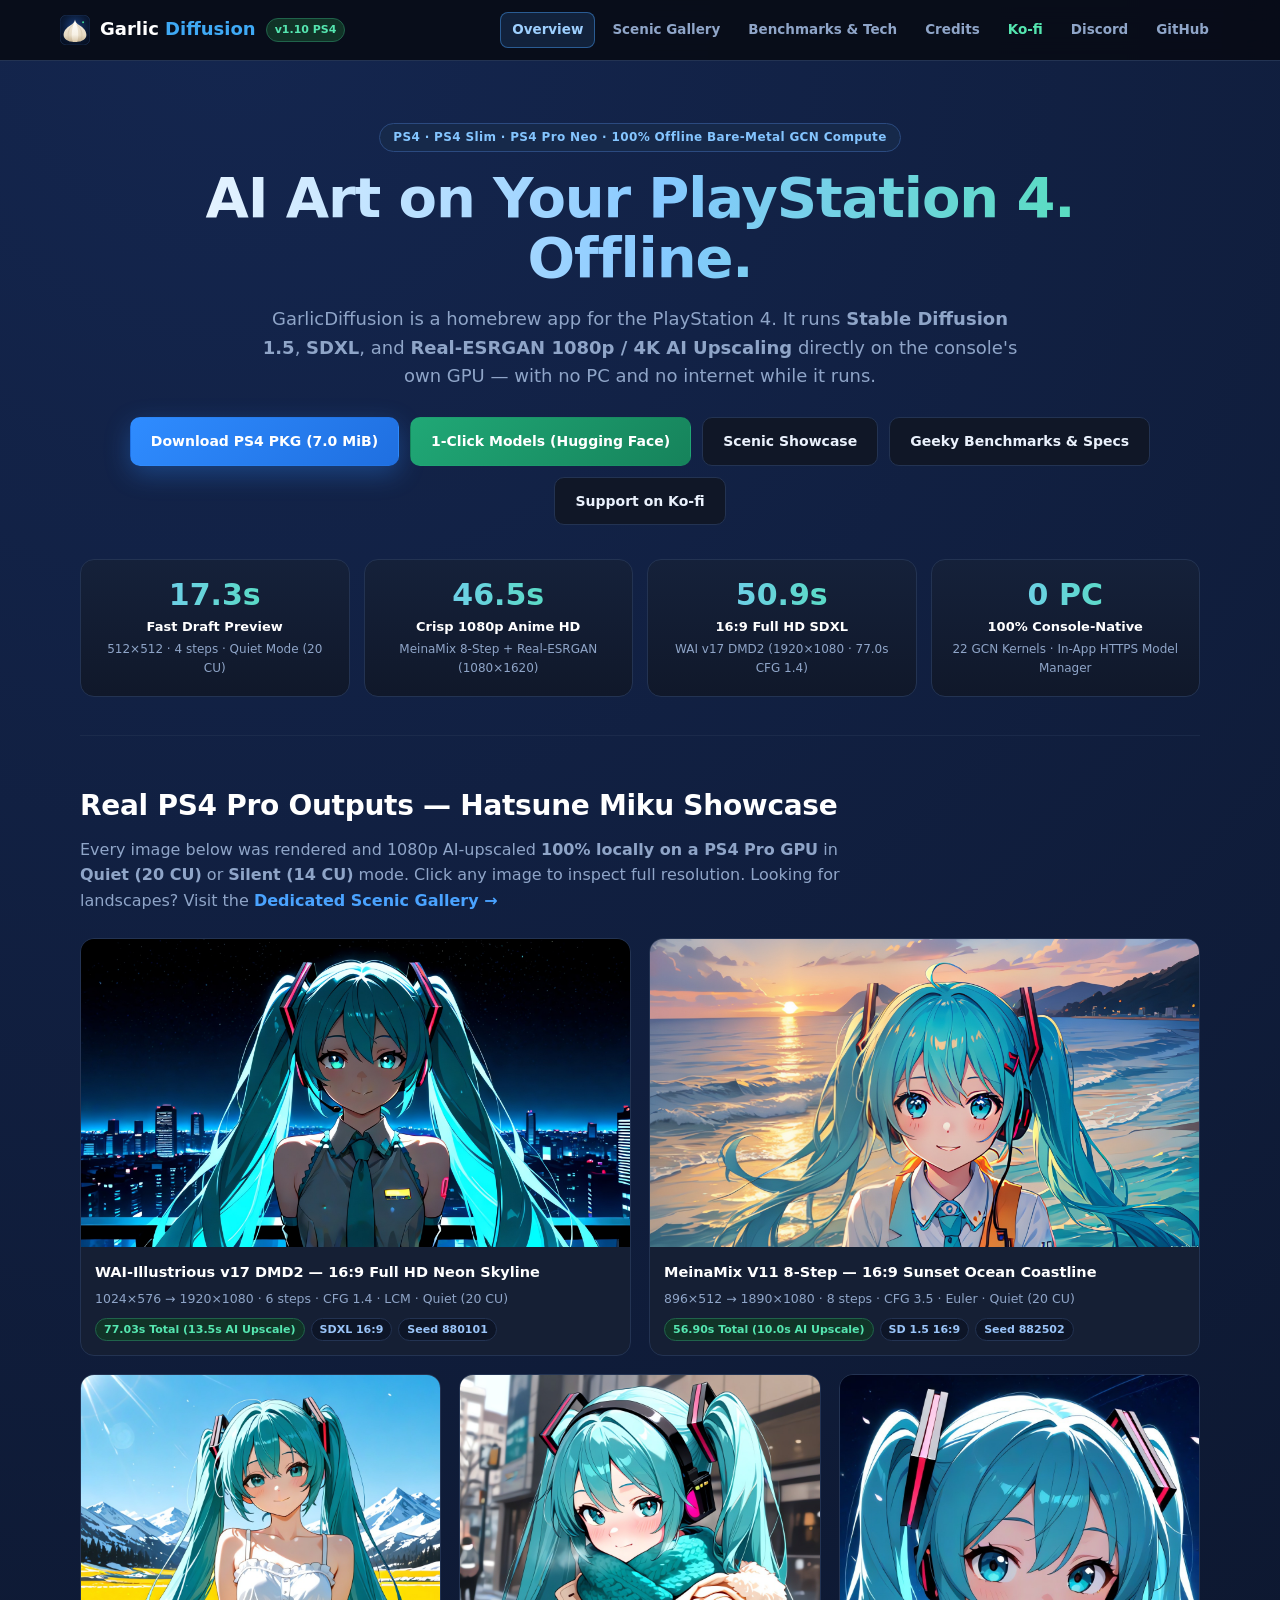
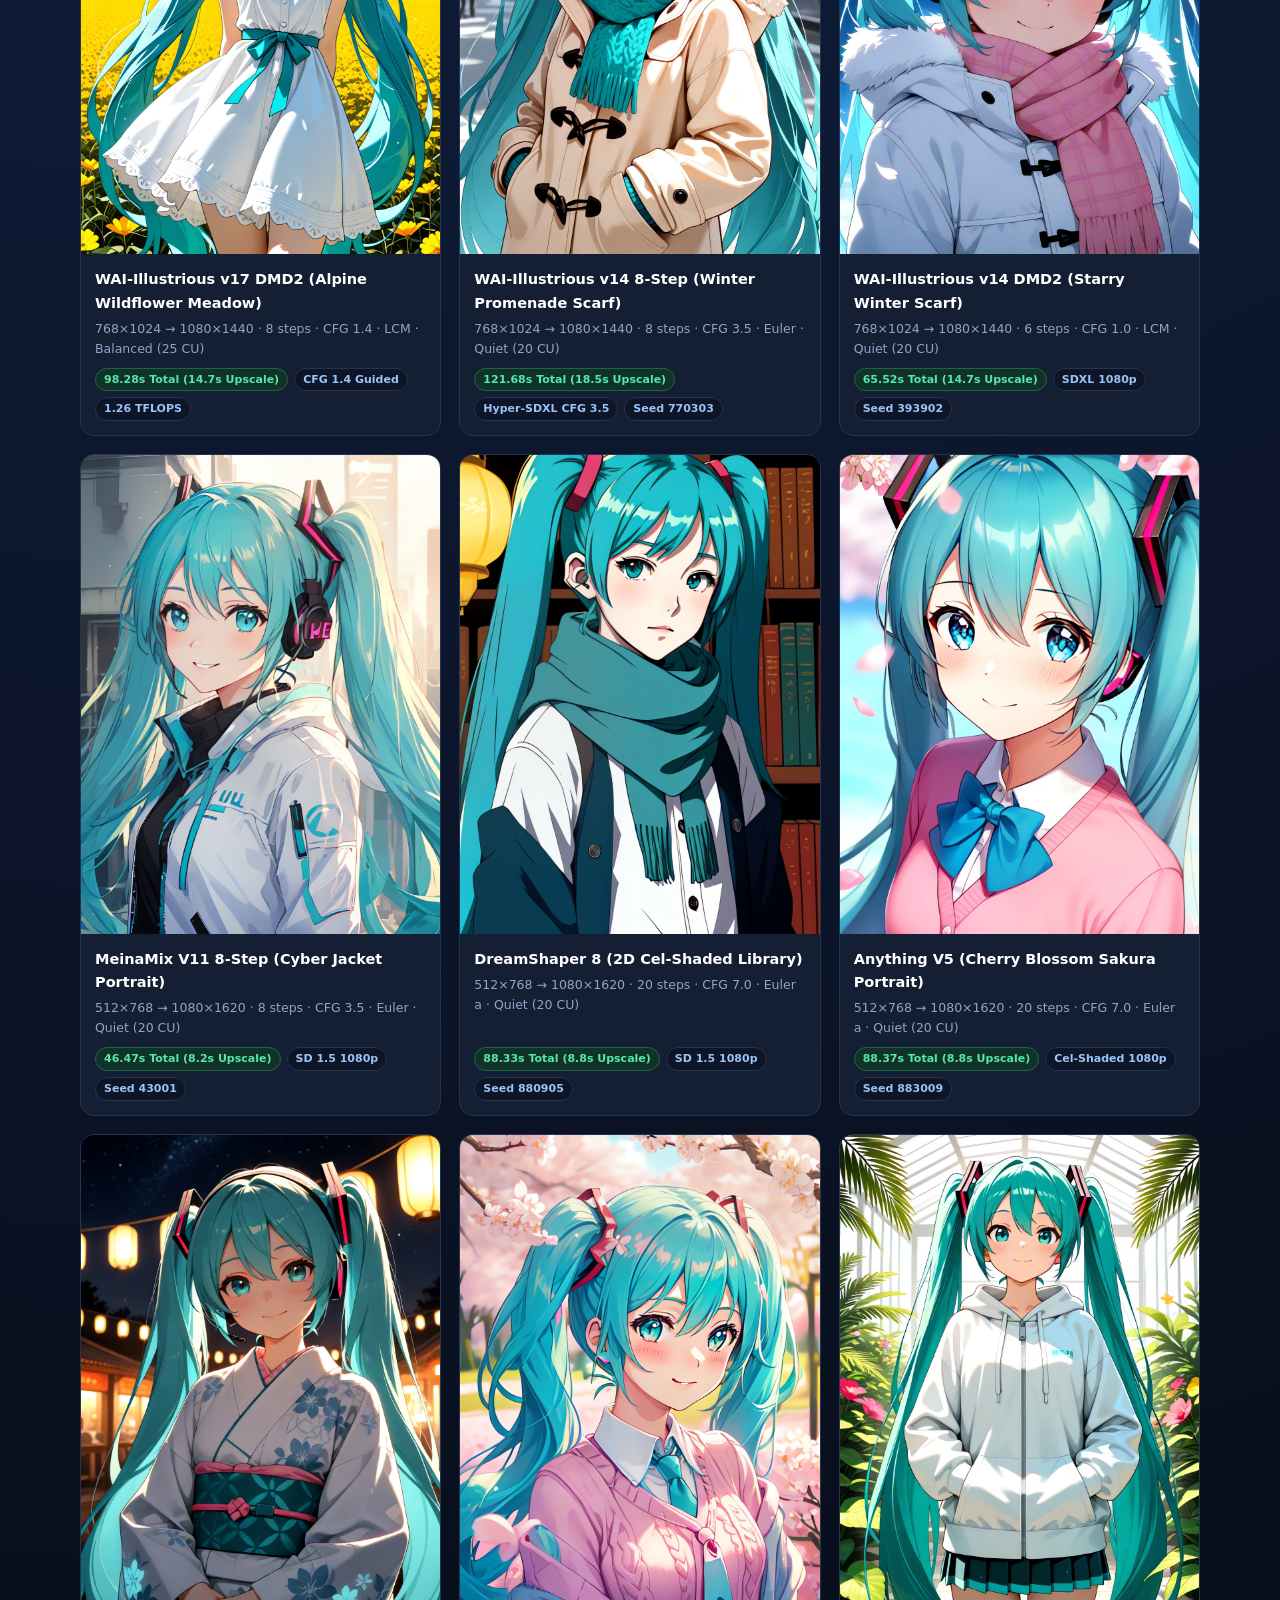
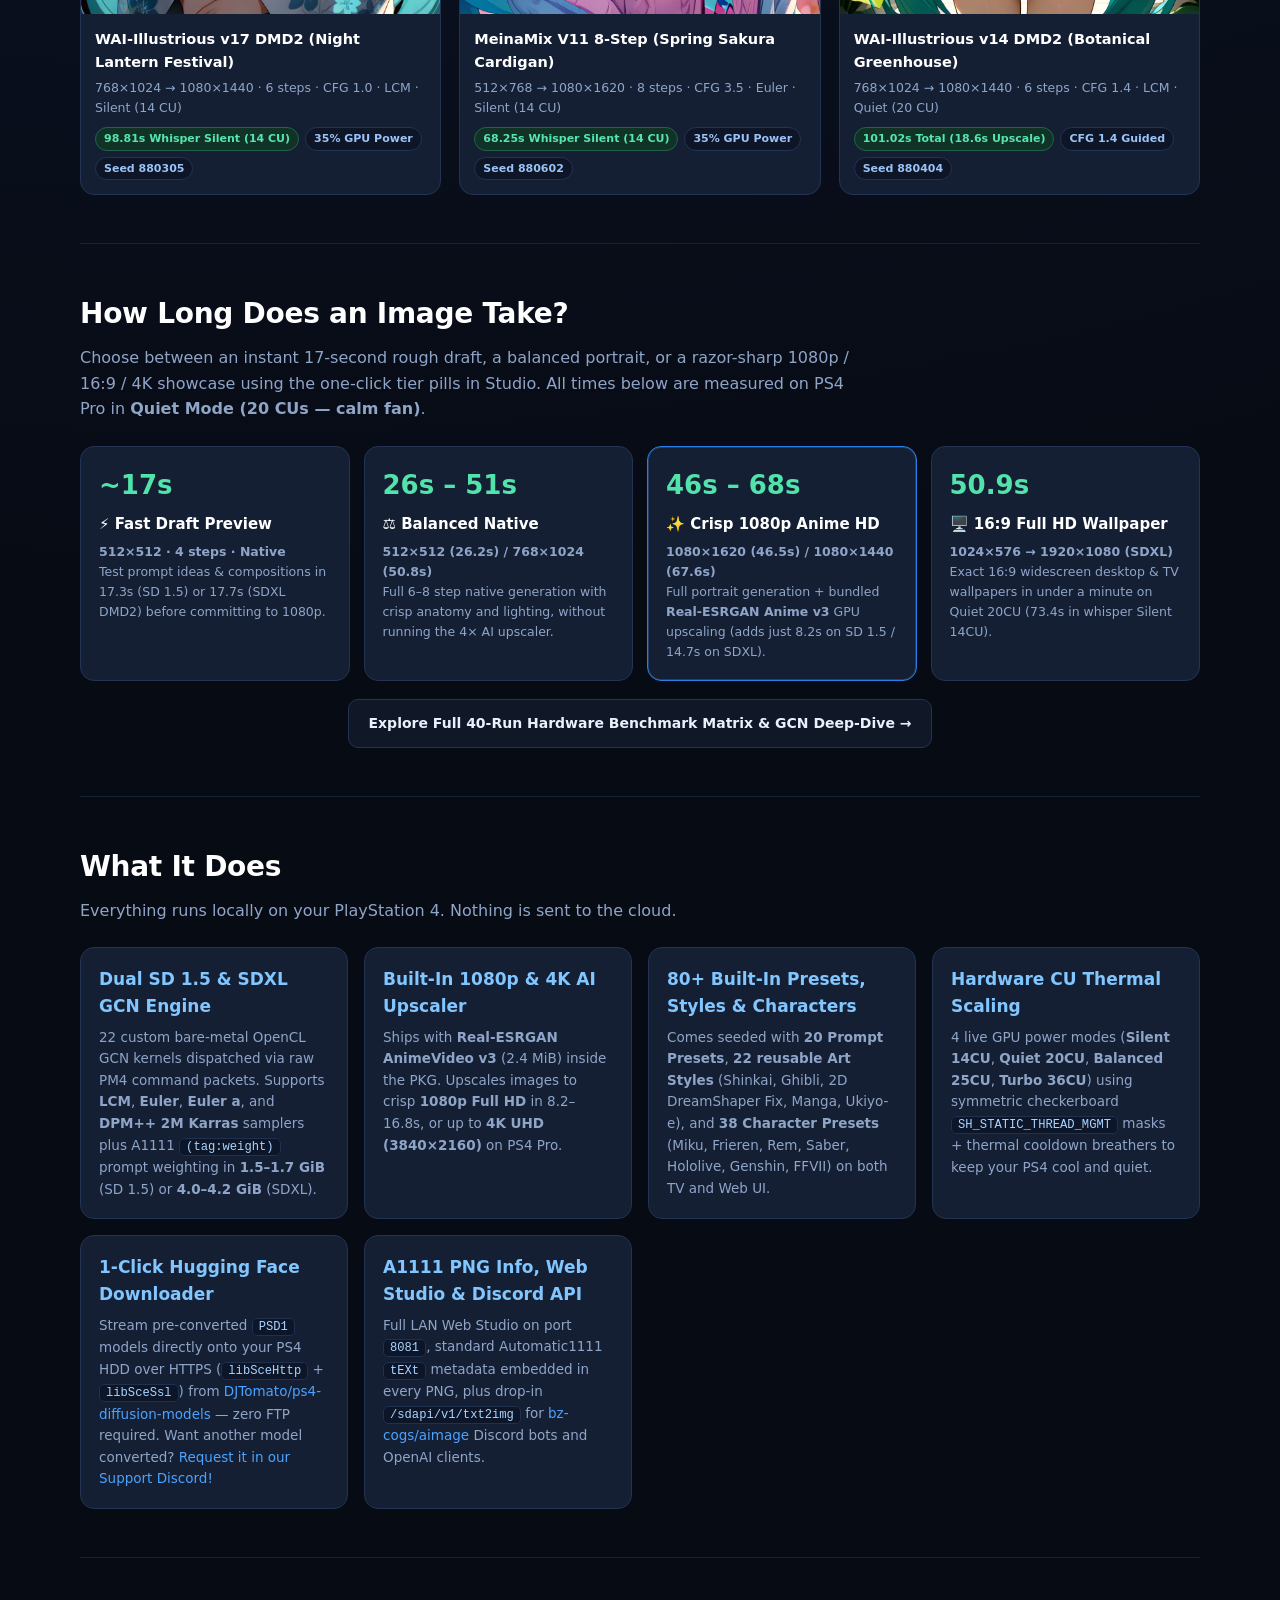
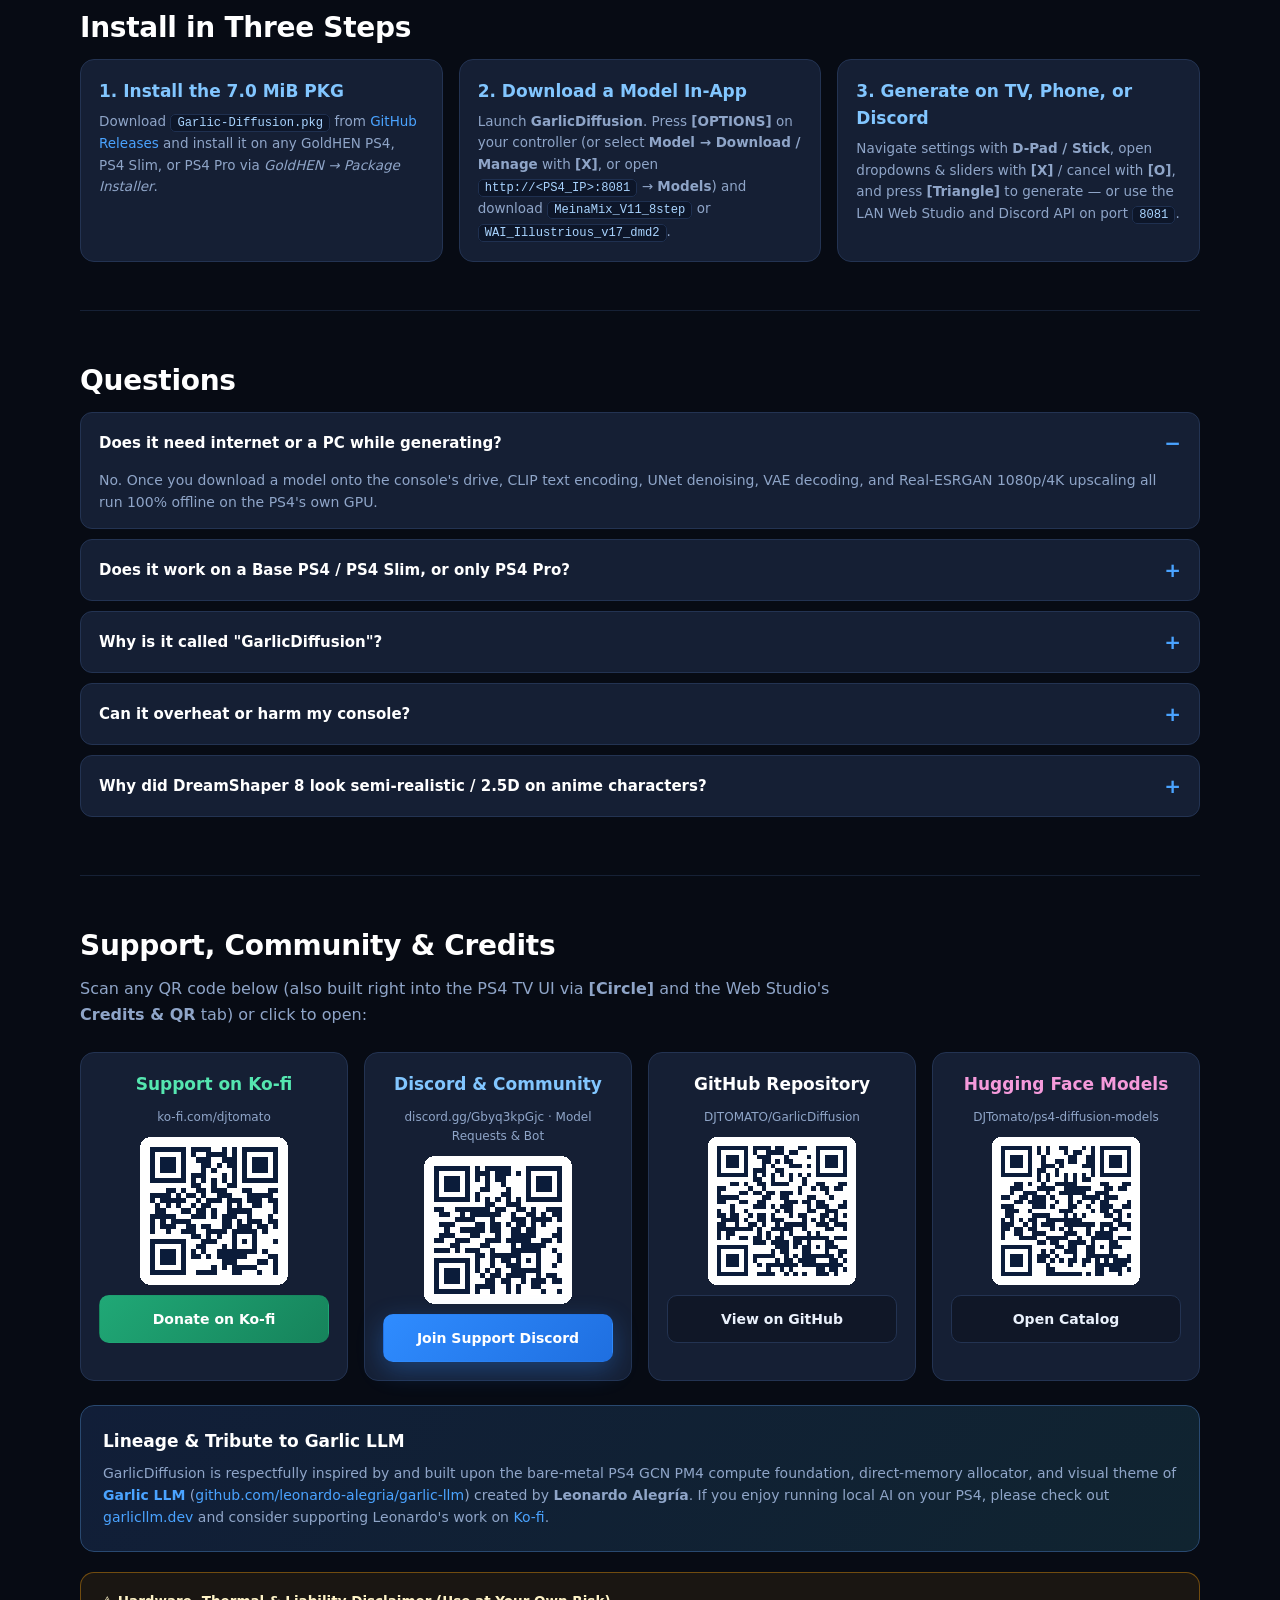
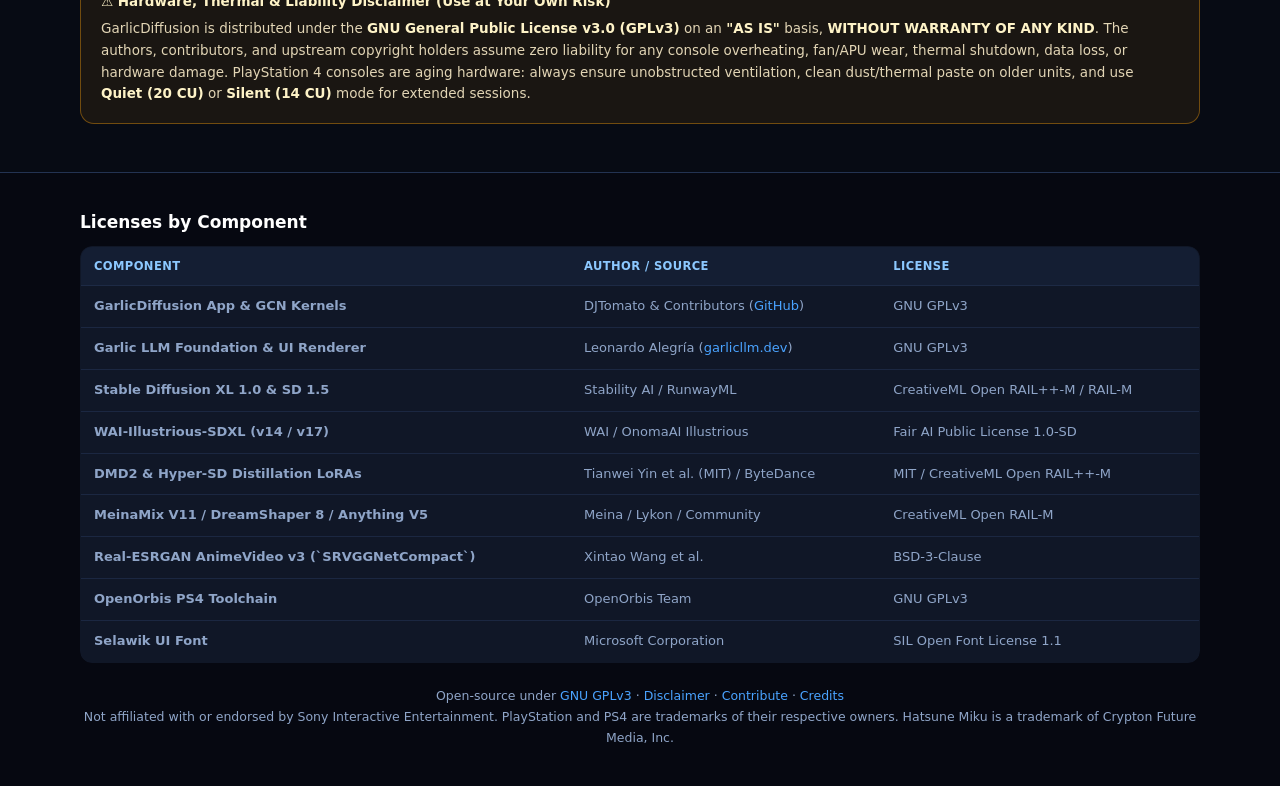
==== docs/index.html @ 70620e2e "Simplify credits and Discord link text" ====
<!DOCTYPE html>
<html lang="en">
<head>
<meta charset="utf-8">
<meta name="viewport" content="width=device-width,initial-scale=1">
<title>GarlicDiffusion — Native Stable Diffusion &amp; SDXL on PS4 / PS4 Pro</title>
<meta name="description" content="Run Stable Diffusion 1.5, SDXL, and Real-ESRGAN 1080p/4K AI Upscaling natively on a PlayStation 4 or PS4 Pro GPU. 100% offline with TV Studio, Web UI, 80+ Presets/Styles/Characters, Hugging Face Downloader, and Discord/A1111 API.">
<link rel="stylesheet" href="style.css">
</head>
<body>
<nav>
  <div class="wrap nav-in">
    <a class="brand" href="index.html"><img src="logo.svg" alt="GarlicDiffusion logo"> <span>Garlic <span style="color:#3fa9f5">Diffusion</span></span> <span class="chip ok">v1.10 PS4</span></a>
    <div class="nav-links">
      <a class="active" href="index.html">Overview</a>
      <a href="scenic.html">Scenic Gallery</a>
      <a href="benchmarks.html">Benchmarks &amp; Tech</a>
      <a href="#credits">Credits</a>
      <a href="https://ko-fi.com/djtomato" target="_blank" rel="noopener" style="color:#55e6b0">Ko-fi</a>
      <a href="https://discord.gg/Gbyq3kpGjc" target="_blank" rel="noopener">Discord</a>
      <a href="https://github.com/DJTOMATO/GarlicDiffusion" target="_blank" rel="noopener">GitHub</a>
    </div>
  </div>
</nav>

<main class="wrap">
  <div class="hero">
    <div class="pill">PS4 · PS4 Slim · PS4 Pro Neo · 100% Offline Bare-Metal GCN Compute</div>
    <h1>AI Art on Your PlayStation 4.<br>Offline.</h1>
    <p class="sub">GarlicDiffusion is a homebrew app for the PlayStation 4. It runs <b>Stable Diffusion 1.5</b>, <b>SDXL</b>, and <b>Real-ESRGAN 1080p / 4K AI Upscaling</b> directly on the console's own GPU — with no PC and no internet while it runs.</p>
    <div class="cta">
      <a class="btn primary" href="https://github.com/DJTOMATO/GarlicDiffusion/releases/latest" target="_blank" rel="noopener">Download PS4 PKG (7.0 MiB)</a>
      <a class="btn mint" href="https://huggingface.co/DJTomato/ps4-diffusion-models" target="_blank" rel="noopener">1-Click Models (Hugging Face)</a>
      <a class="btn ghost" href="scenic.html">Scenic Showcase</a>
      <a class="btn ghost" href="benchmarks.html">Geeky Benchmarks &amp; Specs</a>
      <a class="btn ghost" href="https://ko-fi.com/djtomato" target="_blank" rel="noopener">Support on Ko-fi</a>
    </div>

    <div class="stats-strip">
      <div class="stat-card">
        <div class="stat-val">17.3s</div>
        <div class="stat-lbl">Fast Draft Preview</div>
        <div class="stat-sub">512×512 · 4 steps · Quiet Mode (20 CU)</div>
      </div>
      <div class="stat-card">
        <div class="stat-val">46.5s</div>
        <div class="stat-lbl">Crisp 1080p Anime HD</div>
        <div class="stat-sub">MeinaMix 8-Step + Real-ESRGAN (1080×1620)</div>
      </div>
      <div class="stat-card">
        <div class="stat-val">50.9s</div>
        <div class="stat-lbl">16:9 Full HD SDXL</div>
        <div class="stat-sub">WAI v17 DMD2 (1920×1080 · 77.0s CFG 1.4)</div>
      </div>
      <div class="stat-card">
        <div class="stat-val">0 PC</div>
        <div class="stat-lbl">100% Console-Native</div>
        <div class="stat-sub">22 GCN Kernels · In-App HTTPS Model Manager</div>
      </div>
    </div>
  </div>

  <!-- HATSUNE MIKU SHOWCASE -->
  <section id="showcase">
    <h2>Real PS4 Pro Outputs — Hatsune Miku Showcase</h2>
    <p class="lead">Every image below was rendered and 1080p AI-upscaled <b>100% locally on a PS4 Pro GPU</b> in <b>Quiet (20 CU)</b> or <b>Silent (14 CU)</b> mode. Click any image to inspect full resolution. Looking for landscapes? Visit the <a href="scenic.html"><b>Dedicated Scenic Gallery →</b></a></p>

    <div class="samples-wide" style="margin-bottom:18px">
      <div class="scard wide">
        <img loading="lazy" src="samples/v17_miku_16x9_1080p.jpg" alt="16:9 Full HD Hatsune Miku Neon Skyline on PS4 Pro">
        <div class="smeta">
          <div>
            <b>WAI-Illustrious v17 DMD2 — 16:9 Full HD Neon Skyline</b>
            <div class="subline">1024×576 → 1920×1080 · 6 steps · CFG 1.4 · LCM · Quiet (20 CU)</div>
          </div>
          <div class="chips"><span class="chip ok">77.03s Total (13.5s AI Upscale)</span><span class="chip">SDXL 16:9</span><span class="chip">Seed 880101</span></div>
        </div>
      </div>
      <div class="scard wide">
        <img loading="lazy" src="samples/meina_miku_16x9_1080p.jpg" alt="16:9 Full HD Hatsune Miku Sunset Coastal Overpass on PS4 Pro">
        <div class="smeta">
          <div>
            <b>MeinaMix V11 8-Step — 16:9 Sunset Ocean Coastline</b>
            <div class="subline">896×512 → 1890×1080 · 8 steps · CFG 3.5 · Euler · Quiet (20 CU)</div>
          </div>
          <div class="chips"><span class="chip ok">56.90s Total (10.0s AI Upscale)</span><span class="chip">SD 1.5 16:9</span><span class="chip">Seed 882502</span></div>
        </div>
      </div>
    </div>

    <div class="samples">
      <div class="scard">
        <img loading="lazy" src="samples/v17_miku_fb_meadow_8stp.jpg" alt="WAI-Illustrious v17 DMD2 Alpine Wildflower Meadow Hatsune Miku 1080p">
        <div class="smeta">
          <div>
            <b>WAI-Illustrious v17 DMD2 (Alpine Wildflower Meadow)</b>
            <div class="subline">768×1024 → 1080×1440 · 8 steps · CFG 1.4 · LCM · Balanced (25 CU)</div>
          </div>
          <div class="chips"><span class="chip ok">98.28s Total (14.7s Upscale)</span><span class="chip">CFG 1.4 Guided</span><span class="chip">1.26 TFLOPS</span></div>
        </div>
      </div>

      <div class="scard">
        <img loading="lazy" src="samples/v17_miku_fb_winter_8stp.jpg" alt="WAI-Illustrious v14 8-Step Snowy Winter Coat Hatsune Miku 1080p">
        <div class="smeta">
          <div>
            <b>WAI-Illustrious v14 8-Step (Winter Promenade Scarf)</b>
            <div class="subline">768×1024 → 1080×1440 · 8 steps · CFG 3.5 · Euler · Quiet (20 CU)</div>
          </div>
          <div class="chips"><span class="chip ok">121.68s Total (18.5s Upscale)</span><span class="chip">Hyper-SDXL CFG 3.5</span><span class="chip">Seed 770303</span></div>
        </div>
      </div>

      <div class="scard">
        <img loading="lazy" src="samples/miku_wai_v14_dmd2_1080p.jpg" alt="WAI-Illustrious v14 DMD2 Starry Winter Scarf Hatsune Miku 1080p">
        <div class="smeta">
          <div>
            <b>WAI-Illustrious v14 DMD2 (Starry Winter Scarf)</b>
            <div class="subline">768×1024 → 1080×1440 · 6 steps · CFG 1.0 · LCM · Quiet (20 CU)</div>
          </div>
          <div class="chips"><span class="chip ok">65.52s Total (14.7s Upscale)</span><span class="chip">SDXL 1080p</span><span class="chip">Seed 393902</span></div>
        </div>
      </div>

      <div class="scard">
        <img loading="lazy" src="samples/meina_miku_remake_a.jpg" alt="MeinaMix V11 8-Step Cyber Jacket Hatsune Miku 1080p">
        <div class="smeta">
          <div>
            <b>MeinaMix V11 8-Step (Cyber Jacket Portrait)</b>
            <div class="subline">512×768 → 1080×1620 · 8 steps · CFG 3.5 · Euler · Quiet (20 CU)</div>
          </div>
          <div class="chips"><span class="chip ok">46.47s Total (8.2s Upscale)</span><span class="chip">SD 1.5 1080p</span><span class="chip">Seed 43001</span></div>
        </div>
      </div>

      <div class="scard">
        <img loading="lazy" src="samples/miku_dreamshaper8_2d_1080p.jpg" alt="DreamShaper 8 2D Anime Library Hatsune Miku 1080p">
        <div class="smeta">
          <div>
            <b>DreamShaper 8 (2D Cel-Shaded Library)</b>
            <div class="subline">512×768 → 1080×1620 · 20 steps · CFG 7.0 · Euler a · Quiet (20 CU)</div>
          </div>
          <div class="chips"><span class="chip ok">88.33s Total (8.8s Upscale)</span><span class="chip">SD 1.5 1080p</span><span class="chip">Seed 880905</span></div>
        </div>
      </div>

      <div class="scard">
        <img loading="lazy" src="samples/anything_miku_fullbody.jpg" alt="Anything V5 Cherry Blossom Hatsune Miku 1080p">
        <div class="smeta">
          <div>
            <b>Anything V5 (Cherry Blossom Sakura Portrait)</b>
            <div class="subline">512×768 → 1080×1620 · 20 steps · CFG 7.0 · Euler a · Quiet (20 CU)</div>
          </div>
          <div class="chips"><span class="chip ok">88.37s Total (8.8s Upscale)</span><span class="chip">Cel-Shaded 1080p</span><span class="chip">Seed 883009</span></div>
        </div>
      </div>

      <div class="scard">
        <img loading="lazy" src="samples/miku_wai_v17_silent_1080p.jpg" alt="WAI-Illustrious v17 DMD2 Silent 14CU Night Festival Hatsune Miku 1080p">
        <div class="smeta">
          <div>
            <b>WAI-Illustrious v17 DMD2 (Night Lantern Festival)</b>
            <div class="subline">768×1024 → 1080×1440 · 6 steps · CFG 1.0 · LCM · Silent (14 CU)</div>
          </div>
          <div class="chips"><span class="chip ok">98.81s Whisper Silent (14 CU)</span><span class="chip">35% GPU Power</span><span class="chip">Seed 880305</span></div>
        </div>
      </div>

      <div class="scard">
        <img loading="lazy" src="samples/miku_meinamix_silent_1080p.jpg" alt="MeinaMix V11 8-Step Silent 14CU Sakura Park Hatsune Miku 1080p">
        <div class="smeta">
          <div>
            <b>MeinaMix V11 8-Step (Spring Sakura Cardigan)</b>
            <div class="subline">512×768 → 1080×1620 · 8 steps · CFG 3.5 · Euler · Silent (14 CU)</div>
          </div>
          <div class="chips"><span class="chip ok">68.25s Whisper Silent (14 CU)</span><span class="chip">35% GPU Power</span><span class="chip">Seed 880602</span></div>
        </div>
      </div>

      <div class="scard">
        <img loading="lazy" src="samples/v14_miku_fullbody.jpg" alt="WAI-Illustrious v14 DMD2 Botanical Greenhouse Hatsune Miku 1080p">
        <div class="smeta">
          <div>
            <b>WAI-Illustrious v14 DMD2 (Botanical Greenhouse)</b>
            <div class="subline">768×1024 → 1080×1440 · 6 steps · CFG 1.4 · LCM · Quiet (20 CU)</div>
          </div>
          <div class="chips"><span class="chip ok">101.02s Total (18.6s Upscale)</span><span class="chip">CFG 1.4 Guided</span><span class="chip">Seed 880404</span></div>
        </div>
      </div>
    </div>
  </section>

  <!-- PUNCHY SPEED TIERS -->
  <section id="speed">
    <h2>How Long Does an Image Take?</h2>
    <p class="lead">Choose between an instant 17-second rough draft, a balanced portrait, or a razor-sharp 1080p / 16:9 / 4K showcase using the one-click tier pills in Studio. All times below are measured on PS4 Pro in <b>Quiet Mode (20 CUs — calm fan)</b>.</p>
    <div class="tier-grid">
      <div class="tier-card">
        <div class="tier-time">~17s</div>
        <div class="tier-title">⚡ Fast Draft Preview</div>
        <div class="tier-desc"><b>512×512 · 4 steps · Native</b><br>Test prompt ideas &amp; compositions in 17.3s (SD 1.5) or 17.7s (SDXL DMD2) before committing to 1080p.</div>
      </div>
      <div class="tier-card">
        <div class="tier-time">26s – 51s</div>
        <div class="tier-title">⚖️ Balanced Native</div>
        <div class="tier-desc"><b>512×512 (26.2s) / 768×1024 (50.8s)</b><br>Full 6–8 step native generation with crisp anatomy and lighting, without running the 4× AI upscaler.</div>
      </div>
      <div class="tier-card highlight">
        <div class="tier-time">46s – 68s</div>
        <div class="tier-title">✨ Crisp 1080p Anime HD</div>
        <div class="tier-desc"><b>1080×1620 (46.5s) / 1080×1440 (67.6s)</b><br>Full portrait generation + bundled <b>Real-ESRGAN Anime v3</b> GPU upscaling (adds just 8.2s on SD 1.5 / 14.7s on SDXL).</div>
      </div>
      <div class="tier-card">
        <div class="tier-time">50.9s</div>
        <div class="tier-title">🖥️ 16:9 Full HD Wallpaper</div>
        <div class="tier-desc"><b>1024×576 → 1920×1080 (SDXL)</b><br>Exact 16:9 widescreen desktop &amp; TV wallpapers in under a minute on Quiet 20CU (73.4s in whisper Silent 14CU).</div>
      </div>
    </div>
    <div style="margin-top:18px;text-align:center">
      <a class="btn ghost" href="benchmarks.html">Explore Full 40-Run Hardware Benchmark Matrix &amp; GCN Deep-Dive →</a>
    </div>
  </section>

  <!-- WHAT IT DOES -->
  <section id="features">
    <h2>What It Does</h2>
    <p class="lead">Everything runs locally on your PlayStation 4. Nothing is sent to the cloud.</p>
    <div class="grid">
      <div class="card">
        <h3>Dual SD 1.5 &amp; SDXL GCN Engine</h3>
        <p>22 custom bare-metal OpenCL GCN kernels dispatched via raw PM4 command packets. Supports <b>LCM</b>, <b>Euler</b>, <b>Euler a</b>, and <b>DPM++ 2M Karras</b> samplers plus A1111 <code>(tag:weight)</code> prompt weighting in <b>1.5–1.7 GiB</b> (SD 1.5) or <b>4.0–4.2 GiB</b> (SDXL).</p>
      </div>
      <div class="card">
        <h3>Built-In 1080p &amp; 4K AI Upscaler</h3>
        <p>Ships with <b>Real-ESRGAN AnimeVideo v3</b> (2.4 MiB) inside the PKG. Upscales images to crisp <b>1080p Full HD</b> in 8.2–16.8s, or up to <b>4K UHD (3840×2160)</b> on PS4 Pro.</p>
      </div>
      <div class="card">
        <h3>80+ Built-In Presets, Styles &amp; Characters</h3>
        <p>Comes seeded with <b>20 Prompt Presets</b>, <b>22 reusable Art Styles</b> (Shinkai, Ghibli, 2D DreamShaper Fix, Manga, Ukiyo-e), and <b>38 Character Presets</b> (Miku, Frieren, Rem, Saber, Hololive, Genshin, FFVII) on both TV and Web UI.</p>
      </div>
      <div class="card">
        <h3>Hardware CU Thermal Scaling</h3>
        <p>4 live GPU power modes (<b>Silent 14CU</b>, <b>Quiet 20CU</b>, <b>Balanced 25CU</b>, <b>Turbo 36CU</b>) using symmetric checkerboard <code>SH_STATIC_THREAD_MGMT</code> masks + thermal cooldown breathers to keep your PS4 cool and quiet.</p>
      </div>
      <div class="card">
        <h3>1-Click Hugging Face Downloader</h3>
        <p>Stream pre-converted <code>PSD1</code> models directly onto your PS4 HDD over HTTPS (<code>libSceHttp</code> + <code>libSceSsl</code>) from <a href="https://huggingface.co/DJTomato/ps4-diffusion-models" target="_blank" rel="noopener">DJTomato/ps4-diffusion-models</a> — zero FTP required. Want another model converted? <a href="https://discord.gg/Gbyq3kpGjc" target="_blank" rel="noopener">Request it in our Support Discord!</a></p>
      </div>
      <div class="card">
        <h3>A1111 PNG Info, Web Studio &amp; Discord API</h3>
        <p>Full LAN Web Studio on port <code>8081</code>, standard Automatic1111 <code>tEXt</code> metadata embedded in every PNG, plus drop-in <code>/sdapi/v1/txt2img</code> for <a href="https://github.com/zhaobenny/bz-cogs/tree/main/aimage" target="_blank" rel="noopener">bz-cogs/aimage</a> Discord bots and OpenAI clients.</p>
      </div>
    </div>
  </section>

  <!-- 3-STEP INSTALL -->
  <section id="install">
    <h2>Install in Three Steps</h2>
    <div class="grid">
      <div class="card">
        <h3>1. Install the 7.0 MiB PKG</h3>
        <p>Download <code>Garlic-Diffusion.pkg</code> from <a href="https://github.com/DJTOMATO/GarlicDiffusion/releases/latest" target="_blank" rel="noopener">GitHub Releases</a> and install it on any GoldHEN PS4, PS4 Slim, or PS4 Pro via <i>GoldHEN → Package Installer</i>.</p>
      </div>
      <div class="card">
        <h3>2. Download a Model In-App</h3>
        <p>Launch <b>GarlicDiffusion</b>. Press <b>[OPTIONS]</b> on your controller (or select <b>Model → Download / Manage</b> with <b>[X]</b>, or open <code>http://&lt;PS4_IP&gt;:8081</code> → <b>Models</b>) and download <code>MeinaMix_V11_8step</code> or <code>WAI_Illustrious_v17_dmd2</code>.</p>
      </div>
      <div class="card">
        <h3>3. Generate on TV, Phone, or Discord</h3>
        <p>Navigate settings with <b>D-Pad / Stick</b>, open dropdowns &amp; sliders with <b>[X]</b> / cancel with <b>[O]</b>, and press <b>[Triangle]</b> to generate — or use the LAN Web Studio and Discord API on port <code>8081</code>.</p>
      </div>
    </div>
  </section>

  <!-- FAQ (Inspired by garlicllm.dev) -->
  <section id="faq">
    <h2>Questions</h2>
    <details class="faq" open>
      <summary>Does it need internet or a PC while generating?</summary>
      <p>No. Once you download a model onto the console's drive, CLIP text encoding, UNet denoising, VAE decoding, and Real-ESRGAN 1080p/4K upscaling all run 100% offline on the PS4's own GPU.</p>
    </details>
    <details class="faq">
      <summary>Does it work on a Base PS4 / PS4 Slim, or only PS4 Pro?</summary>
      <p>It works on all three! On a Base PS4 or PS4 Slim (18 CUs, 4.0 GiB direct memory), GarlicDiffusion automatically enables a compact 325 MiB activation scratch layout and 24×24 tiled VAE decoding so both SD 1.5 (<b>1.54 GiB</b>, recommended for speed!) and full SDXL (<b>4.04 GiB</b>) fit cleanly.</p>
    </details>
    <details class="faq">
      <summary>Why is it called "GarlicDiffusion"?</summary>
      <p>On the PlayStation 4's unified GDDR5 memory architecture, Sony's internal codename for the high-bandwidth memory bus that the GPU reads directly is <b>"Garlic"</b> (paired with the CPU-coherent bus, "Onion"). The name also honors Leonardo Alegría's <a href="https://garlicllm.dev" target="_blank" rel="noopener"><b>Garlic LLM</b></a>, which pioneered bare-metal PM4 GPU AI on the PS4.</p>
    </details>
    <details class="faq">
      <summary>Can it overheat or harm my console?</summary>
      <p>GarlicDiffusion is an ordinary userland homebrew app and contains no exploit. However, diffusion inference drives sustained GPU load on 7–13 year old hardware. That is why GarlicDiffusion defaults to <b>Quiet Mode (20 of 36 CUs on Pro · ~58% GPU power)</b> with automatic inter-block thermal cooldown pauses. Always keep your console's vents unobstructed and use <b>Quiet</b> or <b>Silent (14 CU)</b> mode for long sessions.</p>
    </details>
    <details class="faq">
      <summary>Why did DreamShaper 8 look semi-realistic / 2.5D on anime characters?</summary>
      <p>Unlike pure 2D anime checkpoints (<code>MeinaMix</code>, <code>Anything V5</code>, <code>WAI-Illustrious</code>), <code>DreamShaper 8</code> is trained on painterly 2.5D portraits. Selecting the built-in <b>"2D Anime Fix (For DreamShaper)"</b> Art Style in Studio adds cel-shading tags and suppresses 3D/photorealistic skin shading — while DreamShaper 8 shines naturally on <a href="scenic.html">fantasy landscapes</a>.</p>
    </details>
  </section>

  <!-- CREDITS, SUPPORT & QR CODES -->
  <section id="credits">
    <h2>Support, Community &amp; Credits</h2>
    <p class="lead">Scan any QR code below (also built right into the PS4 TV UI via <b>[Circle]</b> and the Web Studio's <b>Credits &amp; QR</b> tab) or click to open:</p>

    <div class="grid" style="grid-template-columns:repeat(auto-fit,minmax(230px,1fr));margin-bottom:24px">
      <div class="card" style="text-align:center;display:flex;flex-direction:column;align-items:center;gap:10px">
        <h3 style="color:#55e6b0;margin:0">Support on Ko-fi</h3>
        <div style="font-size:12px;color:var(--muted)">ko-fi.com/djtomato</div>
        <div style="width:148px;height:148px"><svg xmlns="http://www.w3.org/2000/svg" viewBox="0 0 29 29" shape-rendering="crispEdges"><rect width="29" height="29" rx="2" fill="#ffffff"/><g fill="#0b1c3a"><rect x="2" y="2" width="7" height="1"/><rect x="10" y="2" width="4" height="1"/><rect x="16" y="2" width="1" height="1"/><rect x="18" y="2" width="1" height="1"/><rect x="20" y="2" width="7" height="1"/><rect x="2" y="3" width="1" height="1"/><rect x="8" y="3" width="1" height="1"/><rect x="10" y="3" width="1" height="1"/><rect x="13" y="3" width="4" height="1"/><rect x="18" y="3" width="1" height="1"/><rect x="20" y="3" width="1" height="1"/><rect x="26" y="3" width="1" height="1"/><rect x="2" y="4" width="1" height="1"/><rect x="4" y="4" width="3" height="1"/><rect x="8" y="4" width="1" height="1"/><rect x="11" y="4" width="3" height="1"/><rect x="16" y="4" width="3" height="1"/><rect x="20" y="4" width="1" height="1"/><rect x="22" y="4" width="3" height="1"/><rect x="26" y="4" width="1" height="1"/><rect x="2" y="5" width="1" height="1"/><rect x="4" y="5" width="3" height="1"/><rect x="8" y="5" width="1" height="1"/><rect x="12" y="5" width="2" height="1"/><rect x="15" y="5" width="1" height="1"/><rect x="17" y="5" width="2" height="1"/><rect x="20" y="5" width="1" height="1"/><rect x="22" y="5" width="3" height="1"/><rect x="26" y="5" width="1" height="1"/><rect x="2" y="6" width="1" height="1"/><rect x="4" y="6" width="3" height="1"/><rect x="8" y="6" width="1" height="1"/><rect x="12" y="6" width="1" height="1"/><rect x="14" y="6" width="1" height="1"/><rect x="18" y="6" width="1" height="1"/><rect x="20" y="6" width="1" height="1"/><rect x="22" y="6" width="3" height="1"/><rect x="26" y="6" width="1" height="1"/><rect x="2" y="7" width="1" height="1"/><rect x="8" y="7" width="1" height="1"/><rect x="10" y="7" width="3" height="1"/><rect x="16" y="7" width="1" height="1"/><rect x="18" y="7" width="1" height="1"/><rect x="20" y="7" width="1" height="1"/><rect x="26" y="7" width="1" height="1"/><rect x="2" y="8" width="7" height="1"/><rect x="10" y="8" width="1" height="1"/><rect x="12" y="8" width="1" height="1"/><rect x="14" y="8" width="1" height="1"/><rect x="16" y="8" width="1" height="1"/><rect x="18" y="8" width="1" height="1"/><rect x="20" y="8" width="7" height="1"/><rect x="10" y="9" width="2" height="1"/><rect x="14" y="9" width="1" height="1"/><rect x="17" y="9" width="2" height="1"/><rect x="5" y="10" width="2" height="1"/><rect x="8" y="10" width="1" height="1"/><rect x="11" y="10" width="2" height="1"/><rect x="14" y="10" width="3" height="1"/><rect x="20" y="10" width="2" height="1"/><rect x="25" y="10" width="2" height="1"/><rect x="2" y="11" width="4" height="1"/><rect x="7" y="11" width="1" height="1"/><rect x="9" y="11" width="2" height="1"/><rect x="12" y="11" width="1" height="1"/><rect x="15" y="11" width="3" height="1"/><rect x="21" y="11" width="5" height="1"/><rect x="2" y="12" width="1" height="1"/><rect x="4" y="12" width="5" height="1"/><rect x="11" y="12" width="1" height="1"/><rect x="13" y="12" width="3" height="1"/><rect x="17" y="12" width="3" height="1"/><rect x="21" y="12" width="3" height="1"/><rect x="25" y="12" width="2" height="1"/><rect x="3" y="13" width="1" height="1"/><rect x="5" y="13" width="1" height="1"/><rect x="7" y="13" width="1" height="1"/><rect x="10" y="13" width="1" height="1"/><rect x="12" y="13" width="2" height="1"/><rect x="17" y="13" width="1" height="1"/><rect x="19" y="13" width="1" height="1"/><rect x="22" y="13" width="2" height="1"/><rect x="26" y="13" width="1" height="1"/><rect x="3" y="14" width="2" height="1"/><rect x="8" y="14" width="2" height="1"/><rect x="11" y="14" width="2" height="1"/><rect x="14" y="14" width="1" height="1"/><rect x="17" y="14" width="5" height="1"/><rect x="26" y="14" width="1" height="1"/><rect x="2" y="15" width="5" height="1"/><rect x="10" y="15" width="3" height="1"/><rect x="14" y="15" width="1" height="1"/><rect x="16" y="15" width="3" height="1"/><rect x="21" y="15" width="1" height="1"/><rect x="25" y="15" width="1" height="1"/><rect x="2" y="16" width="1" height="1"/><rect x="4" y="16" width="1" height="1"/><rect x="6" y="16" width="4" height="1"/><rect x="16" y="16" width="2" height="1"/><rect x="19" y="16" width="1" height="1"/><rect x="21" y="16" width="3" height="1"/><rect x="25" y="16" width="2" height="1"/><rect x="2" y="17" width="1" height="1"/><rect x="4" y="17" width="3" height="1"/><rect x="9" y="17" width="2" height="1"/><rect x="12" y="17" width="2" height="1"/><rect x="16" y="17" width="2" height="1"/><rect x="19" y="17" width="3" height="1"/><rect x="23" y="17" width="2" height="1"/><rect x="26" y="17" width="1" height="1"/><rect x="2" y="18" width="1" height="1"/><rect x="5" y="18" width="1" height="1"/><rect x="8" y="18" width="3" height="1"/><rect x="13" y="18" width="4" height="1"/><rect x="18" y="18" width="5" height="1"/><rect x="24" y="18" width="1" height="1"/><rect x="10" y="19" width="2" height="1"/><rect x="13" y="19" width="1" height="1"/><rect x="15" y="19" width="1" height="1"/><rect x="18" y="19" width="1" height="1"/><rect x="22" y="19" width="1" height="1"/><rect x="2" y="20" width="7" height="1"/><rect x="12" y="20" width="3" height="1"/><rect x="18" y="20" width="1" height="1"/><rect x="20" y="20" width="1" height="1"/><rect x="22" y="20" width="1" height="1"/><rect x="26" y="20" width="1" height="1"/><rect x="2" y="21" width="1" height="1"/><rect x="8" y="21" width="1" height="1"/><rect x="11" y="21" width="2" height="1"/><rect x="16" y="21" width="1" height="1"/><rect x="18" y="21" width="1" height="1"/><rect x="22" y="21" width="1" height="1"/><rect x="2" y="22" width="1" height="1"/><rect x="4" y="22" width="3" height="1"/><rect x="8" y="22" width="1" height="1"/><rect x="10" y="22" width="1" height="1"/><rect x="12" y="22" width="1" height="1"/><rect x="15" y="22" width="8" height="1"/><rect x="24" y="22" width="1" height="1"/><rect x="2" y="23" width="1" height="1"/><rect x="4" y="23" width="3" height="1"/><rect x="8" y="23" width="1" height="1"/><rect x="10" y="23" width="2" height="1"/><rect x="13" y="23" width="1" height="1"/><rect x="15" y="23" width="6" height="1"/><rect x="25" y="23" width="2" height="1"/><rect x="2" y="24" width="1" height="1"/><rect x="4" y="24" width="3" height="1"/><rect x="8" y="24" width="1" height="1"/><rect x="16" y="24" width="3" height="1"/><rect x="23" y="24" width="2" height="1"/><rect x="26" y="24" width="1" height="1"/><rect x="2" y="25" width="1" height="1"/><rect x="8" y="25" width="1" height="1"/><rect x="14" y="25" width="1" height="1"/><rect x="16" y="25" width="1" height="1"/><rect x="18" y="25" width="5" height="1"/><rect x="26" y="25" width="1" height="1"/><rect x="2" y="26" width="7" height="1"/><rect x="11" y="26" width="4" height="1"/><rect x="18" y="26" width="2" height="1"/><rect x="23" y="26" width="1" height="1"/><rect x="26" y="26" width="1" height="1"/></g></svg></div>
        <a class="btn mint" style="width:100%;justify-content:center" href="https://ko-fi.com/djtomato" target="_blank" rel="noopener">Donate on Ko-fi</a>
      </div>

      <div class="card" style="text-align:center;display:flex;flex-direction:column;align-items:center;gap:10px">
        <h3 style="color:#82c6ff;margin:0">Discord &amp; Community</h3>
        <div style="font-size:12px;color:var(--muted)">discord.gg/Gbyq3kpGjc · Model Requests &amp; Bot</div>
        <div style="width:148px;height:148px"><svg xmlns="http://www.w3.org/2000/svg" viewBox="0 0 29 29" shape-rendering="crispEdges"><rect width="29" height="29" rx="2" fill="#ffffff"/><g fill="#0b1c3a"><rect x="2" y="2" width="7" height="1"/><rect x="10" y="2" width="1" height="1"/><rect x="12" y="2" width="5" height="1"/><rect x="20" y="2" width="7" height="1"/><rect x="2" y="3" width="1" height="1"/><rect x="8" y="3" width="1" height="1"/><rect x="10" y="3" width="3" height="1"/><rect x="14" y="3" width="3" height="1"/><rect x="18" y="3" width="1" height="1"/><rect x="20" y="3" width="1" height="1"/><rect x="26" y="3" width="1" height="1"/><rect x="2" y="4" width="1" height="1"/><rect x="4" y="4" width="3" height="1"/><rect x="8" y="4" width="1" height="1"/><rect x="10" y="4" width="1" height="1"/><rect x="12" y="4" width="1" height="1"/><rect x="14" y="4" width="2" height="1"/><rect x="20" y="4" width="1" height="1"/><rect x="22" y="4" width="3" height="1"/><rect x="26" y="4" width="1" height="1"/><rect x="2" y="5" width="1" height="1"/><rect x="4" y="5" width="3" height="1"/><rect x="8" y="5" width="1" height="1"/><rect x="12" y="5" width="1" height="1"/><rect x="15" y="5" width="1" height="1"/><rect x="20" y="5" width="1" height="1"/><rect x="22" y="5" width="3" height="1"/><rect x="26" y="5" width="1" height="1"/><rect x="2" y="6" width="1" height="1"/><rect x="4" y="6" width="3" height="1"/><rect x="8" y="6" width="1" height="1"/><rect x="11" y="6" width="2" height="1"/><rect x="16" y="6" width="1" height="1"/><rect x="20" y="6" width="1" height="1"/><rect x="22" y="6" width="3" height="1"/><rect x="26" y="6" width="1" height="1"/><rect x="2" y="7" width="1" height="1"/><rect x="8" y="7" width="1" height="1"/><rect x="10" y="7" width="1" height="1"/><rect x="15" y="7" width="2" height="1"/><rect x="20" y="7" width="1" height="1"/><rect x="26" y="7" width="1" height="1"/><rect x="2" y="8" width="7" height="1"/><rect x="10" y="8" width="1" height="1"/><rect x="12" y="8" width="1" height="1"/><rect x="14" y="8" width="1" height="1"/><rect x="16" y="8" width="1" height="1"/><rect x="18" y="8" width="1" height="1"/><rect x="20" y="8" width="7" height="1"/><rect x="12" y="9" width="2" height="1"/><rect x="16" y="9" width="3" height="1"/><rect x="2" y="10" width="2" height="1"/><rect x="6" y="10" width="7" height="1"/><rect x="14" y="10" width="2" height="1"/><rect x="18" y="10" width="2" height="1"/><rect x="21" y="10" width="1" height="1"/><rect x="24" y="10" width="3" height="1"/><rect x="3" y="11" width="2" height="1"/><rect x="7" y="11" width="1" height="1"/><rect x="9" y="11" width="6" height="1"/><rect x="17" y="11" width="1" height="1"/><rect x="20" y="11" width="2" height="1"/><rect x="23" y="11" width="1" height="1"/><rect x="25" y="11" width="2" height="1"/><rect x="6" y="12" width="4" height="1"/><rect x="13" y="12" width="1" height="1"/><rect x="17" y="12" width="3" height="1"/><rect x="21" y="12" width="4" height="1"/><rect x="26" y="12" width="1" height="1"/><rect x="3" y="13" width="3" height="1"/><rect x="10" y="13" width="2" height="1"/><rect x="13" y="13" width="2" height="1"/><rect x="16" y="13" width="1" height="1"/><rect x="18" y="13" width="2" height="1"/><rect x="21" y="13" width="1" height="1"/><rect x="23" y="13" width="1" height="1"/><rect x="4" y="14" width="1" height="1"/><rect x="7" y="14" width="5" height="1"/><rect x="13" y="14" width="2" height="1"/><rect x="17" y="14" width="2" height="1"/><rect x="20" y="14" width="2" height="1"/><rect x="26" y="14" width="1" height="1"/><rect x="3" y="15" width="3" height="1"/><rect x="9" y="15" width="2" height="1"/><rect x="14" y="15" width="1" height="1"/><rect x="17" y="15" width="5" height="1"/><rect x="25" y="15" width="2" height="1"/><rect x="2" y="16" width="2" height="1"/><rect x="6" y="16" width="3" height="1"/><rect x="12" y="16" width="3" height="1"/><rect x="16" y="16" width="5" height="1"/><rect x="23" y="16" width="2" height="1"/><rect x="26" y="16" width="1" height="1"/><rect x="5" y="17" width="2" height="1"/><rect x="11" y="17" width="2" height="1"/><rect x="17" y="17" width="1" height="1"/><rect x="19" y="17" width="5" height="1"/><rect x="2" y="18" width="3" height="1"/><rect x="6" y="18" width="1" height="1"/><rect x="8" y="18" width="3" height="1"/><rect x="13" y="18" width="1" height="1"/><rect x="17" y="18" width="6" height="1"/><rect x="25" y="18" width="1" height="1"/><rect x="10" y="19" width="2" height="1"/><rect x="13" y="19" width="6" height="1"/><rect x="22" y="19" width="1" height="1"/><rect x="26" y="19" width="1" height="1"/><rect x="2" y="20" width="7" height="1"/><rect x="10" y="20" width="1" height="1"/><rect x="13" y="20" width="1" height="1"/><rect x="15" y="20" width="2" height="1"/><rect x="18" y="20" width="1" height="1"/><rect x="20" y="20" width="1" height="1"/><rect x="22" y="20" width="1" height="1"/><rect x="26" y="20" width="1" height="1"/><rect x="2" y="21" width="1" height="1"/><rect x="8" y="21" width="1" height="1"/><rect x="10" y="21" width="1" height="1"/><rect x="13" y="21" width="1" height="1"/><rect x="16" y="21" width="3" height="1"/><rect x="22" y="21" width="1" height="1"/><rect x="25" y="21" width="1" height="1"/><rect x="2" y="22" width="1" height="1"/><rect x="4" y="22" width="3" height="1"/><rect x="8" y="22" width="1" height="1"/><rect x="10" y="22" width="1" height="1"/><rect x="12" y="22" width="1" height="1"/><rect x="14" y="22" width="1" height="1"/><rect x="17" y="22" width="6" height="1"/><rect x="2" y="23" width="1" height="1"/><rect x="4" y="23" width="3" height="1"/><rect x="8" y="23" width="1" height="1"/><rect x="11" y="23" width="1" height="1"/><rect x="13" y="23" width="2" height="1"/><rect x="16" y="23" width="4" height="1"/><rect x="22" y="23" width="1" height="1"/><rect x="24" y="23" width="2" height="1"/><rect x="2" y="24" width="1" height="1"/><rect x="4" y="24" width="3" height="1"/><rect x="8" y="24" width="1" height="1"/><rect x="12" y="24" width="2" height="1"/><rect x="15" y="24" width="2" height="1"/><rect x="19" y="24" width="1" height="1"/><rect x="21" y="24" width="3" height="1"/><rect x="25" y="24" width="2" height="1"/><rect x="2" y="25" width="1" height="1"/><rect x="8" y="25" width="1" height="1"/><rect x="10" y="25" width="4" height="1"/><rect x="16" y="25" width="1" height="1"/><rect x="18" y="25" width="1" height="1"/><rect x="21" y="25" width="2" height="1"/><rect x="2" y="26" width="7" height="1"/><rect x="10" y="26" width="1" height="1"/><rect x="13" y="26" width="1" height="1"/><rect x="16" y="26" width="1" height="1"/><rect x="18" y="26" width="1" height="1"/><rect x="23" y="26" width="1" height="1"/><rect x="26" y="26" width="1" height="1"/></g></svg></div>
        <a class="btn primary" style="width:100%;justify-content:center" href="https://discord.gg/Gbyq3kpGjc" target="_blank" rel="noopener">Join Support Discord</a>
      </div>

      <div class="card" style="text-align:center;display:flex;flex-direction:column;align-items:center;gap:10px">
        <h3 style="color:#fff;margin:0">GitHub Repository</h3>
        <div style="font-size:12px;color:var(--muted)">DJTOMATO/GarlicDiffusion</div>
        <div style="width:148px;height:148px"><svg xmlns="http://www.w3.org/2000/svg" viewBox="0 0 33 33" shape-rendering="crispEdges"><rect width="33" height="33" rx="2" fill="#ffffff"/><g fill="#0b1c3a"><rect x="2" y="2" width="7" height="1"/><rect x="10" y="2" width="4" height="1"/><rect x="15" y="2" width="2" height="1"/><rect x="20" y="2" width="2" height="1"/><rect x="24" y="2" width="7" height="1"/><rect x="2" y="3" width="1" height="1"/><rect x="8" y="3" width="1" height="1"/><rect x="10" y="3" width="1" height="1"/><rect x="13" y="3" width="4" height="1"/><rect x="18" y="3" width="2" height="1"/><rect x="24" y="3" width="1" height="1"/><rect x="30" y="3" width="1" height="1"/><rect x="2" y="4" width="1" height="1"/><rect x="4" y="4" width="3" height="1"/><rect x="8" y="4" width="1" height="1"/><rect x="11" y="4" width="3" height="1"/><rect x="17" y="4" width="1" height="1"/><rect x="22" y="4" width="1" height="1"/><rect x="24" y="4" width="1" height="1"/><rect x="26" y="4" width="3" height="1"/><rect x="30" y="4" width="1" height="1"/><rect x="2" y="5" width="1" height="1"/><rect x="4" y="5" width="3" height="1"/><rect x="8" y="5" width="1" height="1"/><rect x="12" y="5" width="2" height="1"/><rect x="15" y="5" width="1" height="1"/><rect x="17" y="5" width="2" height="1"/><rect x="24" y="5" width="1" height="1"/><rect x="26" y="5" width="3" height="1"/><rect x="30" y="5" width="1" height="1"/><rect x="2" y="6" width="1" height="1"/><rect x="4" y="6" width="3" height="1"/><rect x="8" y="6" width="1" height="1"/><rect x="12" y="6" width="1" height="1"/><rect x="14" y="6" width="1" height="1"/><rect x="18" y="6" width="3" height="1"/><rect x="22" y="6" width="1" height="1"/><rect x="24" y="6" width="1" height="1"/><rect x="26" y="6" width="3" height="1"/><rect x="30" y="6" width="1" height="1"/><rect x="2" y="7" width="1" height="1"/><rect x="8" y="7" width="1" height="1"/><rect x="10" y="7" width="3" height="1"/><rect x="15" y="7" width="2" height="1"/><rect x="24" y="7" width="1" height="1"/><rect x="30" y="7" width="1" height="1"/><rect x="2" y="8" width="7" height="1"/><rect x="10" y="8" width="1" height="1"/><rect x="12" y="8" width="1" height="1"/><rect x="14" y="8" width="1" height="1"/><rect x="16" y="8" width="1" height="1"/><rect x="18" y="8" width="1" height="1"/><rect x="20" y="8" width="1" height="1"/><rect x="22" y="8" width="1" height="1"/><rect x="24" y="8" width="7" height="1"/><rect x="10" y="9" width="2" height="1"/><rect x="14" y="9" width="1" height="1"/><rect x="18" y="9" width="1" height="1"/><rect x="21" y="9" width="1" height="1"/><rect x="5" y="10" width="2" height="1"/><rect x="8" y="10" width="1" height="1"/><rect x="11" y="10" width="2" height="1"/><rect x="14" y="10" width="4" height="1"/><rect x="21" y="10" width="1" height="1"/><rect x="24" y="10" width="2" height="1"/><rect x="29" y="10" width="2" height="1"/><rect x="2" y="11" width="2" height="1"/><rect x="9" y="11" width="1" height="1"/><rect x="12" y="11" width="1" height="1"/><rect x="20" y="11" width="1" height="1"/><rect x="23" y="11" width="1" height="1"/><rect x="25" y="11" width="2" height="1"/><rect x="28" y="11" width="2" height="1"/><rect x="2" y="12" width="1" height="1"/><rect x="7" y="12" width="2" height="1"/><rect x="10" y="12" width="2" height="1"/><rect x="13" y="12" width="2" height="1"/><rect x="16" y="12" width="3" height="1"/><rect x="20" y="12" width="1" height="1"/><rect x="26" y="12" width="1" height="1"/><rect x="2" y="13" width="5" height="1"/><rect x="12" y="13" width="2" height="1"/><rect x="16" y="13" width="2" height="1"/><rect x="22" y="13" width="2" height="1"/><rect x="27" y="13" width="1" height="1"/><rect x="2" y="14" width="2" height="1"/><rect x="7" y="14" width="2" height="1"/><rect x="11" y="14" width="2" height="1"/><rect x="17" y="14" width="3" height="1"/><rect x="21" y="14" width="2" height="1"/><rect x="24" y="14" width="2" height="1"/><rect x="30" y="14" width="1" height="1"/><rect x="5" y="15" width="1" height="1"/><rect x="10" y="15" width="3" height="1"/><rect x="14" y="15" width="1" height="1"/><rect x="16" y="15" width="3" height="1"/><rect x="22" y="15" width="1" height="1"/><rect x="24" y="15" width="3" height="1"/><rect x="29" y="15" width="2" height="1"/><rect x="2" y="16" width="1" height="1"/><rect x="5" y="16" width="1" height="1"/><rect x="8" y="16" width="1" height="1"/><rect x="15" y="16" width="1" height="1"/><rect x="17" y="16" width="2" height="1"/><rect x="22" y="16" width="2" height="1"/><rect x="26" y="16" width="3" height="1"/><rect x="2" y="17" width="2" height="1"/><rect x="5" y="17" width="2" height="1"/><rect x="9" y="17" width="1" height="1"/><rect x="11" y="17" width="2" height="1"/><rect x="14" y="17" width="1" height="1"/><rect x="18" y="17" width="1" height="1"/><rect x="20" y="17" width="2" height="1"/><rect x="25" y="17" width="2" height="1"/><rect x="28" y="17" width="1" height="1"/><rect x="30" y="17" width="1" height="1"/><rect x="3" y="18" width="4" height="1"/><rect x="8" y="18" width="1" height="1"/><rect x="11" y="18" width="2" height="1"/><rect x="14" y="18" width="3" height="1"/><rect x="21" y="18" width="1" height="1"/><rect x="23" y="18" width="1" height="1"/><rect x="25" y="18" width="1" height="1"/><rect x="27" y="18" width="2" height="1"/><rect x="2" y="19" width="2" height="1"/><rect x="6" y="19" width="1" height="1"/><rect x="9" y="19" width="2" height="1"/><rect x="12" y="19" width="1" height="1"/><rect x="15" y="19" width="1" height="1"/><rect x="17" y="19" width="5" height="1"/><rect x="24" y="19" width="3" height="1"/><rect x="28" y="19" width="3" height="1"/><rect x="2" y="20" width="8" height="1"/><rect x="11" y="20" width="1" height="1"/><rect x="14" y="20" width="5" height="1"/><rect x="21" y="20" width="1" height="1"/><rect x="26" y="20" width="2" height="1"/><rect x="30" y="20" width="1" height="1"/><rect x="2" y="21" width="1" height="1"/><rect x="4" y="21" width="2" height="1"/><rect x="11" y="21" width="1" height="1"/><rect x="13" y="21" width="1" height="1"/><rect x="16" y="21" width="1" height="1"/><rect x="18" y="21" width="1" height="1"/><rect x="22" y="21" width="1" height="1"/><rect x="24" y="21" width="1" height="1"/><rect x="2" y="22" width="1" height="1"/><rect x="4" y="22" width="1" height="1"/><rect x="7" y="22" width="2" height="1"/><rect x="10" y="22" width="2" height="1"/><rect x="13" y="22" width="1" height="1"/><rect x="15" y="22" width="2" height="1"/><rect x="19" y="22" width="8" height="1"/><rect x="28" y="22" width="3" height="1"/><rect x="10" y="23" width="3" height="1"/><rect x="14" y="23" width="4" height="1"/><rect x="19" y="23" width="2" height="1"/><rect x="22" y="23" width="1" height="1"/><rect x="26" y="23" width="2" height="1"/><rect x="2" y="24" width="7" height="1"/><rect x="15" y="24" width="3" height="1"/><rect x="19" y="24" width="1" height="1"/><rect x="21" y="24" width="2" height="1"/><rect x="24" y="24" width="1" height="1"/><rect x="26" y="24" width="3" height="1"/><rect x="2" y="25" width="1" height="1"/><rect x="8" y="25" width="1" height="1"/><rect x="14" y="25" width="1" height="1"/><rect x="16" y="25" width="2" height="1"/><rect x="21" y="25" width="2" height="1"/><rect x="26" y="25" width="1" height="1"/><rect x="29" y="25" width="2" height="1"/><rect x="2" y="26" width="1" height="1"/><rect x="4" y="26" width="3" height="1"/><rect x="8" y="26" width="1" height="1"/><rect x="10" y="26" width="5" height="1"/><rect x="17" y="26" width="1" height="1"/><rect x="19" y="26" width="1" height="1"/><rect x="21" y="26" width="7" height="1"/><rect x="29" y="26" width="1" height="1"/><rect x="2" y="27" width="1" height="1"/><rect x="4" y="27" width="3" height="1"/><rect x="8" y="27" width="1" height="1"/><rect x="10" y="27" width="1" height="1"/><rect x="15" y="27" width="1" height="1"/><rect x="17" y="27" width="2" height="1"/><rect x="20" y="27" width="4" height="1"/><rect x="27" y="27" width="2" height="1"/><rect x="30" y="27" width="1" height="1"/><rect x="2" y="28" width="1" height="1"/><rect x="4" y="28" width="3" height="1"/><rect x="8" y="28" width="1" height="1"/><rect x="11" y="28" width="1" height="1"/><rect x="13" y="28" width="7" height="1"/><rect x="21" y="28" width="9" height="1"/><rect x="2" y="29" width="1" height="1"/><rect x="8" y="29" width="1" height="1"/><rect x="13" y="29" width="1" height="1"/><rect x="16" y="29" width="1" height="1"/><rect x="18" y="29" width="1" height="1"/><rect x="24" y="29" width="2" height="1"/><rect x="27" y="29" width="2" height="1"/><rect x="30" y="29" width="1" height="1"/><rect x="2" y="30" width="7" height="1"/><rect x="11" y="30" width="4" height="1"/><rect x="17" y="30" width="1" height="1"/><rect x="19" y="30" width="1" height="1"/><rect x="21" y="30" width="1" height="1"/><rect x="24" y="30" width="3" height="1"/><rect x="28" y="30" width="1" height="1"/></g></svg></div>
        <a class="btn ghost" style="width:100%;justify-content:center" href="https://github.com/DJTOMATO/GarlicDiffusion" target="_blank" rel="noopener">View on GitHub</a>
      </div>

      <div class="card" style="text-align:center;display:flex;flex-direction:column;align-items:center;gap:10px">
        <h3 style="color:#f59adb;margin:0">Hugging Face Models</h3>
        <div style="font-size:12px;color:var(--muted)">DJTomato/ps4-diffusion-models</div>
        <div style="width:148px;height:148px"><svg xmlns="http://www.w3.org/2000/svg" viewBox="0 0 33 33" shape-rendering="crispEdges"><rect width="33" height="33" rx="2" fill="#ffffff"/><g fill="#0b1c3a"><rect x="2" y="2" width="7" height="1"/><rect x="10" y="2" width="1" height="1"/><rect x="12" y="2" width="1" height="1"/><rect x="15" y="2" width="2" height="1"/><rect x="20" y="2" width="1" height="1"/><rect x="22" y="2" width="1" height="1"/><rect x="24" y="2" width="7" height="1"/><rect x="2" y="3" width="1" height="1"/><rect x="8" y="3" width="1" height="1"/><rect x="10" y="3" width="1" height="1"/><rect x="12" y="3" width="1" height="1"/><rect x="16" y="3" width="1" height="1"/><rect x="18" y="3" width="2" height="1"/><rect x="22" y="3" width="1" height="1"/><rect x="24" y="3" width="1" height="1"/><rect x="30" y="3" width="1" height="1"/><rect x="2" y="4" width="1" height="1"/><rect x="4" y="4" width="3" height="1"/><rect x="8" y="4" width="1" height="1"/><rect x="11" y="4" width="1" height="1"/><rect x="17" y="4" width="2" height="1"/><rect x="21" y="4" width="2" height="1"/><rect x="24" y="4" width="1" height="1"/><rect x="26" y="4" width="3" height="1"/><rect x="30" y="4" width="1" height="1"/><rect x="2" y="5" width="1" height="1"/><rect x="4" y="5" width="3" height="1"/><rect x="8" y="5" width="1" height="1"/><rect x="11" y="5" width="1" height="1"/><rect x="14" y="5" width="2" height="1"/><rect x="17" y="5" width="2" height="1"/><rect x="21" y="5" width="2" height="1"/><rect x="24" y="5" width="1" height="1"/><rect x="26" y="5" width="3" height="1"/><rect x="30" y="5" width="1" height="1"/><rect x="2" y="6" width="1" height="1"/><rect x="4" y="6" width="3" height="1"/><rect x="8" y="6" width="1" height="1"/><rect x="11" y="6" width="3" height="1"/><rect x="15" y="6" width="1" height="1"/><rect x="20" y="6" width="3" height="1"/><rect x="24" y="6" width="1" height="1"/><rect x="26" y="6" width="3" height="1"/><rect x="30" y="6" width="1" height="1"/><rect x="2" y="7" width="1" height="1"/><rect x="8" y="7" width="1" height="1"/><rect x="10" y="7" width="2" height="1"/><rect x="14" y="7" width="1" height="1"/><rect x="22" y="7" width="1" height="1"/><rect x="24" y="7" width="1" height="1"/><rect x="30" y="7" width="1" height="1"/><rect x="2" y="8" width="7" height="1"/><rect x="10" y="8" width="1" height="1"/><rect x="12" y="8" width="1" height="1"/><rect x="14" y="8" width="1" height="1"/><rect x="16" y="8" width="1" height="1"/><rect x="18" y="8" width="1" height="1"/><rect x="20" y="8" width="1" height="1"/><rect x="22" y="8" width="1" height="1"/><rect x="24" y="8" width="7" height="1"/><rect x="10" y="9" width="1" height="1"/><rect x="12" y="9" width="1" height="1"/><rect x="16" y="9" width="1" height="1"/><rect x="18" y="9" width="1" height="1"/><rect x="20" y="9" width="2" height="1"/><rect x="5" y="10" width="2" height="1"/><rect x="8" y="10" width="1" height="1"/><rect x="11" y="10" width="1" height="1"/><rect x="14" y="10" width="5" height="1"/><rect x="24" y="10" width="2" height="1"/><rect x="29" y="10" width="2" height="1"/><rect x="4" y="11" width="3" height="1"/><rect x="10" y="11" width="4" height="1"/><rect x="16" y="11" width="6" height="1"/><rect x="25" y="11" width="2" height="1"/><rect x="28" y="11" width="2" height="1"/><rect x="4" y="12" width="1" height="1"/><rect x="7" y="12" width="3" height="1"/><rect x="12" y="12" width="1" height="1"/><rect x="15" y="12" width="6" height="1"/><rect x="23" y="12" width="3" height="1"/><rect x="2" y="13" width="2" height="1"/><rect x="6" y="13" width="2" height="1"/><rect x="9" y="13" width="3" height="1"/><rect x="13" y="13" width="1" height="1"/><rect x="17" y="13" width="1" height="1"/><rect x="20" y="13" width="4" height="1"/><rect x="25" y="13" width="3" height="1"/><rect x="5" y="14" width="2" height="1"/><rect x="8" y="14" width="4" height="1"/><rect x="14" y="14" width="1" height="1"/><rect x="17" y="14" width="1" height="1"/><rect x="19" y="14" width="1" height="1"/><rect x="22" y="14" width="1" height="1"/><rect x="24" y="14" width="2" height="1"/><rect x="30" y="14" width="1" height="1"/><rect x="2" y="15" width="3" height="1"/><rect x="9" y="15" width="3" height="1"/><rect x="13" y="15" width="1" height="1"/><rect x="17" y="15" width="2" height="1"/><rect x="21" y="15" width="1" height="1"/><rect x="24" y="15" width="3" height="1"/><rect x="29" y="15" width="2" height="1"/><rect x="3" y="16" width="3" height="1"/><rect x="8" y="16" width="1" height="1"/><rect x="15" y="16" width="3" height="1"/><rect x="22" y="16" width="1" height="1"/><rect x="24" y="16" width="2" height="1"/><rect x="27" y="16" width="2" height="1"/><rect x="3" y="17" width="2" height="1"/><rect x="9" y="17" width="4" height="1"/><rect x="16" y="17" width="1" height="1"/><rect x="18" y="17" width="1" height="1"/><rect x="20" y="17" width="1" height="1"/><rect x="25" y="17" width="2" height="1"/><rect x="28" y="17" width="1" height="1"/><rect x="30" y="17" width="1" height="1"/><rect x="2" y="18" width="1" height="1"/><rect x="4" y="18" width="1" height="1"/><rect x="6" y="18" width="1" height="1"/><rect x="8" y="18" width="2" height="1"/><rect x="12" y="18" width="8" height="1"/><rect x="27" y="18" width="2" height="1"/><rect x="2" y="19" width="3" height="1"/><rect x="7" y="19" width="1" height="1"/><rect x="9" y="19" width="1" height="1"/><rect x="11" y="19" width="3" height="1"/><rect x="16" y="19" width="7" height="1"/><rect x="24" y="19" width="3" height="1"/><rect x="28" y="19" width="3" height="1"/><rect x="2" y="20" width="2" height="1"/><rect x="5" y="20" width="2" height="1"/><rect x="8" y="20" width="2" height="1"/><rect x="13" y="20" width="1" height="1"/><rect x="15" y="20" width="1" height="1"/><rect x="17" y="20" width="1" height="1"/><rect x="21" y="20" width="1" height="1"/><rect x="24" y="20" width="1" height="1"/><rect x="26" y="20" width="2" height="1"/><rect x="30" y="20" width="1" height="1"/><rect x="2" y="21" width="1" height="1"/><rect x="5" y="21" width="2" height="1"/><rect x="9" y="21" width="3" height="1"/><rect x="16" y="21" width="3" height="1"/><rect x="21" y="21" width="1" height="1"/><rect x="23" y="21" width="4" height="1"/><rect x="2" y="22" width="1" height="1"/><rect x="6" y="22" width="4" height="1"/><rect x="12" y="22" width="5" height="1"/><rect x="19" y="22" width="1" height="1"/><rect x="22" y="22" width="5" height="1"/><rect x="28" y="22" width="3" height="1"/><rect x="10" y="23" width="2" height="1"/><rect x="13" y="23" width="2" height="1"/><rect x="17" y="23" width="4" height="1"/><rect x="22" y="23" width="1" height="1"/><rect x="26" y="23" width="2" height="1"/><rect x="2" y="24" width="7" height="1"/><rect x="14" y="24" width="2" height="1"/><rect x="17" y="24" width="2" height="1"/><rect x="21" y="24" width="2" height="1"/><rect x="24" y="24" width="1" height="1"/><rect x="26" y="24" width="3" height="1"/><rect x="2" y="25" width="1" height="1"/><rect x="8" y="25" width="1" height="1"/><rect x="11" y="25" width="1" height="1"/><rect x="13" y="25" width="1" height="1"/><rect x="16" y="25" width="3" height="1"/><rect x="21" y="25" width="2" height="1"/><rect x="26" y="25" width="1" height="1"/><rect x="2" y="26" width="1" height="1"/><rect x="4" y="26" width="3" height="1"/><rect x="8" y="26" width="1" height="1"/><rect x="10" y="26" width="3" height="1"/><rect x="14" y="26" width="1" height="1"/><rect x="18" y="26" width="1" height="1"/><rect x="21" y="26" width="7" height="1"/><rect x="30" y="26" width="1" height="1"/><rect x="2" y="27" width="1" height="1"/><rect x="4" y="27" width="3" height="1"/><rect x="8" y="27" width="1" height="1"/><rect x="10" y="27" width="2" height="1"/><rect x="13" y="27" width="1" height="1"/><rect x="15" y="27" width="1" height="1"/><rect x="17" y="27" width="2" height="1"/><rect x="20" y="27" width="2" height="1"/><rect x="23" y="27" width="1" height="1"/><rect x="25" y="27" width="1" height="1"/><rect x="27" y="27" width="4" height="1"/><rect x="2" y="28" width="1" height="1"/><rect x="4" y="28" width="3" height="1"/><rect x="8" y="28" width="1" height="1"/><rect x="12" y="28" width="1" height="1"/><rect x="17" y="28" width="1" height="1"/><rect x="20" y="28" width="1" height="1"/><rect x="23" y="28" width="7" height="1"/><rect x="2" y="29" width="1" height="1"/><rect x="8" y="29" width="1" height="1"/><rect x="12" y="29" width="2" height="1"/><rect x="23" y="29" width="2" height="1"/><rect x="26" y="29" width="3" height="1"/><rect x="30" y="29" width="1" height="1"/><rect x="2" y="30" width="7" height="1"/><rect x="12" y="30" width="8" height="1"/><rect x="21" y="30" width="1" height="1"/><rect x="23" y="30" width="2" height="1"/><rect x="28" y="30" width="1" height="1"/></g></svg></div>
        <a class="btn ghost" style="width:100%;justify-content:center" href="https://huggingface.co/DJTomato/ps4-diffusion-models" target="_blank" rel="noopener">Open Catalog</a>
      </div>
    </div>

    <div class="credit-banner" style="margin-bottom:20px">
      <h3 style="color:#fff;margin-bottom:6px">Lineage &amp; Tribute to Garlic LLM</h3>
      <p style="margin:0;color:var(--muted);font-size:14px">
        GarlicDiffusion is respectfully inspired by and built upon the bare-metal PS4 GCN PM4 compute foundation, direct-memory allocator, and visual theme of <b><a href="https://garlicllm.dev" target="_blank" rel="noopener">Garlic LLM</a></b> (<a href="https://github.com/leonardo-alegria/garlic-llm" target="_blank" rel="noopener">github.com/leonardo-alegria/garlic-llm</a>) created by <b>Leonardo Alegría</b>. If you enjoy running local AI on your PS4, please check out <a href="https://garlicllm.dev" target="_blank" rel="noopener">garlicllm.dev</a> and consider supporting Leonardo's work on <a href="https://ko-fi.com/leonardoalegria" target="_blank" rel="noopener">Ko-fi</a>.
      </p>
    </div>

    <div class="notice">
      <b>⚠️ Hardware, Thermal &amp; Liability Disclaimer (Use at Your Own Risk)</b>
      <p>GarlicDiffusion is distributed under the <b>GNU General Public License v3.0 (GPLv3)</b> on an <b>"AS IS"</b> basis, <b>WITHOUT WARRANTY OF ANY KIND</b>. The authors, contributors, and upstream copyright holders assume zero liability for any console overheating, fan/APU wear, thermal shutdown, data loss, or hardware damage. PlayStation 4 consoles are aging hardware: always ensure unobstructed ventilation, clean dust/thermal paste on older units, and use <b>Quiet (20 CU)</b> or <b>Silent (14 CU)</b> mode for extended sessions.</p>
    </div>
  </section>
</main>

<footer>
  <div class="wrap">
    <h3 style="color:#fff;margin-bottom:10px">Licenses by Component</h3>
    <div class="tscroll">
      <table>
        <thead><tr><th>Component</th><th>Author / Source</th><th>License</th></tr></thead>
        <tbody>
          <tr><td><b>GarlicDiffusion App &amp; GCN Kernels</b></td><td>DJTomato &amp; Contributors (<a href="https://github.com/DJTOMATO/GarlicDiffusion">GitHub</a>)</td><td>GNU GPLv3</td></tr>
          <tr><td><b>Garlic LLM Foundation &amp; UI Renderer</b></td><td>Leonardo Alegría (<a href="https://garlicllm.dev">garlicllm.dev</a>)</td><td>GNU GPLv3</td></tr>
          <tr><td><b>Stable Diffusion XL 1.0 &amp; SD 1.5</b></td><td>Stability AI / RunwayML</td><td>CreativeML Open RAIL++-M / RAIL-M</td></tr>
          <tr><td><b>WAI-Illustrious-SDXL (v14 / v17)</b></td><td>WAI / OnomaAI Illustrious</td><td>Fair AI Public License 1.0-SD</td></tr>
          <tr><td><b>DMD2 &amp; Hyper-SD Distillation LoRAs</b></td><td>Tianwei Yin et al. (MIT) / ByteDance</td><td>MIT / CreativeML Open RAIL++-M</td></tr>
          <tr><td><b>MeinaMix V11 / DreamShaper 8 / Anything V5</b></td><td>Meina / Lykon / Community</td><td>CreativeML Open RAIL-M</td></tr>
          <tr><td><b>Real-ESRGAN AnimeVideo v3 (`SRVGGNetCompact`)</b></td><td>Xintao Wang et al.</td><td>BSD-3-Clause</td></tr>
          <tr><td><b>OpenOrbis PS4 Toolchain</b></td><td>OpenOrbis Team</td><td>GNU GPLv3</td></tr>
          <tr><td><b>Selawik UI Font</b></td><td>Microsoft Corporation</td><td>SIL Open Font License 1.1</td></tr>
        </tbody>
      </table>
    </div>
    <div class="foot-meta">
      Open-source under <a href="https://github.com/DJTOMATO/GarlicDiffusion/blob/main/LICENSE">GNU GPLv3</a> ·
      <a href="https://github.com/DJTOMATO/GarlicDiffusion/blob/main/DISCLAIMER.md">Disclaimer</a> ·
      <a href="https://github.com/DJTOMATO/GarlicDiffusion/blob/main/CONTRIBUTING.md">Contribute</a> ·
      <a href="https://github.com/DJTOMATO/GarlicDiffusion/blob/main/CREDITS.md">Credits</a><br>
      Not affiliated with or endorsed by Sony Interactive Entertainment. PlayStation and PS4 are trademarks of their respective owners. Hatsune Miku is a trademark of Crypton Future Media, Inc.
    </div>
  </div>
</footer>
<script src="lightbox.js"></script>
</body>
</html>
---- docs/style.css ----
:root {
  --bg: #070b14;
  --bg2: #0b1120;
  --panel: #101727;
  --card: #151f34;
  --card-hover: #1a2742;
  --border: #233352;
  --accent: #4aa3ff;
  --accent2: #35d49a;
  --warn: #f59e0b;
  --danger: #f87171;
  --text: #eaf1fc;
  --muted: #8fa5c8;
  --radius: 14px;
}
* { box-sizing: border-box; }
html { scroll-behavior: smooth; }
body {
  margin: 0;
  background: radial-gradient(circle at 18% 0%, #14264f 0%, var(--bg) 52%);
  color: var(--text);
  font-family: system-ui, -apple-system, Segoe UI, Roboto, Helvetica, Arial, sans-serif;
  line-height: 1.6;
}
a { color: var(--accent); text-decoration: none; }
a:hover { text-decoration: underline; }
code {
  background: #0d1629;
  border: 1px solid #1f3050;
  border-radius: 5px;
  padding: 1px 6px;
  font-size: 0.9em;
  color: #a9d4ff;
}
pre {
  background: #090f1d;
  border: 1px solid var(--border);
  border-radius: 12px;
  padding: 16px;
  overflow-x: auto;
  font-size: 13px;
  color: #cfe2ff;
  line-height: 1.5;
}
.wrap { max-width: 1160px; margin: 0 auto; padding: 0 20px; }

/* Navigation */
nav {
  position: sticky;
  top: 0;
  z-index: 40;
  background: rgba(7, 11, 20, 0.88);
  backdrop-filter: blur(12px);
  border-bottom: 1px solid var(--border);
}
.nav-in {
  display: flex;
  align-items: center;
  justify-content: space-between;
  padding: 12px 0;
  gap: 14px;
  flex-wrap: wrap;
}
.brand {
  display: flex;
  align-items: center;
  gap: 10px;
  font-weight: 800;
  font-size: 18px;
  color: #fff;
}
.brand:hover { text-decoration: none; }
.brand img { width: 30px; height: 30px; }
.nav-links {
  display: flex;
  gap: 6px;
  font-size: 13.5px;
  font-weight: 600;
  flex-wrap: wrap;
  align-items: center;
}
.nav-links a {
  color: var(--muted);
  padding: 6px 11px;
  border-radius: 8px;
  transition: background 0.15s, color 0.15s;
}
.nav-links a:hover, .nav-links a.active {
  color: #fff;
  background: rgba(74, 163, 255, 0.15);
  text-decoration: none;
}
.nav-links a.active {
  border: 1px solid rgba(74, 163, 255, 0.45);
  color: #9ed0ff;
}

/* Hero */
.hero { padding: 62px 0 38px; text-align: center; }
.hero.compact { padding: 44px 0 28px; }
.pill {
  display: inline-block;
  padding: 4px 13px;
  border-radius: 99px;
  background: #16294a;
  border: 1px solid #2b4a80;
  color: #84c5ff;
  font-size: 12px;
  font-weight: 700;
  letter-spacing: 0.35px;
  margin-bottom: 16px;
}
h1 {
  font-size: clamp(32px, 5.2vw, 56px);
  line-height: 1.08;
  margin: 0 0 16px;
  letter-spacing: -0.02em;
  background: linear-gradient(95deg, #ffffff 0%, #86c9ff 52%, #4be3ad 100%);
  -webkit-background-clip: text;
  -webkit-text-fill-color: transparent;
}
.sub {
  max-width: 760px;
  margin: 0 auto 26px;
  font-size: 18px;
  color: var(--muted);
}
.cta { display: flex; gap: 11px; justify-content: center; flex-wrap: wrap; }
.btn {
  display: inline-flex;
  align-items: center;
  gap: 8px;
  padding: 12px 20px;
  border-radius: 10px;
  font-weight: 700;
  font-size: 14px;
  border: 1px solid transparent;
  transition: transform 0.12s, opacity 0.12s, border-color 0.15s;
  cursor: pointer;
}
.btn:hover { transform: translateY(-1px); text-decoration: none; }
.btn.primary {
  background: linear-gradient(135deg, #2f8cff, #1f6fe0);
  color: #fff;
  box-shadow: 0 8px 26px rgba(47, 140, 255, 0.32);
}
.btn.mint { background: linear-gradient(135deg, #20a876, #16835b); color: #fff; }
.btn.ghost { background: var(--panel); border-color: var(--border); color: var(--text); }
.btn.ghost:hover { border-color: var(--accent); }

/* Punchy Hero Stats Strip */
.stats-strip {
  display: grid;
  grid-template-columns: repeat(auto-fit, minmax(210px, 1fr));
  gap: 14px;
  margin: 34px auto 0;
}
.stat-card {
  background: linear-gradient(180deg, #15213a 0%, #10182a 100%);
  border: 1px solid var(--border);
  border-radius: var(--radius);
  padding: 18px 16px;
  text-align: center;
}
.stat-val {
  font-size: 30px;
  font-weight: 800;
  line-height: 1.1;
  background: linear-gradient(90deg, #7cc7ff, #4be3ad);
  -webkit-background-clip: text;
  -webkit-text-fill-color: transparent;
}
.stat-lbl { font-size: 13px; font-weight: 700; color: #fff; margin-top: 6px; }
.stat-sub { font-size: 12px; color: var(--muted); margin-top: 2px; }

/* Sections */
section { padding: 48px 0; border-top: 1px solid rgba(35, 51, 82, 0.55); }
h2 { font-size: 28px; margin: 0 0 8px; color: #fff; letter-spacing: -0.01em; }
h3 { font-size: 17px; margin: 0 0 6px; color: #82c6ff; }
.lead { color: var(--muted); margin: 0 0 24px; max-width: 780px; }

/* Grids & Cards */
.grid { display: grid; grid-template-columns: repeat(auto-fit, minmax(265px, 1fr)); gap: 16px; }
.grid-2 { display: grid; grid-template-columns: repeat(auto-fit, minmax(340px, 1fr)); gap: 18px; }
.card {
  background: var(--card);
  border: 1px solid var(--border);
  border-radius: var(--radius);
  padding: 18px;
}
.card p { margin: 0; font-size: 13.5px; color: var(--muted); }

/* Speed Tier Cards */
.tier-grid { display: grid; grid-template-columns: repeat(auto-fit, minmax(220px, 1fr)); gap: 14px; }
.tier-card {
  background: var(--card);
  border: 1px solid var(--border);
  border-radius: var(--radius);
  padding: 18px;
  display: flex;
  flex-direction: column;
  gap: 6px;
}
.tier-card.highlight { border-color: #2b7de9; box-shadow: 0 0 0 1px rgba(74, 163, 255, 0.25) inset; }
.tier-time { font-size: 26px; font-weight: 800; color: #52e3ab; }
.tier-title { font-weight: 700; color: #fff; font-size: 15px; }
.tier-desc { font-size: 12.5px; color: var(--muted); }

/* Gallery Cards */
.samples { display: grid; grid-template-columns: repeat(auto-fit, minmax(290px, 1fr)); gap: 18px; }
.samples-wide { display: grid; grid-template-columns: repeat(auto-fit, minmax(440px, 1fr)); gap: 18px; }
.scard {
  background: var(--card);
  border: 1px solid var(--border);
  border-radius: var(--radius);
  overflow: hidden;
  display: flex;
  flex-direction: column;
  transition: transform 0.14s, border-color 0.14s;
}
.scard:hover { transform: translateY(-2px); border-color: var(--accent); }
.scard img {
  width: 100%;
  aspect-ratio: 3 / 4;
  object-fit: cover;
  background: #05080f;
  display: block;
  cursor: zoom-in;
}
.scard.wide img { aspect-ratio: 16 / 9; }
.scard.sq img { aspect-ratio: 1 / 1; }
.smeta { padding: 14px; font-size: 13px; flex: 1; display: flex; flex-direction: column; justify-content: space-between; }
.smeta b { color: #fff; display: block; margin-bottom: 4px; font-size: 14.5px; }
.smeta .subline { color: var(--muted); font-size: 12.5px; }

/* Chips */
.chips { display: flex; gap: 6px; flex-wrap: wrap; margin-top: 9px; }
.chip {
  font-size: 11px;
  padding: 2px 8px;
  border-radius: 99px;
  background: #0d1527;
  border: 1px solid var(--border);
  color: #9ac4f8;
  font-weight: 600;
}
.chip.ok { background: #113327; border-color: #20634b; color: #55e6b0; }
.chip.warn { background: #332510; border-color: #70501b; color: #fbbf24; }

/* Tables */
table {
  width: 100%;
  border-collapse: collapse;
  background: var(--panel);
  border: 1px solid var(--border);
  border-radius: 12px;
  overflow: hidden;
  font-size: 13px;
}
th, td { padding: 10px 13px; text-align: left; border-bottom: 1px solid rgba(35, 51, 82, 0.6); }
th { background: #141e33; color: #8cc8ff; font-size: 11.5px; text-transform: uppercase; letter-spacing: 0.4px; }
tr:last-child td { border-bottom: 0; }
.tscroll { overflow-x: auto; border-radius: 12px; }
.num { text-align: right; font-variant-numeric: tabular-nums; }

/* Horizontal Benchmark Bars */
.bar-row { display: grid; grid-template-columns: 165px 1fr 78px; gap: 12px; align-items: center; margin-bottom: 10px; font-size: 13px; }
.bar-track { height: 14px; background: #0c1425; border: 1px solid var(--border); border-radius: 99px; overflow: hidden; }
.bar-fill { height: 100%; border-radius: 99px; background: linear-gradient(90deg, #2f8cff, #35d49a); }
.bar-fill.silent { background: linear-gradient(90deg, #20a876, #55e6b0); }
.bar-fill.turbo { background: linear-gradient(90deg, #f59e0b, #f87171); }

/* Alerts / Disclaimers */
.notice {
  background: rgba(245, 158, 11, 0.08);
  border: 1px solid rgba(245, 158, 11, 0.4);
  border-radius: var(--radius);
  padding: 18px 20px;
  font-size: 13.5px;
  color: #fde68a;
}
.notice b { color: #fef3c7; }
.notice p { margin: 6px 0 0; color: #e2d5b5; }
.credit-banner {
  background: linear-gradient(135deg, #111e38, #102430);
  border: 1px solid #294970;
  border-radius: var(--radius);
  padding: 22px;
}

/* FAQ */
details.faq {
  background: var(--card);
  border: 1px solid var(--border);
  border-radius: 12px;
  padding: 14px 18px;
  margin-bottom: 10px;
}
details.faq summary {
  cursor: pointer;
  font-weight: 700;
  color: #fff;
  font-size: 15px;
  list-style: none;
  display: flex;
  justify-content: space-between;
  align-items: center;
}
details.faq summary::after { content: "+"; color: var(--accent); font-size: 20px; font-weight: 600; }
details.faq[open] summary::after { content: "−"; }
details.faq p { margin: 10px 0 0; color: var(--muted); font-size: 14px; }

/* Support Box */
.support-box {
  background: linear-gradient(135deg, #13203b, #11292a);
  border: 1px solid #2b4a6e;
  border-radius: 16px;
  padding: 30px;
  text-align: center;
}

/* Lightbox */
.lb-modal {
  position: fixed;
  inset: 0;
  background: rgba(4, 7, 14, 0.94);
  z-index: 100;
  display: none;
  align-items: center;
  justify-content: center;
  flex-direction: column;
  padding: 20px;
  gap: 12px;
}
.lb-modal.open { display: flex; }
.lb-modal img { max-width: 95vw; max-height: 82vh; border-radius: 10px; border: 1px solid var(--border); box-shadow: 0 20px 60px rgba(0, 0, 0, 0.7); }
.lb-cap { color: var(--text); font-size: 13.5px; text-align: center; max-width: 820px; }
.lb-close {
  position: fixed;
  top: 16px;
  right: 20px;
  background: #1b2844;
  border: 1px solid var(--border);
  color: #fff;
  border-radius: 8px;
  padding: 7px 14px;
  font-weight: 700;
  cursor: pointer;
}

footer {
  padding: 36px 0 44px;
  color: var(--muted);
  font-size: 12.5px;
  border-top: 1px solid var(--border);
  background: rgba(5, 8, 16, 0.6);
}
.foot-meta { text-align: center; margin-top: 22px; line-height: 1.7; }

@media (max-width: 680px) {
  .samples-wide { grid-template-columns: 1fr; }
  .bar-row { grid-template-columns: 120px 1fr 64px; font-size: 12px; }
}
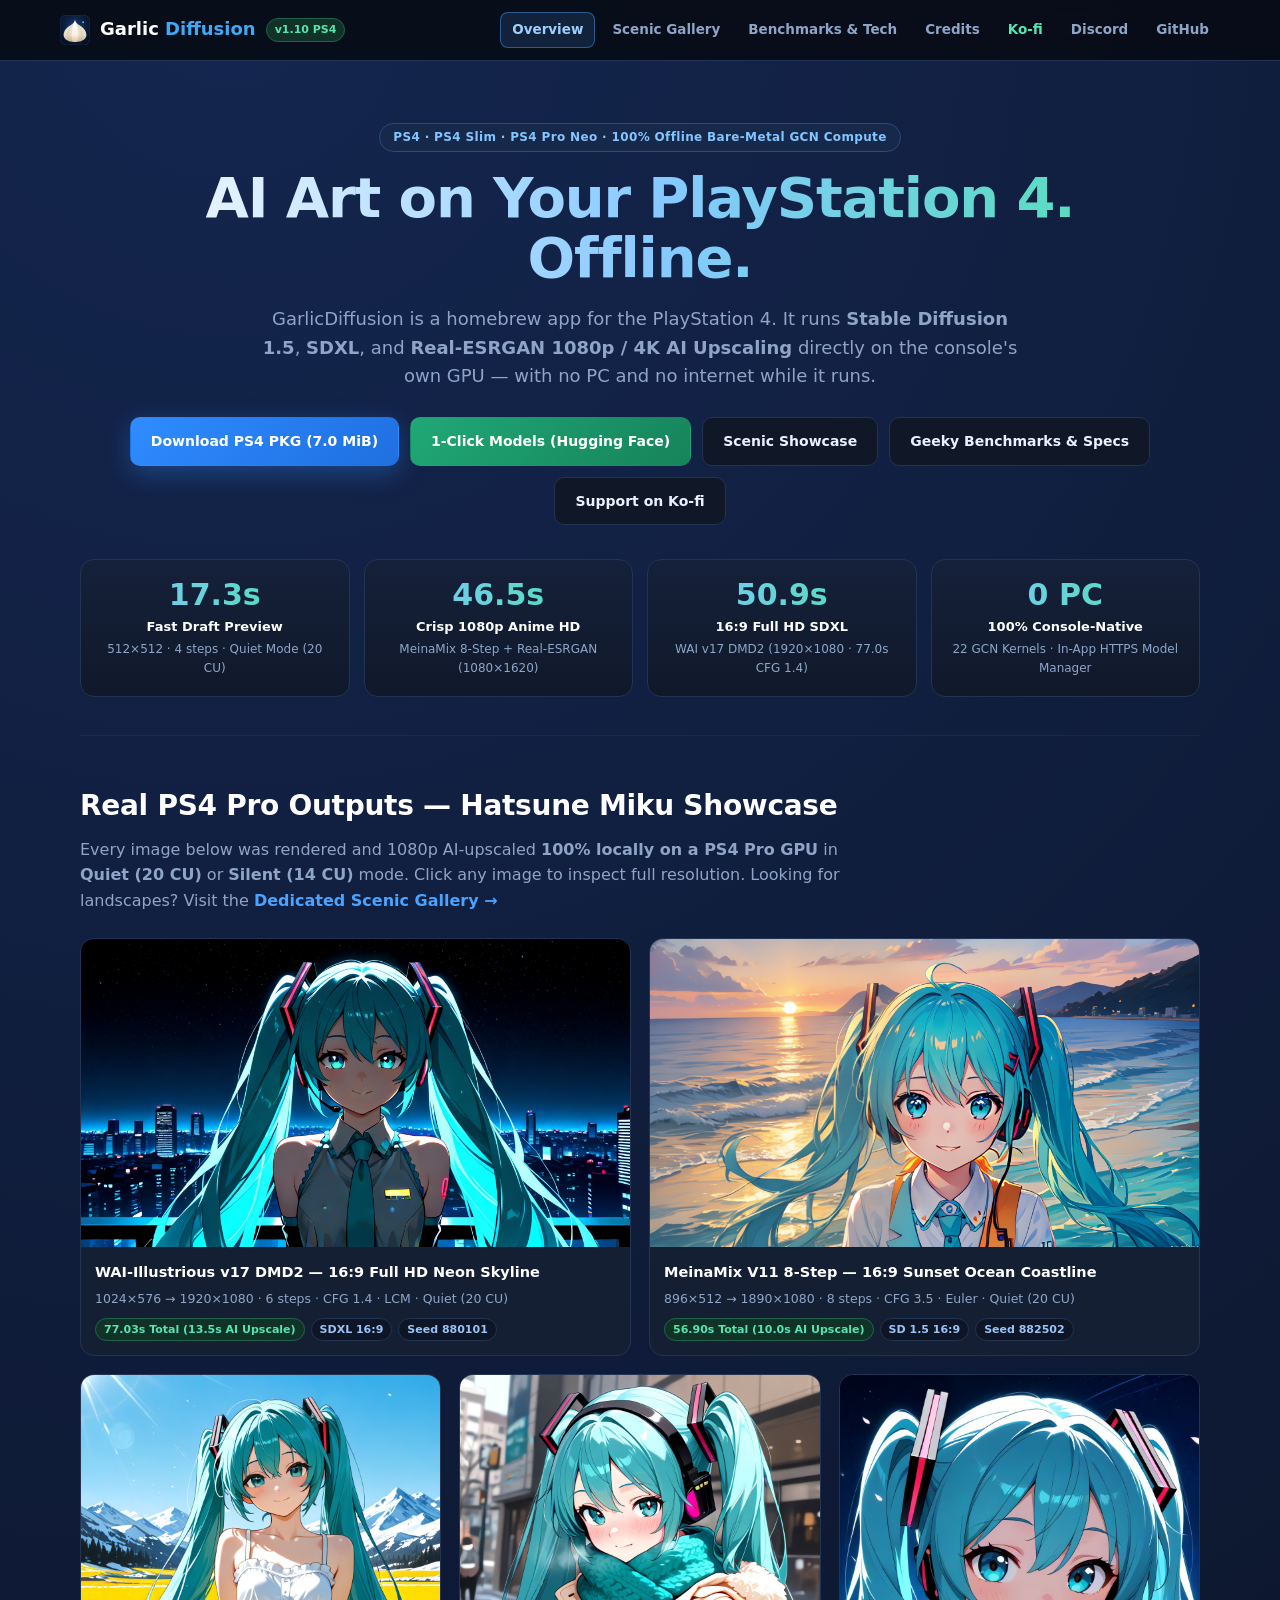
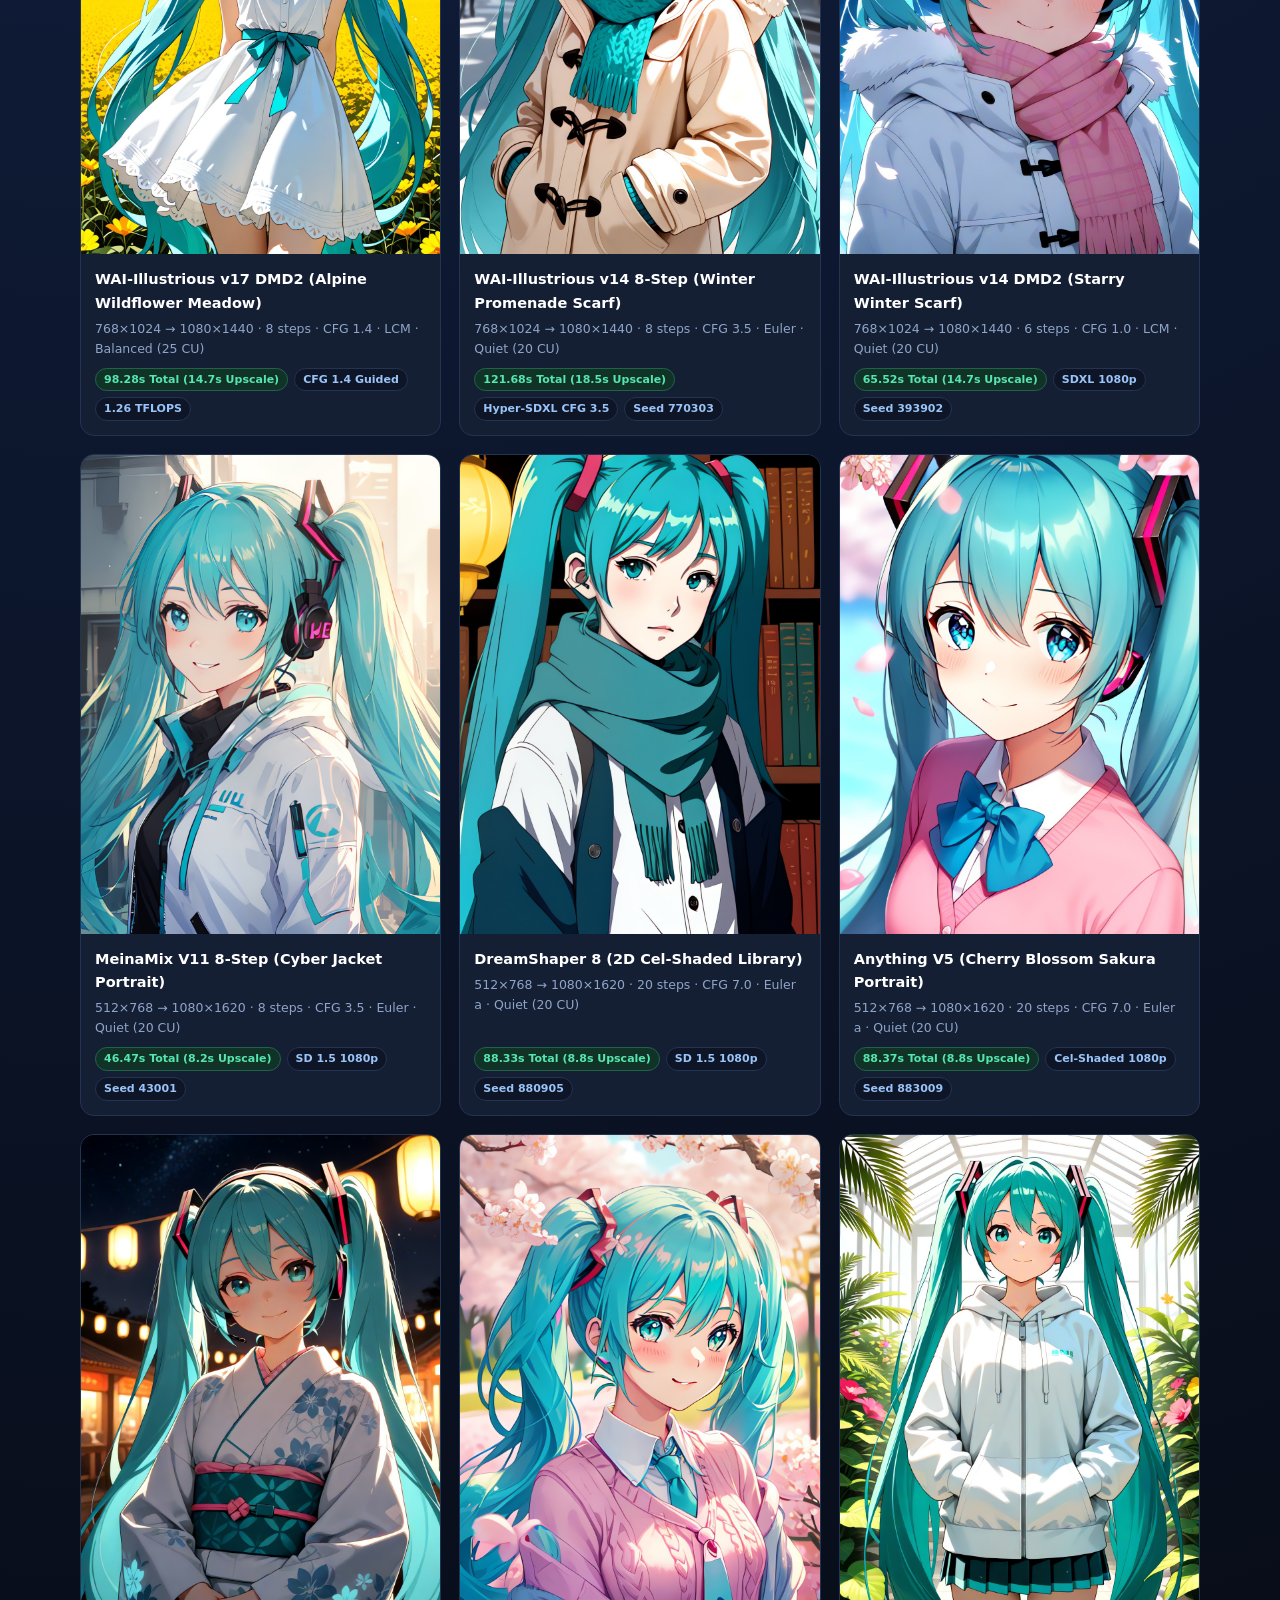
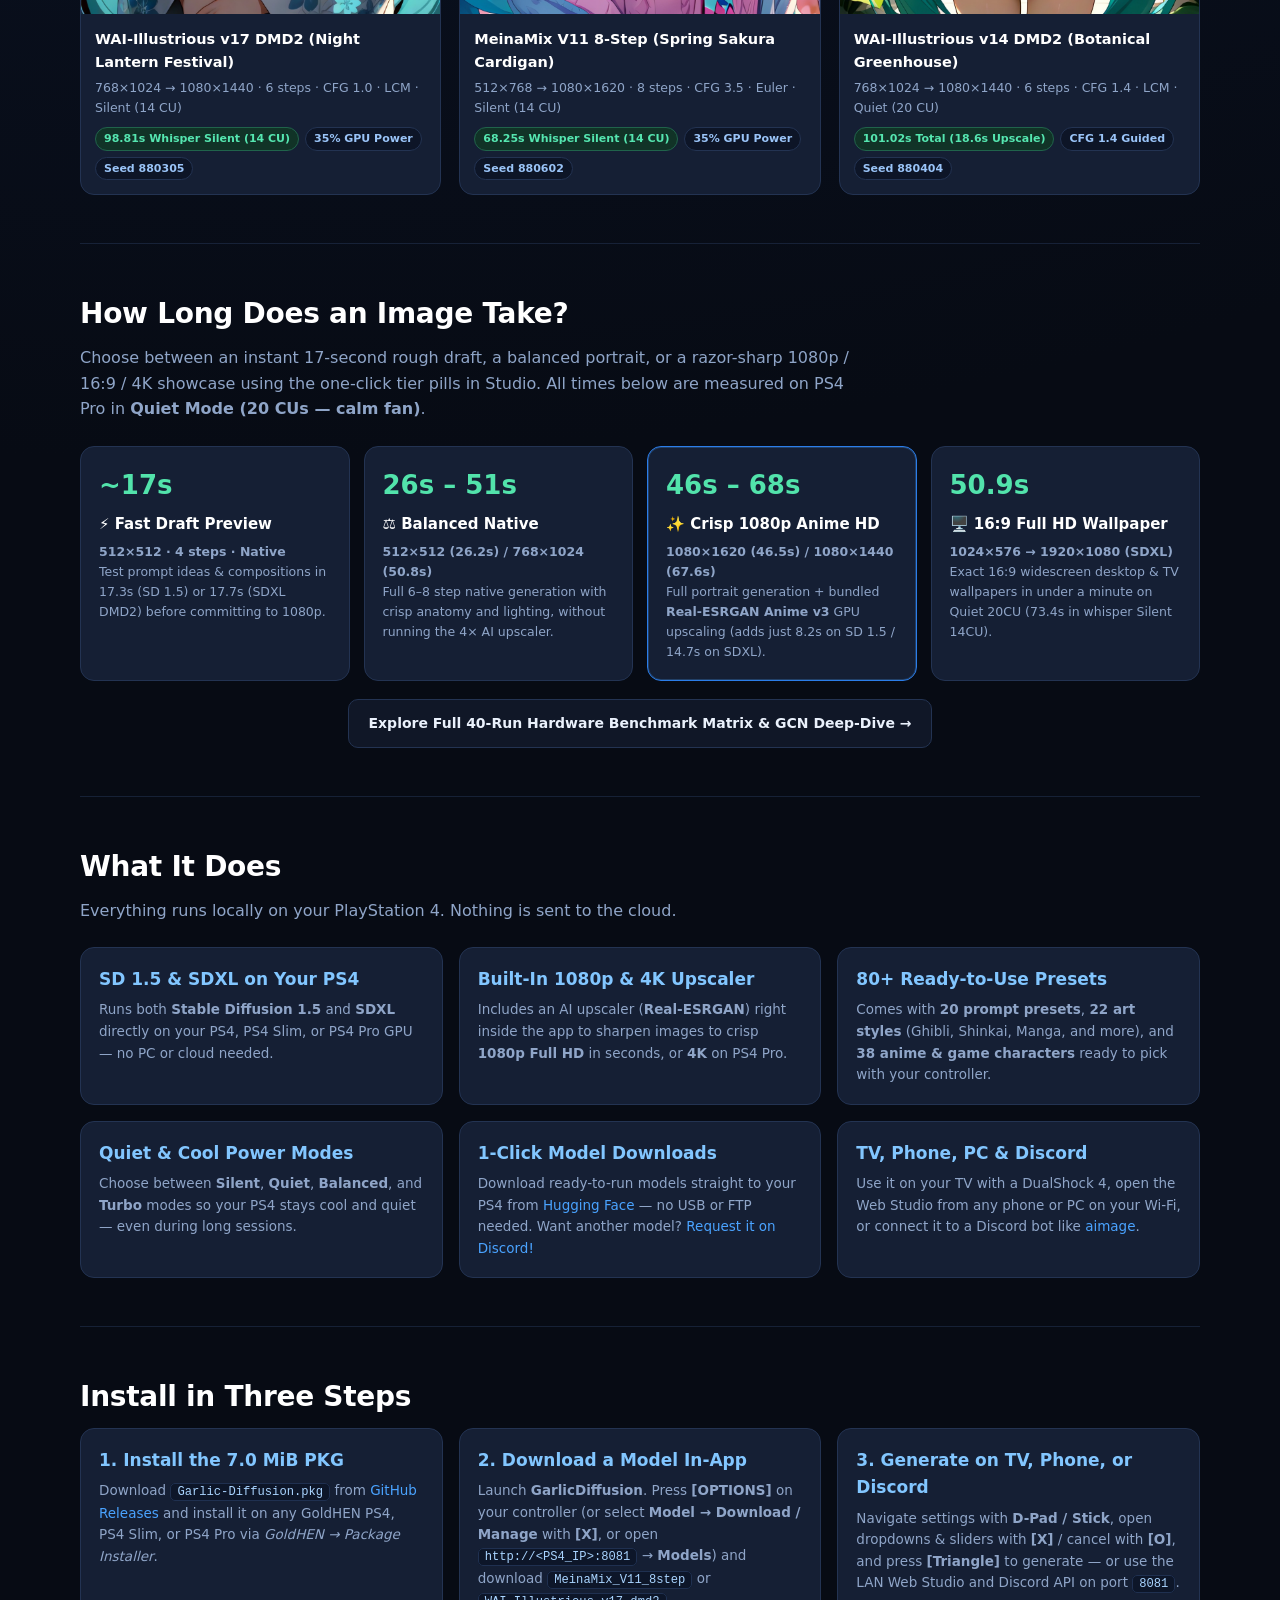
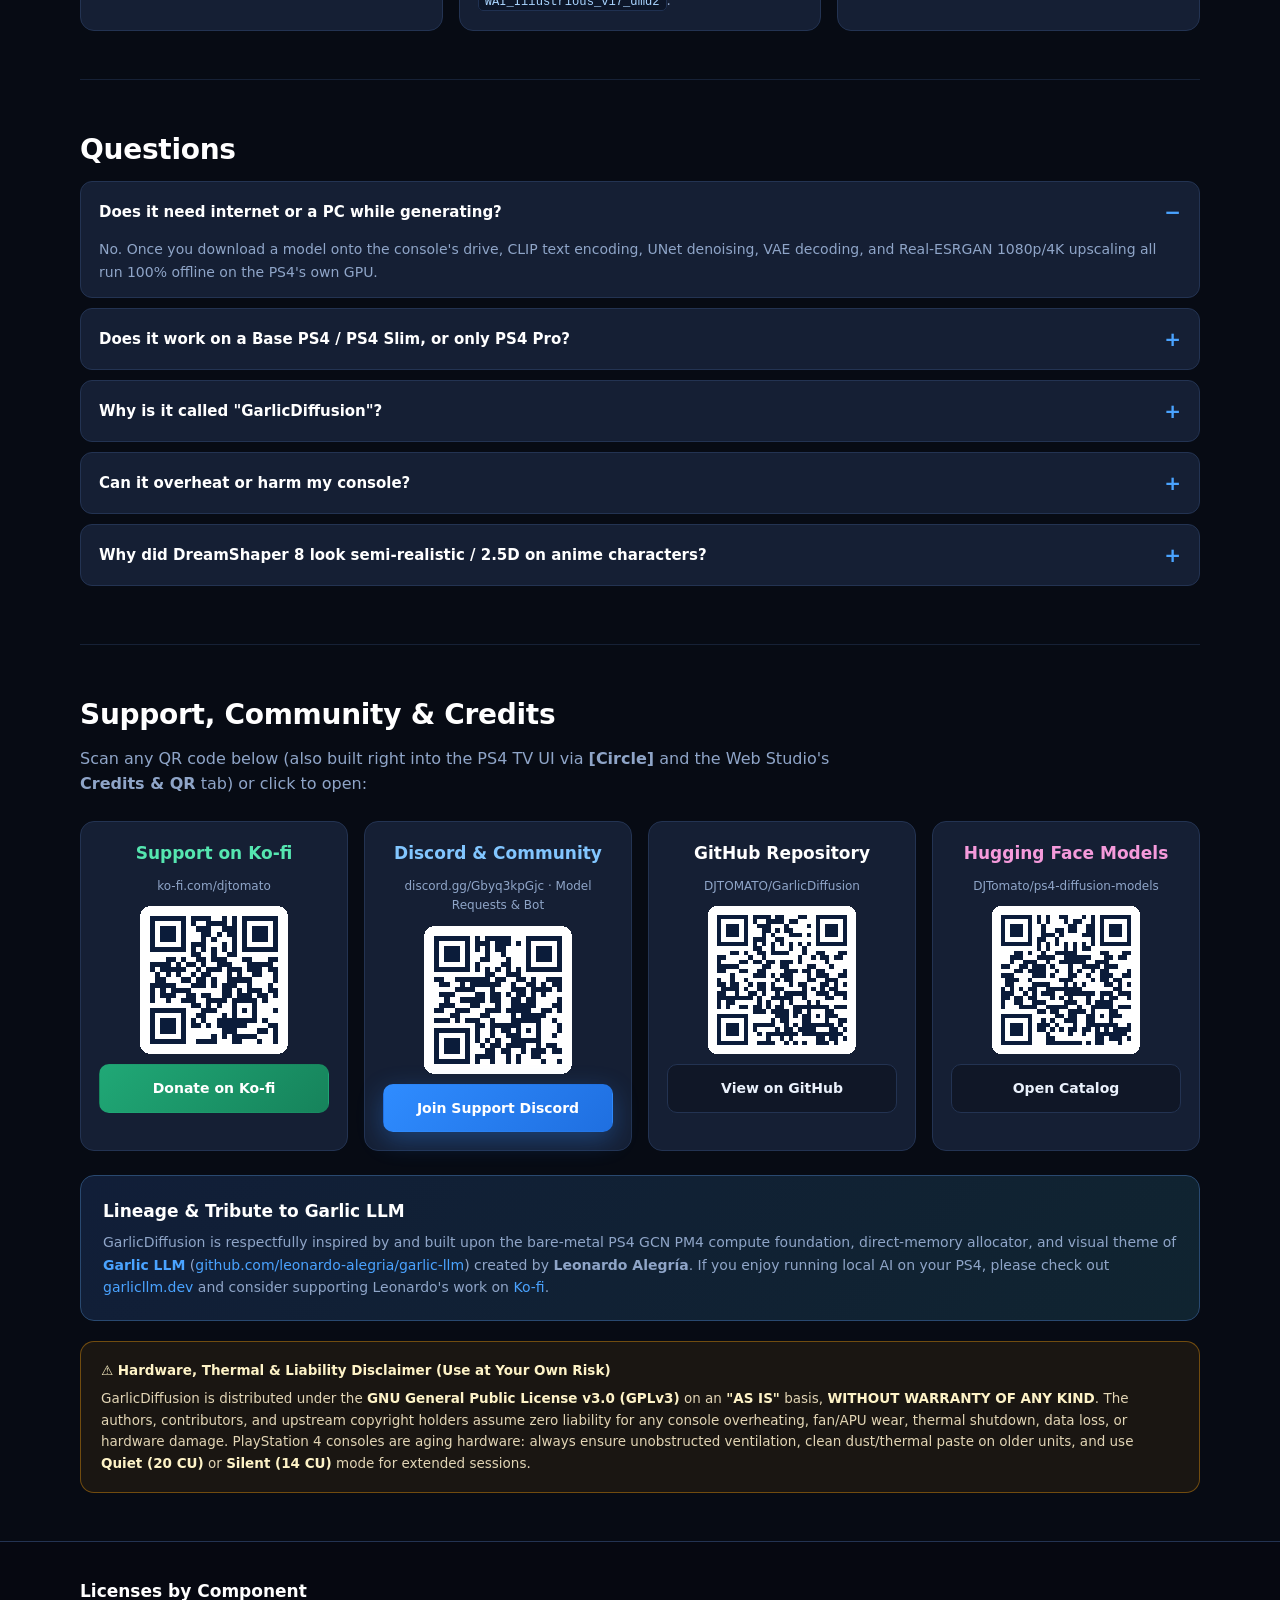
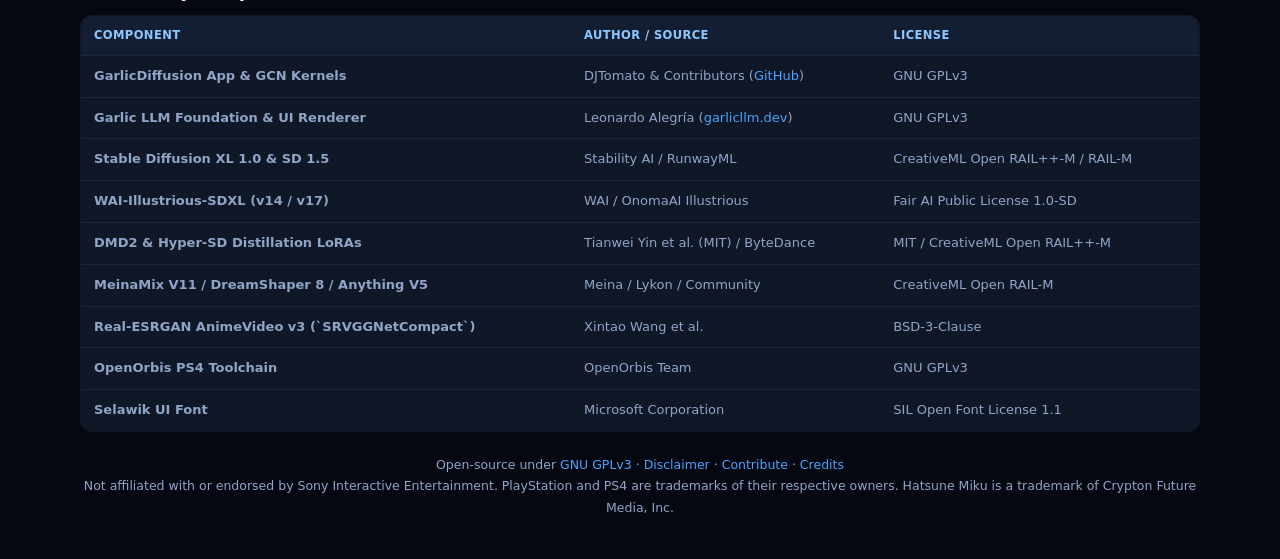
==== commit d8d3591a: "Simplify 'What It Does' cards and use a clean 3-per-row grid" ====
--- a/docs/index.html
+++ b/docs/index.html
@@ -225,30 +225,30 @@
   <section id="features">
     <h2>What It Does</h2>
     <p class="lead">Everything runs locally on your PlayStation 4. Nothing is sent to the cloud.</p>
-    <div class="grid">
-      <div class="card">
-        <h3>Dual SD 1.5 &amp; SDXL GCN Engine</h3>
-        <p>22 custom bare-metal OpenCL GCN kernels dispatched via raw PM4 command packets. Supports <b>LCM</b>, <b>Euler</b>, <b>Euler a</b>, and <b>DPM++ 2M Karras</b> samplers plus A1111 <code>(tag:weight)</code> prompt weighting in <b>1.5–1.7 GiB</b> (SD 1.5) or <b>4.0–4.2 GiB</b> (SDXL).</p>
-      </div>
-      <div class="card">
-        <h3>Built-In 1080p &amp; 4K AI Upscaler</h3>
-        <p>Ships with <b>Real-ESRGAN AnimeVideo v3</b> (2.4 MiB) inside the PKG. Upscales images to crisp <b>1080p Full HD</b> in 8.2–16.8s, or up to <b>4K UHD (3840×2160)</b> on PS4 Pro.</p>
-      </div>
-      <div class="card">
-        <h3>80+ Built-In Presets, Styles &amp; Characters</h3>
-        <p>Comes seeded with <b>20 Prompt Presets</b>, <b>22 reusable Art Styles</b> (Shinkai, Ghibli, 2D DreamShaper Fix, Manga, Ukiyo-e), and <b>38 Character Presets</b> (Miku, Frieren, Rem, Saber, Hololive, Genshin, FFVII) on both TV and Web UI.</p>
-      </div>
-      <div class="card">
-        <h3>Hardware CU Thermal Scaling</h3>
-        <p>4 live GPU power modes (<b>Silent 14CU</b>, <b>Quiet 20CU</b>, <b>Balanced 25CU</b>, <b>Turbo 36CU</b>) using symmetric checkerboard <code>SH_STATIC_THREAD_MGMT</code> masks + thermal cooldown breathers to keep your PS4 cool and quiet.</p>
-      </div>
-      <div class="card">
-        <h3>1-Click Hugging Face Downloader</h3>
-        <p>Stream pre-converted <code>PSD1</code> models directly onto your PS4 HDD over HTTPS (<code>libSceHttp</code> + <code>libSceSsl</code>) from <a href="https://huggingface.co/DJTomato/ps4-diffusion-models" target="_blank" rel="noopener">DJTomato/ps4-diffusion-models</a> — zero FTP required. Want another model converted? <a href="https://discord.gg/Gbyq3kpGjc" target="_blank" rel="noopener">Request it in our Support Discord!</a></p>
-      </div>
-      <div class="card">
-        <h3>A1111 PNG Info, Web Studio &amp; Discord API</h3>
-        <p>Full LAN Web Studio on port <code>8081</code>, standard Automatic1111 <code>tEXt</code> metadata embedded in every PNG, plus drop-in <code>/sdapi/v1/txt2img</code> for <a href="https://github.com/zhaobenny/bz-cogs/tree/main/aimage" target="_blank" rel="noopener">bz-cogs/aimage</a> Discord bots and OpenAI clients.</p>
+    <div class="grid-3">
+      <div class="card">
+        <h3>SD 1.5 &amp; SDXL on Your PS4</h3>
+        <p>Runs both <b>Stable Diffusion 1.5</b> and <b>SDXL</b> directly on your PS4, PS4 Slim, or PS4 Pro GPU — no PC or cloud needed.</p>
+      </div>
+      <div class="card">
+        <h3>Built-In 1080p &amp; 4K Upscaler</h3>
+        <p>Includes an AI upscaler (<b>Real-ESRGAN</b>) right inside the app to sharpen images to crisp <b>1080p Full HD</b> in seconds, or <b>4K</b> on PS4 Pro.</p>
+      </div>
+      <div class="card">
+        <h3>80+ Ready-to-Use Presets</h3>
+        <p>Comes with <b>20 prompt presets</b>, <b>22 art styles</b> (Ghibli, Shinkai, Manga, and more), and <b>38 anime &amp; game characters</b> ready to pick with your controller.</p>
+      </div>
+      <div class="card">
+        <h3>Quiet &amp; Cool Power Modes</h3>
+        <p>Choose between <b>Silent</b>, <b>Quiet</b>, <b>Balanced</b>, and <b>Turbo</b> modes so your PS4 stays cool and quiet — even during long sessions.</p>
+      </div>
+      <div class="card">
+        <h3>1-Click Model Downloads</h3>
+        <p>Download ready-to-run models straight to your PS4 from <a href="https://huggingface.co/DJTomato/ps4-diffusion-models" target="_blank" rel="noopener">Hugging Face</a> — no USB or FTP needed. Want another model? <a href="https://discord.gg/Gbyq3kpGjc" target="_blank" rel="noopener">Request it on Discord!</a></p>
+      </div>
+      <div class="card">
+        <h3>TV, Phone, PC &amp; Discord</h3>
+        <p>Use it on your TV with a DualShock 4, open the Web Studio from any phone or PC on your Wi-Fi, or connect it to a Discord bot like <a href="https://github.com/zhaobenny/bz-cogs/tree/main/aimage" target="_blank" rel="noopener">aimage</a>.</p>
       </div>
     </div>
   </section>
--- a/docs/style.css
+++ b/docs/style.css
@@ -181,7 +181,10 @@
 
 /* Grids & Cards */
 .grid { display: grid; grid-template-columns: repeat(auto-fit, minmax(265px, 1fr)); gap: 16px; }
+.grid-3 { display: grid; grid-template-columns: repeat(3, 1fr); gap: 16px; }
 .grid-2 { display: grid; grid-template-columns: repeat(auto-fit, minmax(340px, 1fr)); gap: 18px; }
+@media (max-width: 860px) { .grid-3 { grid-template-columns: repeat(2, 1fr); } }
+@media (max-width: 560px) { .grid-3 { grid-template-columns: 1fr; } }
 .card {
   background: var(--card);
   border: 1px solid var(--border);
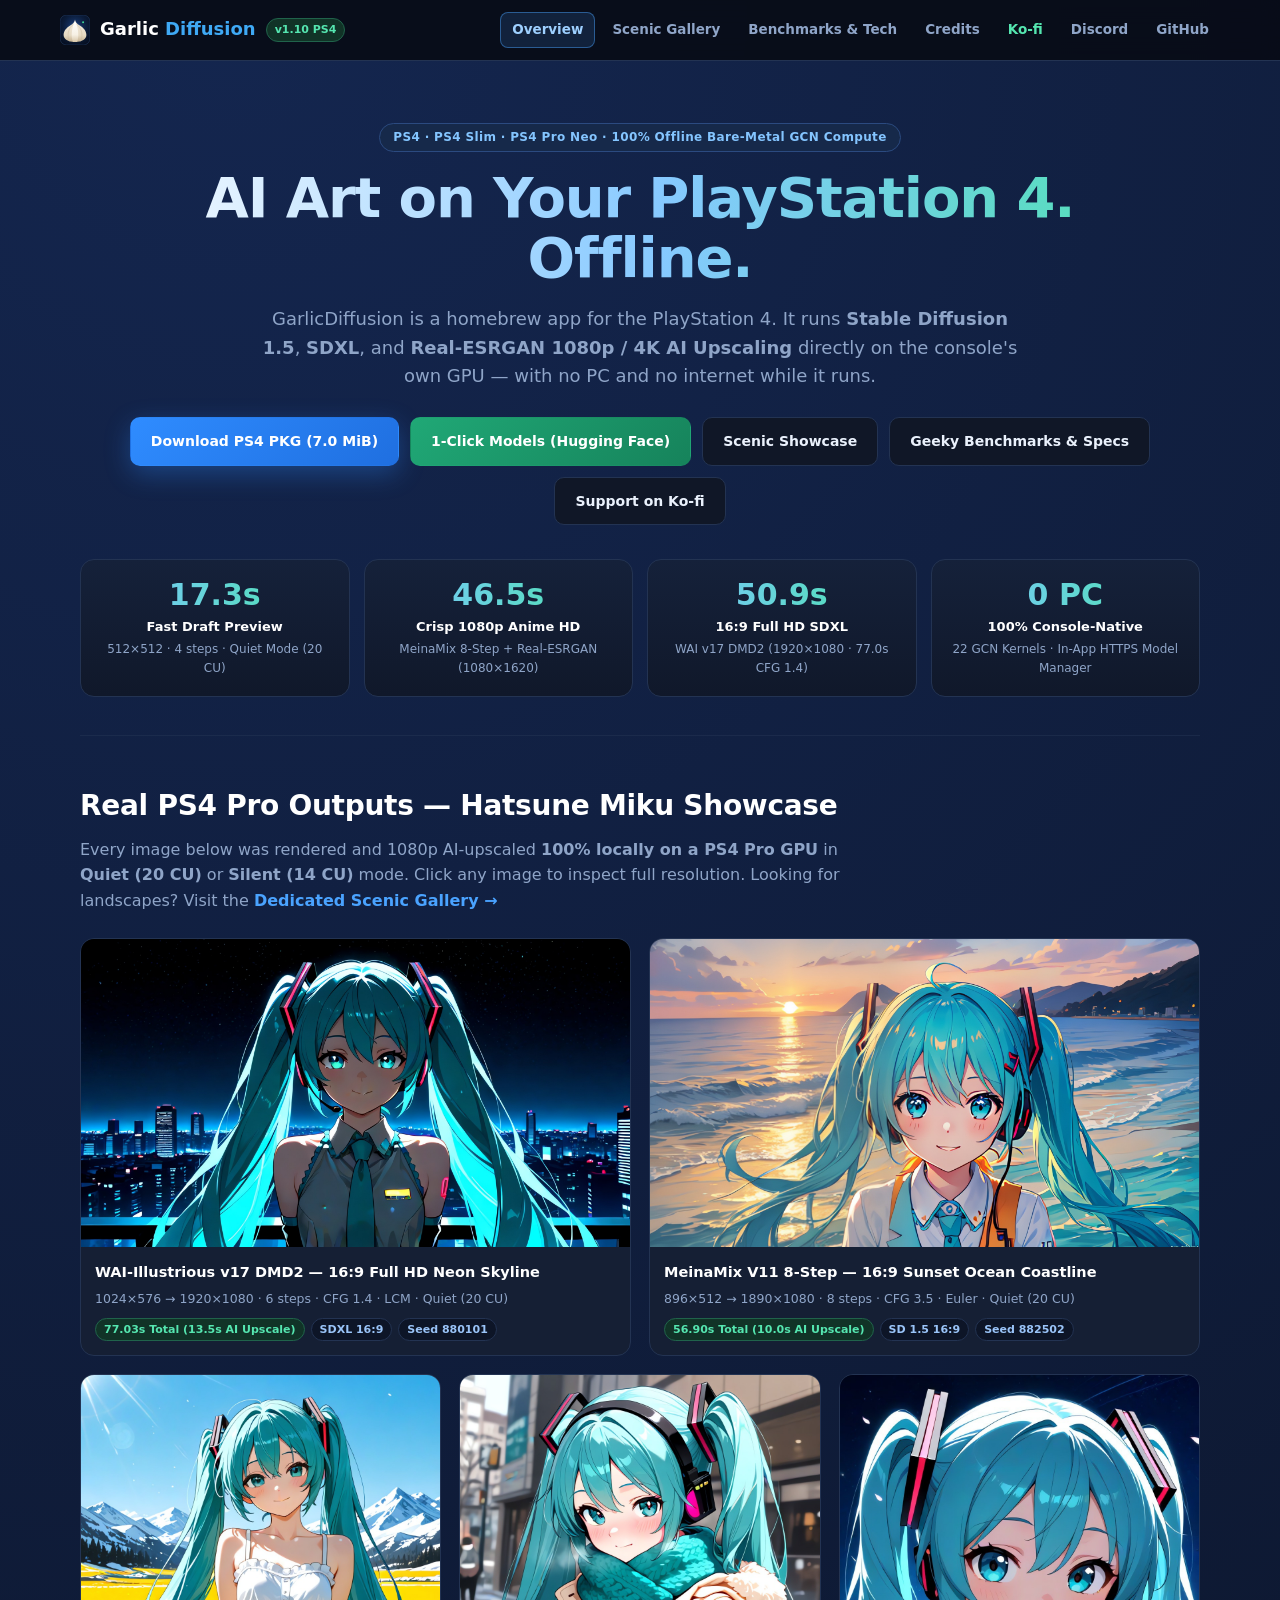
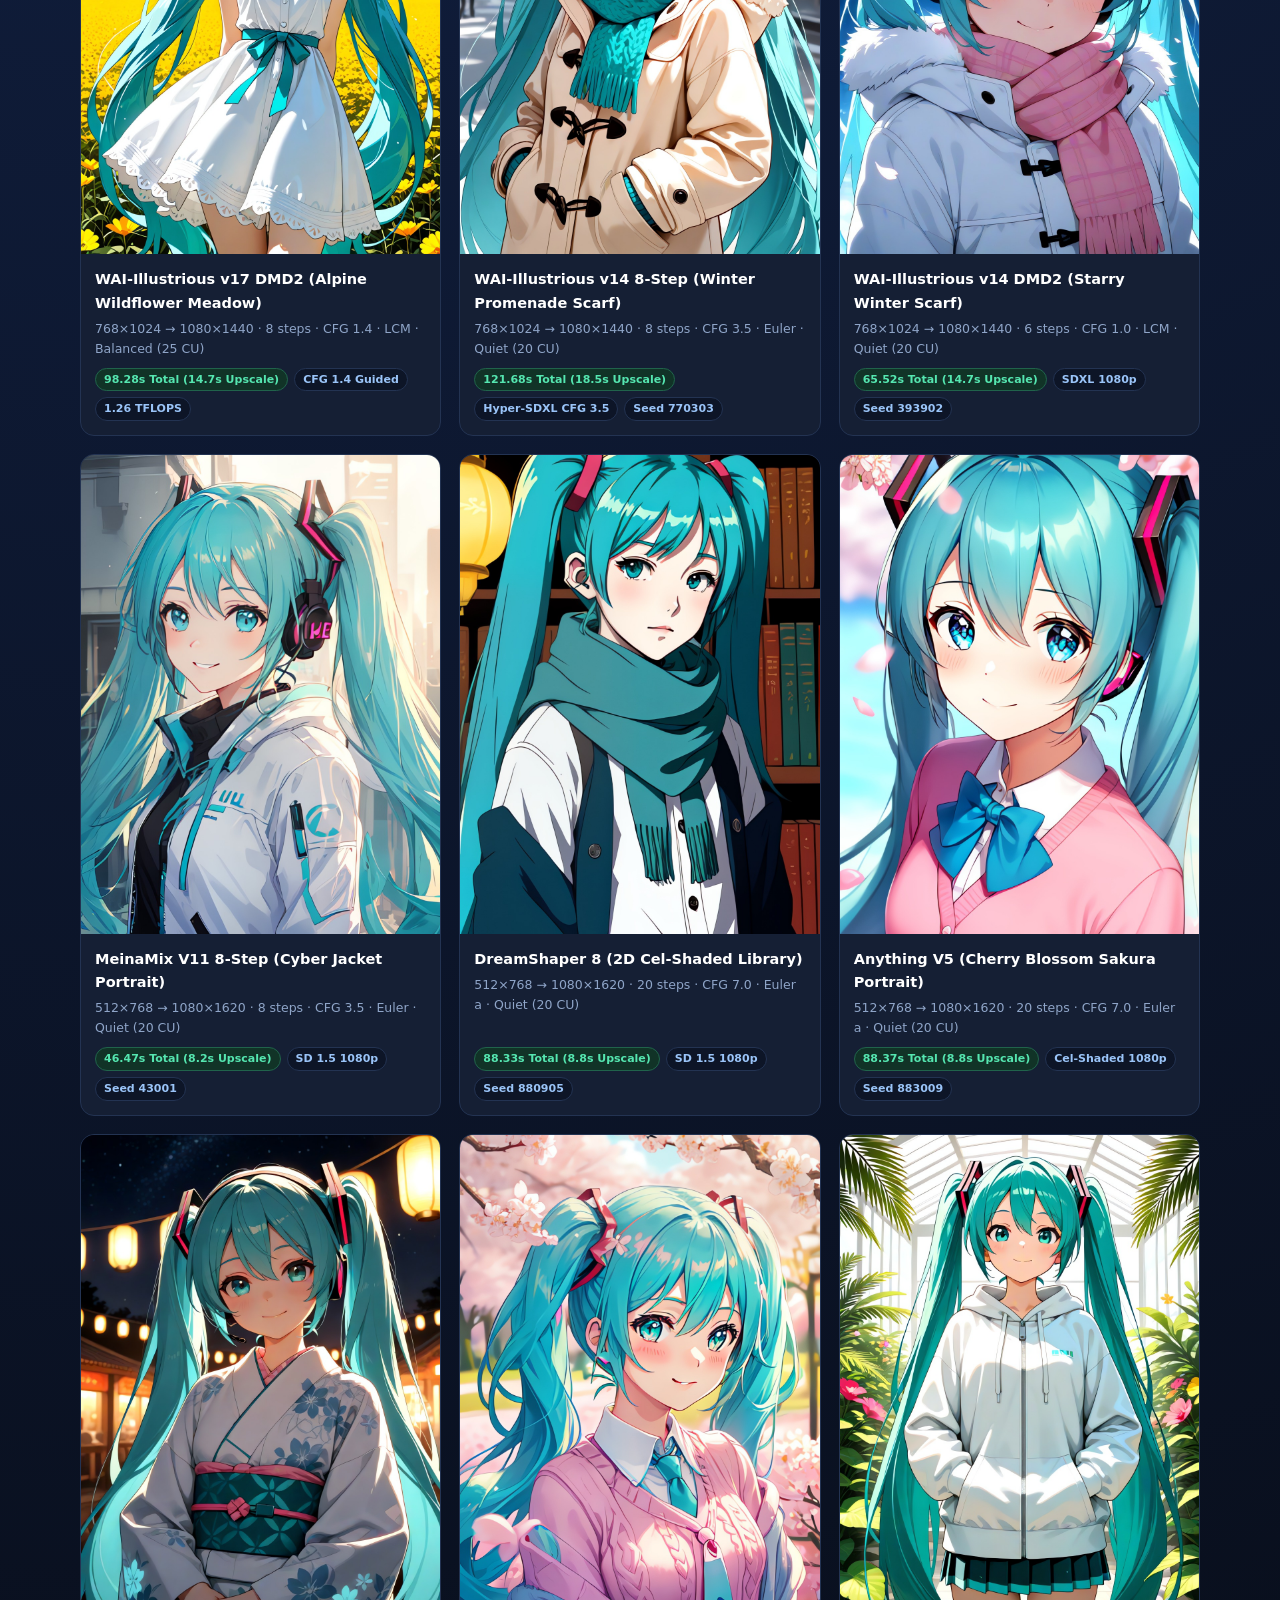
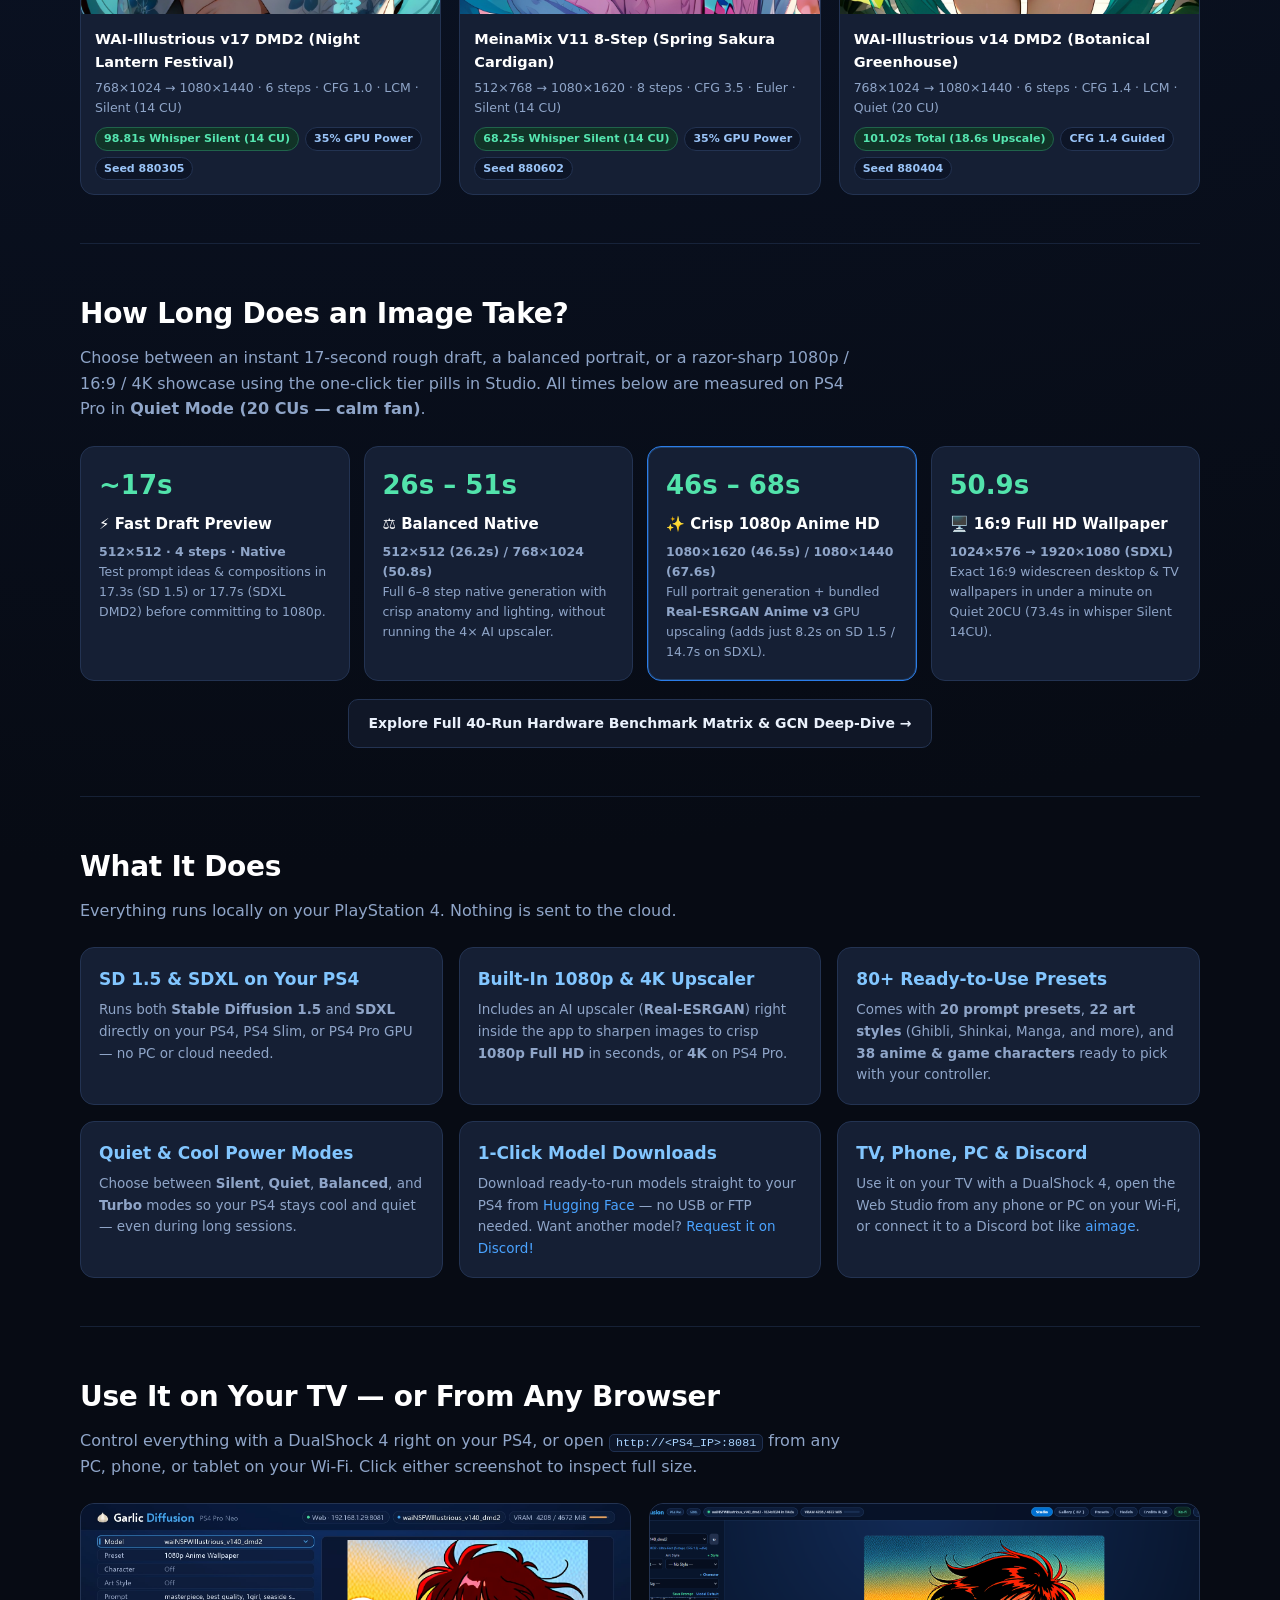
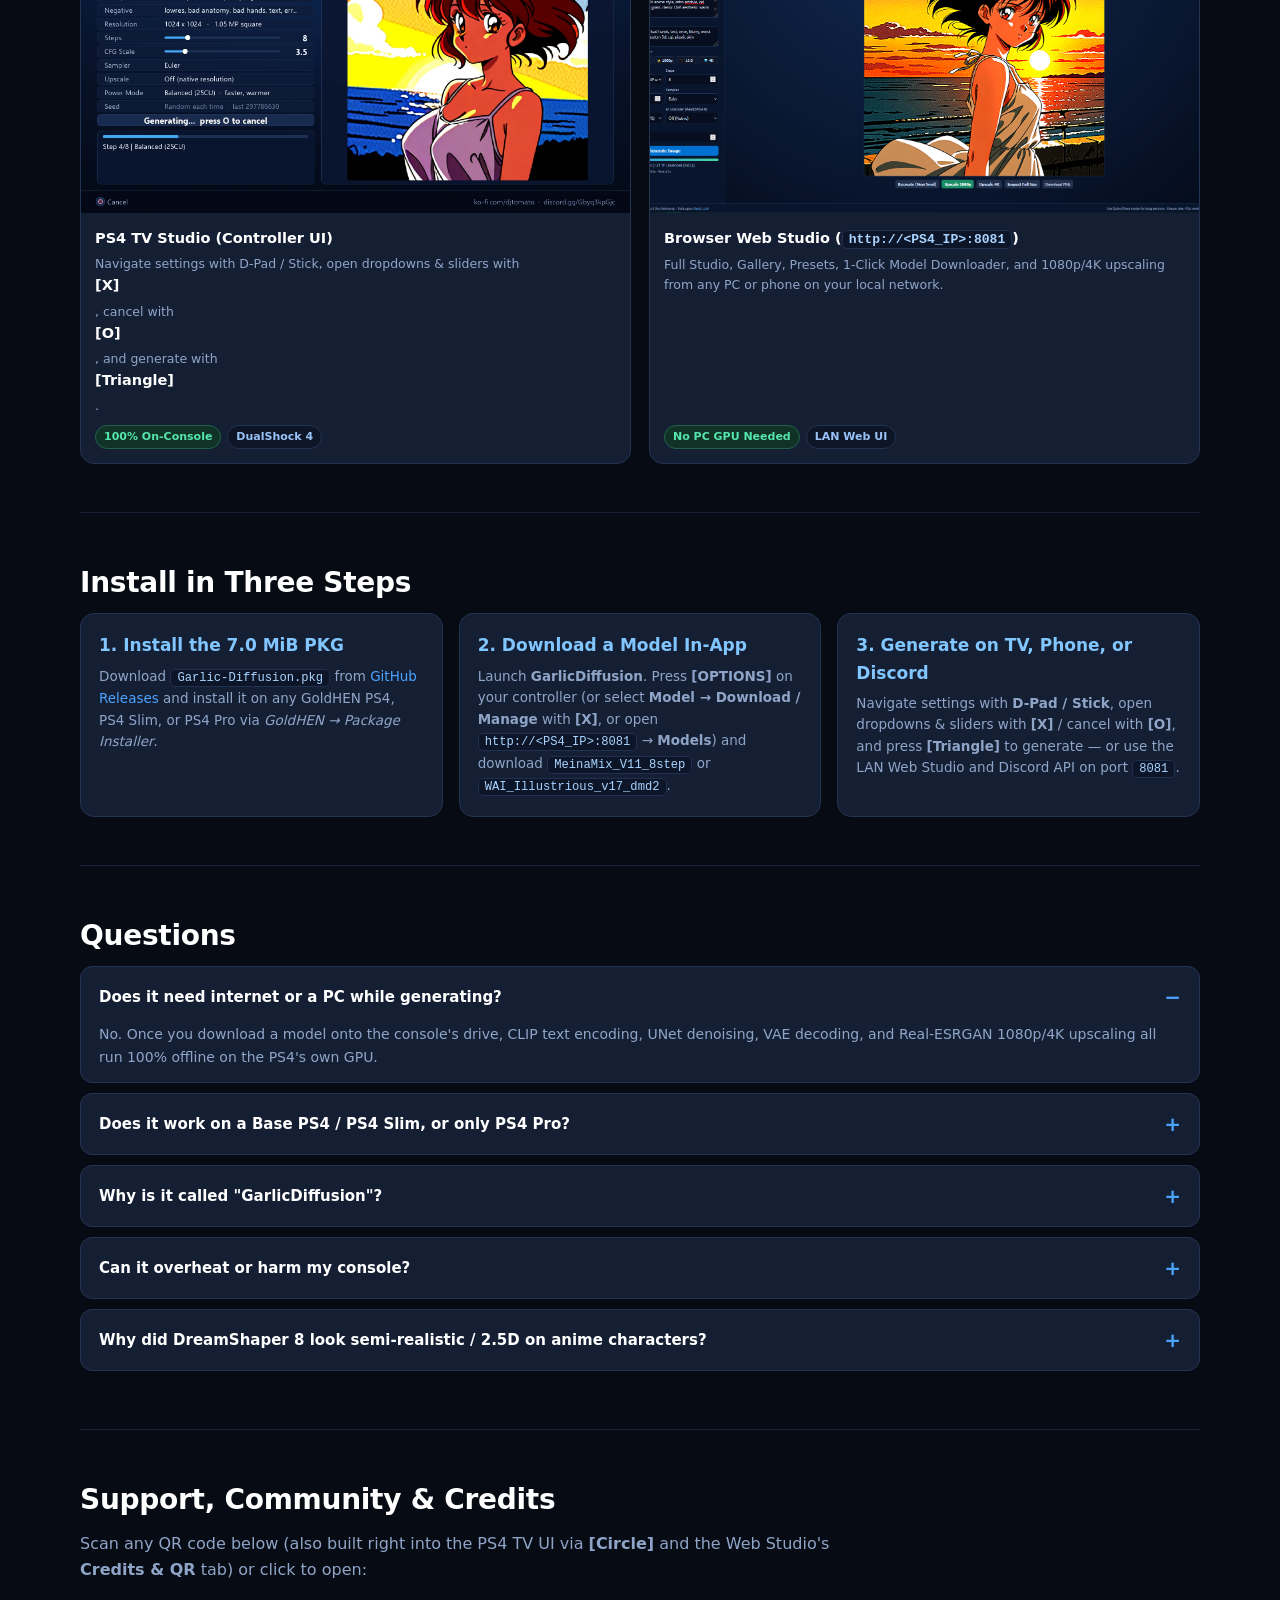
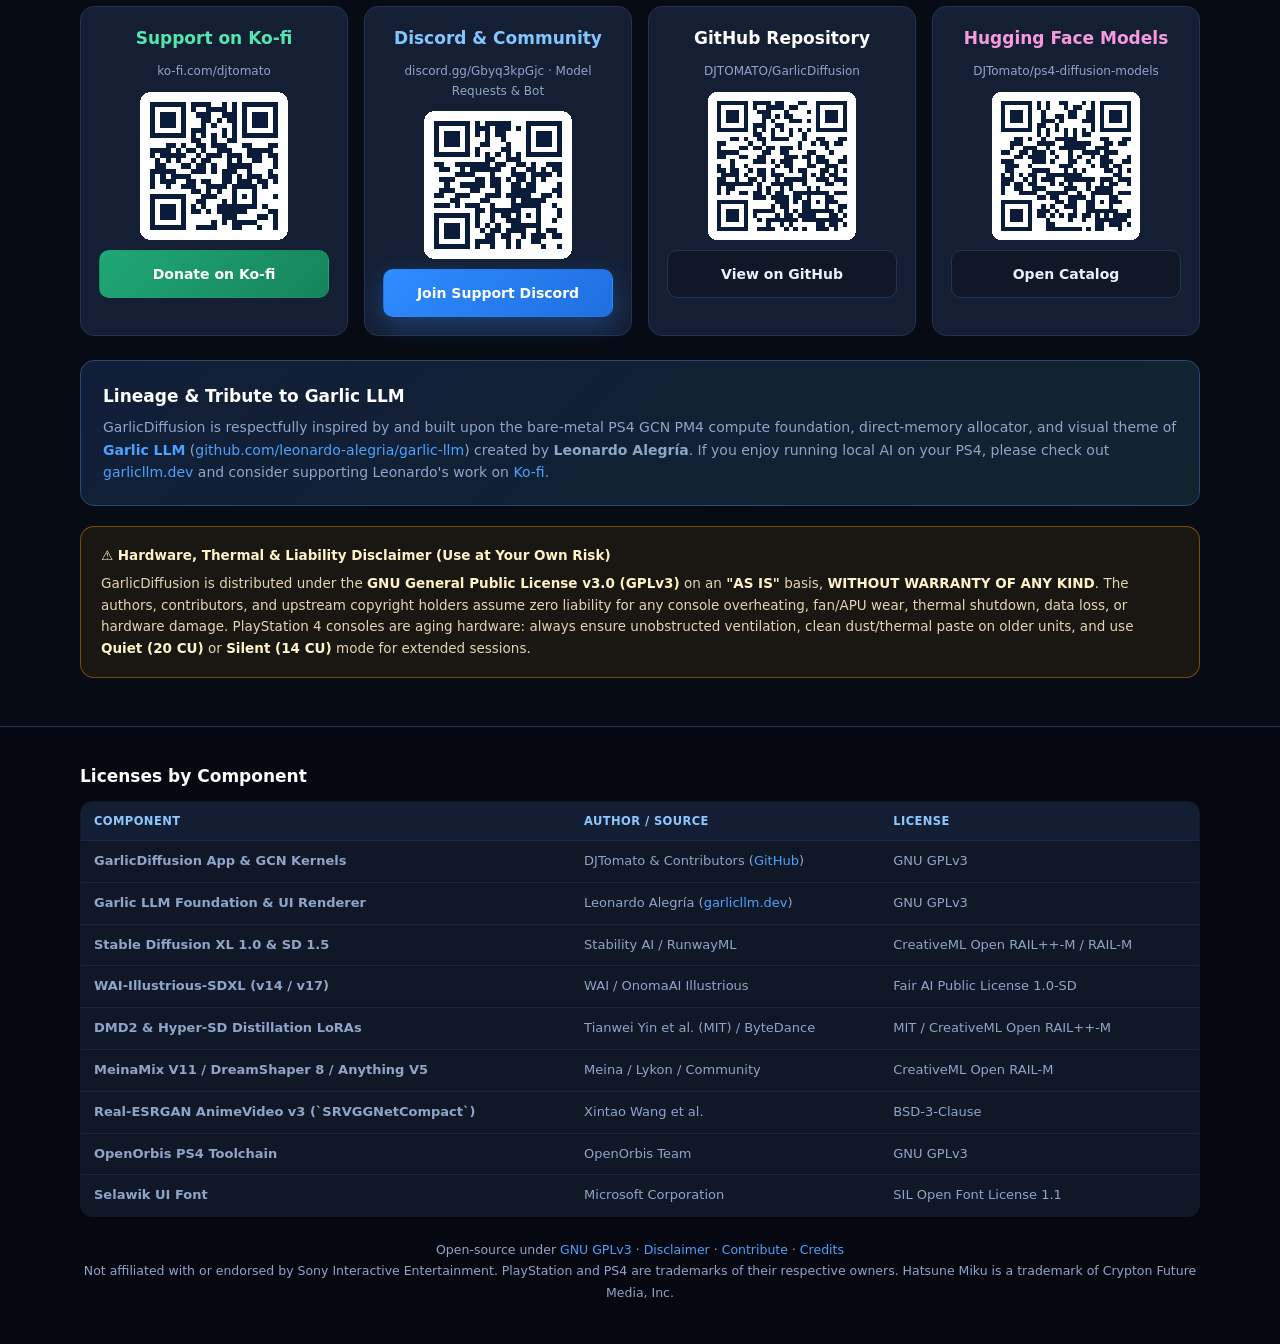
==== commit 49168c1b: "Add PS4 TV Studio & Browser Web UI screenshots to repo and website" ====
--- a/docs/index.html
+++ b/docs/index.html
@@ -249,6 +249,34 @@
       <div class="card">
         <h3>TV, Phone, PC &amp; Discord</h3>
         <p>Use it on your TV with a DualShock 4, open the Web Studio from any phone or PC on your Wi-Fi, or connect it to a Discord bot like <a href="https://github.com/zhaobenny/bz-cogs/tree/main/aimage" target="_blank" rel="noopener">aimage</a>.</p>
+      </div>
+    </div>
+  </section>
+
+  <!-- HOW THE UI WORKS -->
+  <section id="interface">
+    <h2>Use It on Your TV — or From Any Browser</h2>
+    <p class="lead">Control everything with a DualShock 4 right on your PS4, or open <code>http://&lt;PS4_IP&gt;:8081</code> from any PC, phone, or tablet on your Wi-Fi. Click either screenshot to inspect full size.</p>
+    <div class="samples-wide">
+      <div class="scard wide">
+        <img loading="lazy" src="samples/ps4_ui.jpg" alt="GarlicDiffusion native PS4 TV Studio UI">
+        <div class="smeta">
+          <div>
+            <b>PS4 TV Studio (Controller UI)</b>
+            <div class="subline">Navigate settings with D-Pad / Stick, open dropdowns &amp; sliders with <b>[X]</b>, cancel with <b>[O]</b>, and generate with <b>[Triangle]</b>.</div>
+          </div>
+          <div class="chips"><span class="chip ok">100% On-Console</span><span class="chip">DualShock 4</span></div>
+        </div>
+      </div>
+      <div class="scard wide">
+        <img loading="lazy" src="samples/pc_ui.png" alt="GarlicDiffusion Browser Web Studio UI on port 8081">
+        <div class="smeta">
+          <div>
+            <b>Browser Web Studio (<code>http://&lt;PS4_IP&gt;:8081</code>)</b>
+            <div class="subline">Full Studio, Gallery, Presets, 1-Click Model Downloader, and 1080p/4K upscaling from any PC or phone on your local network.</div>
+          </div>
+          <div class="chips"><span class="chip ok">No PC GPU Needed</span><span class="chip">LAN Web UI</span></div>
+        </div>
       </div>
     </div>
   </section>
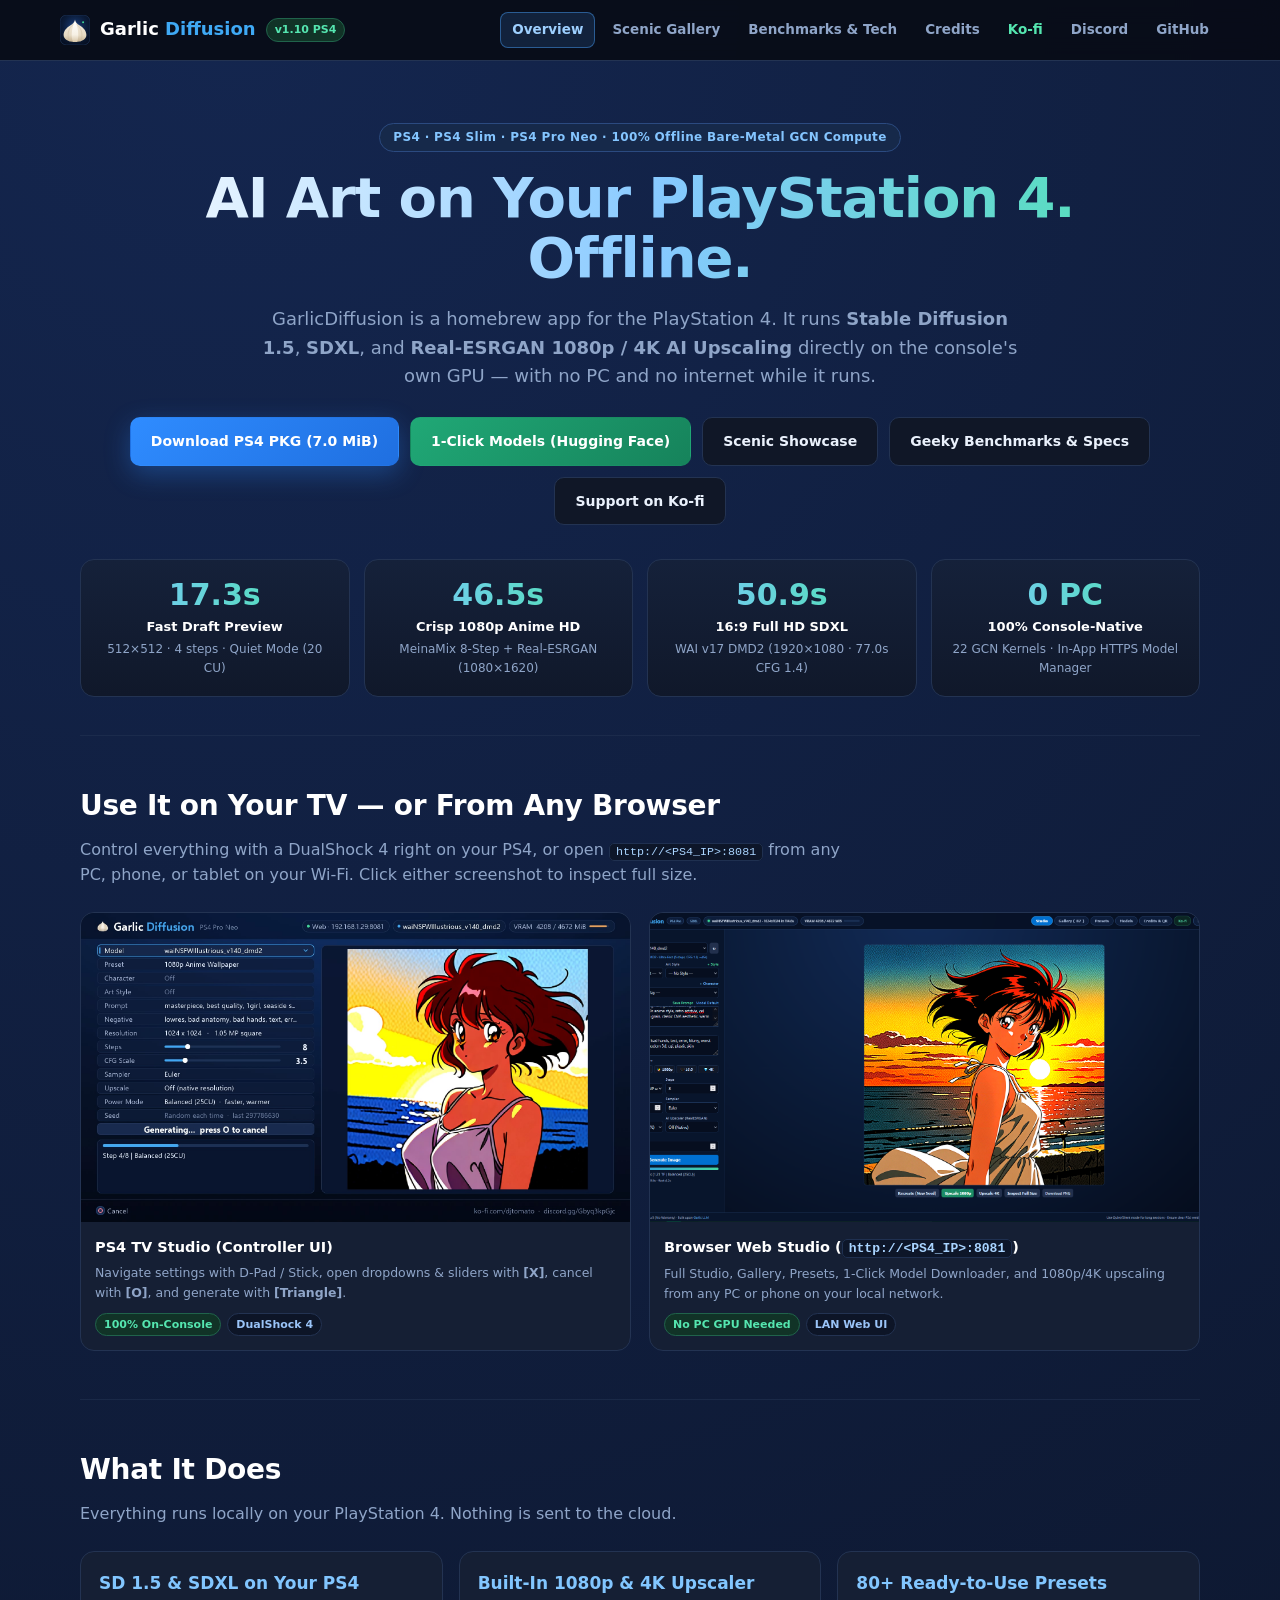
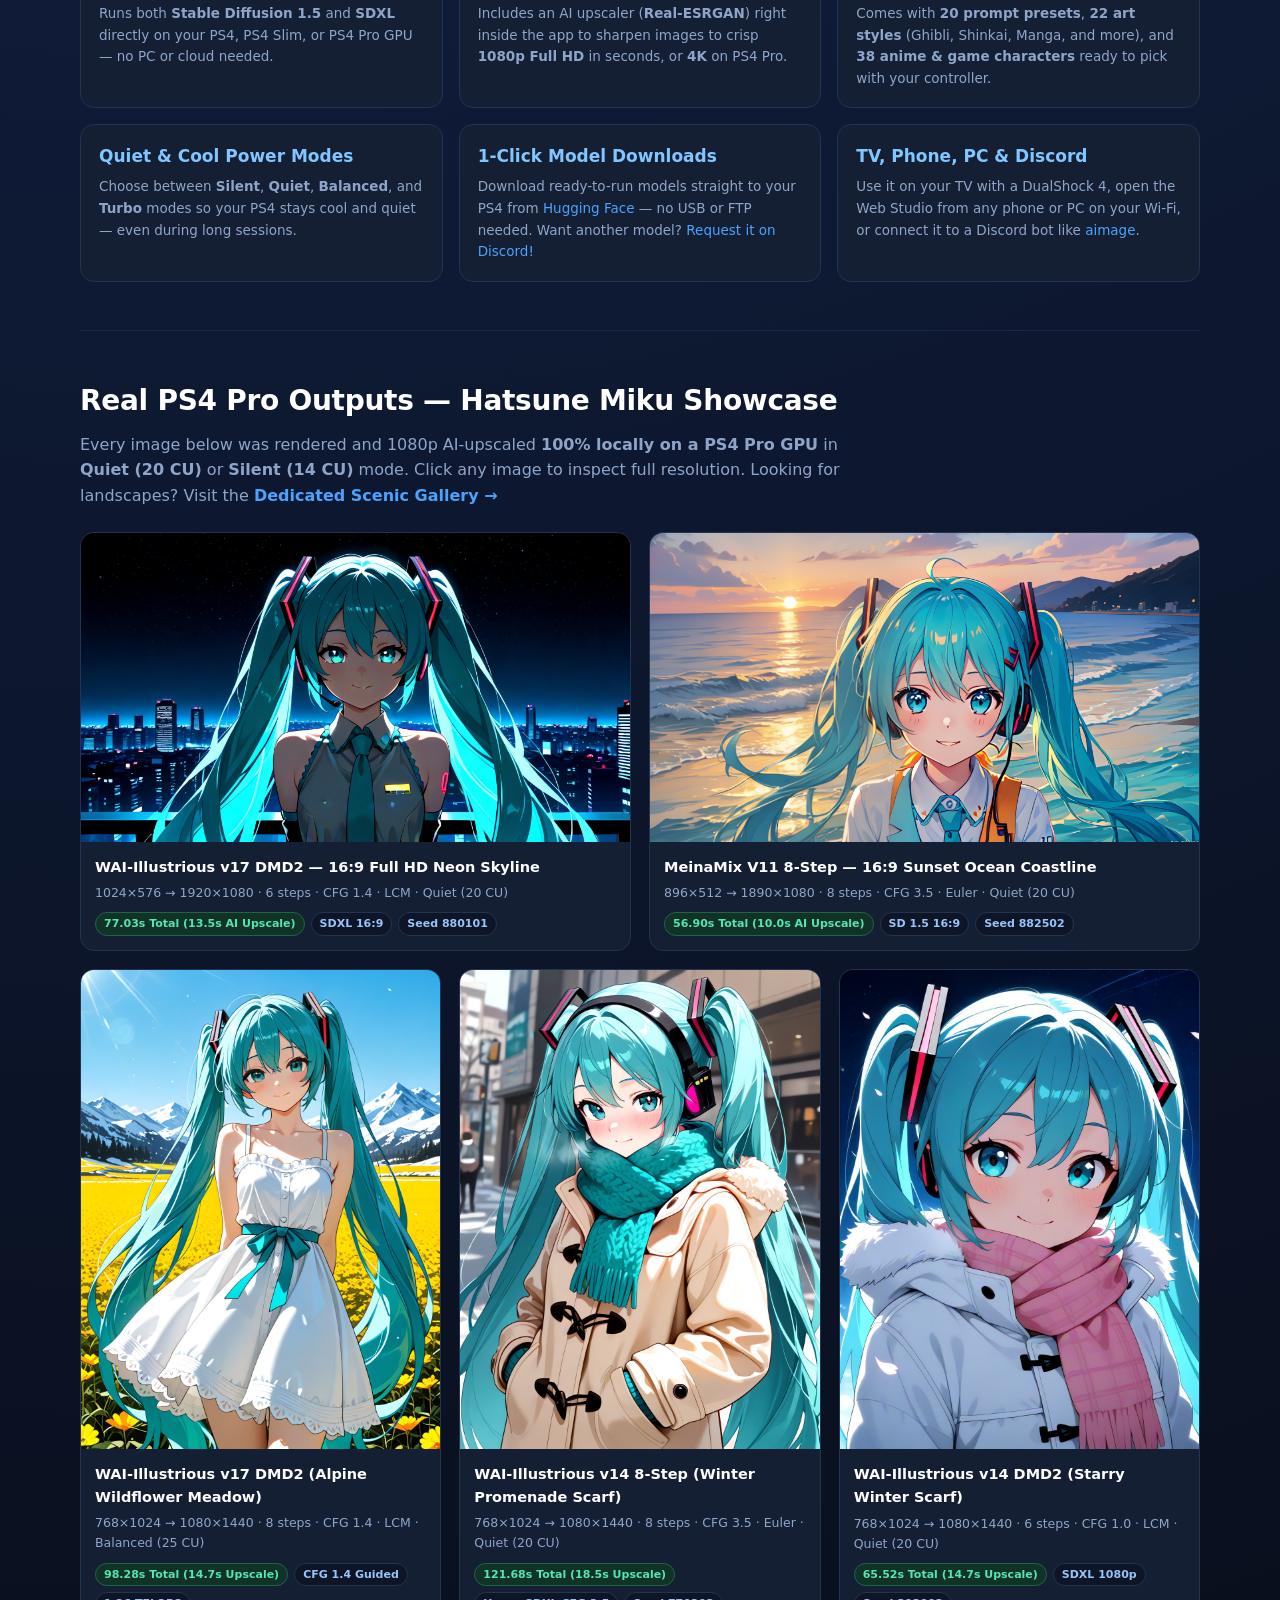
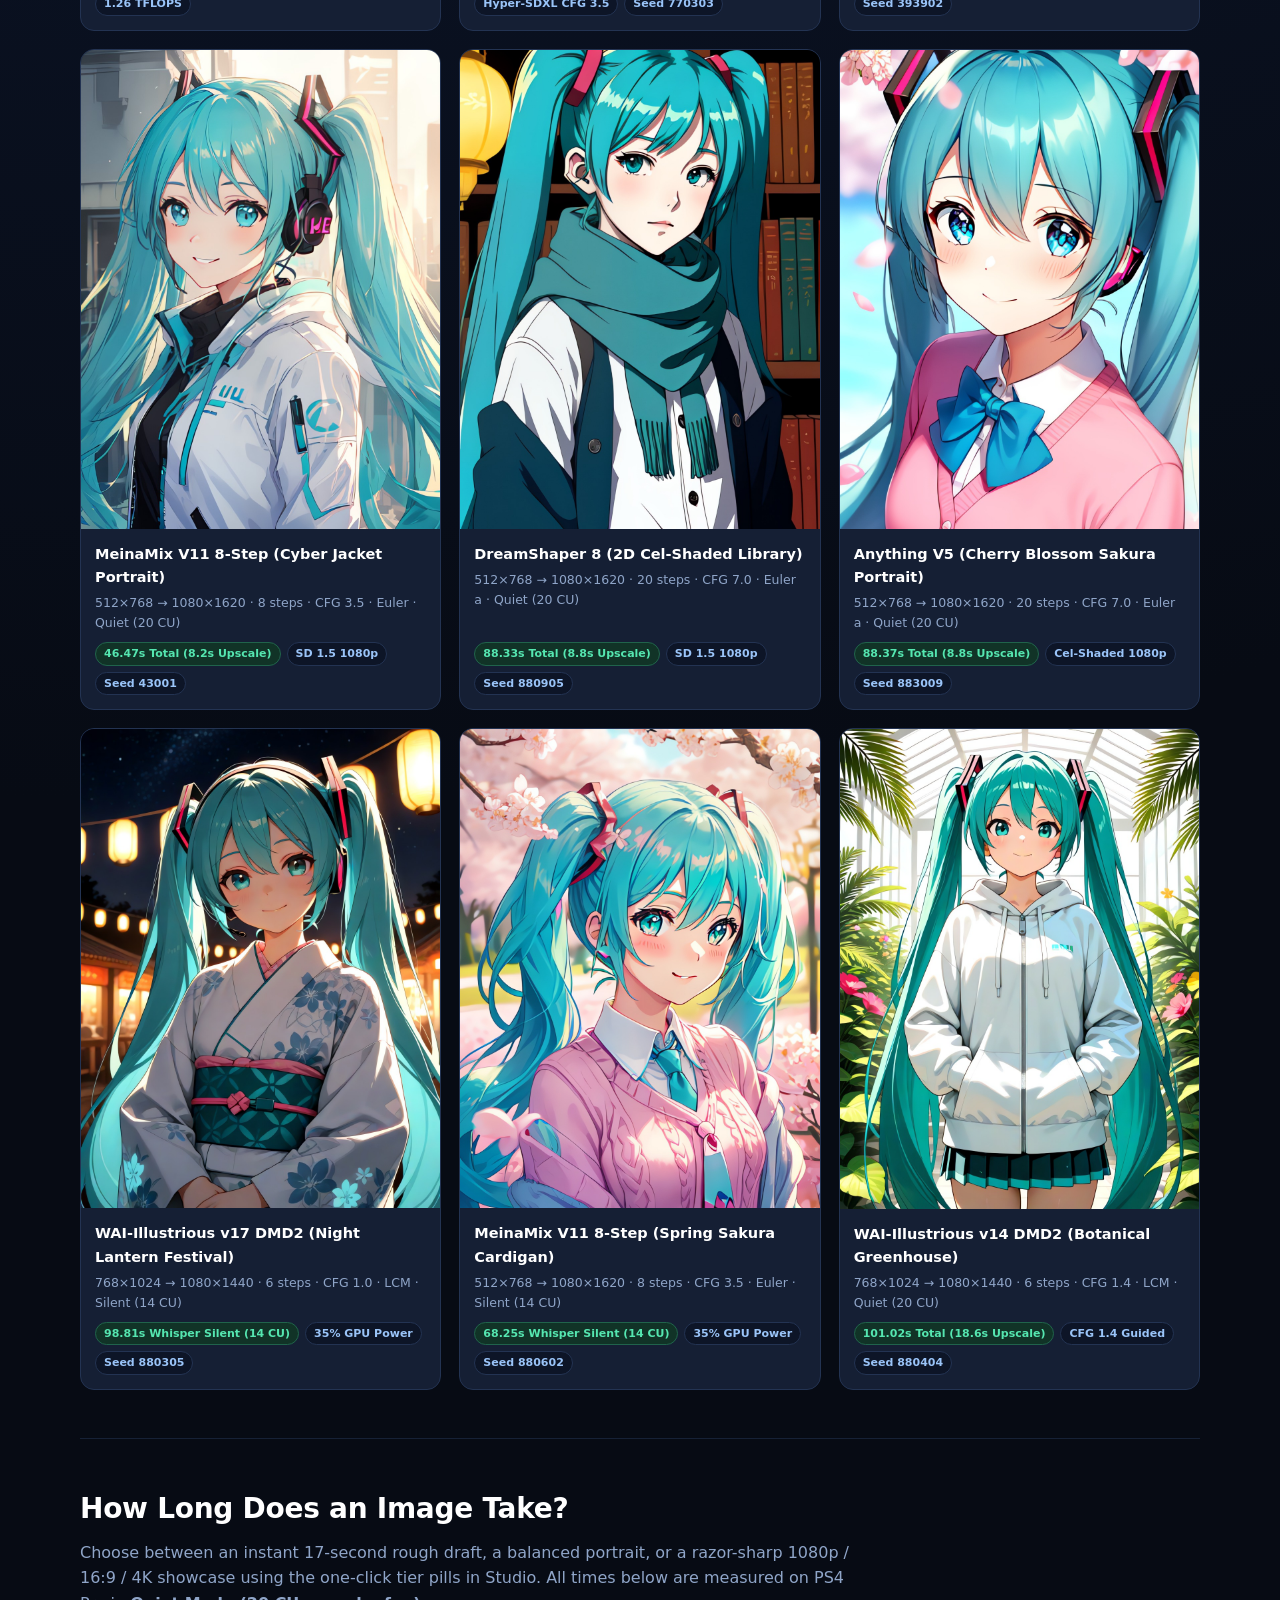
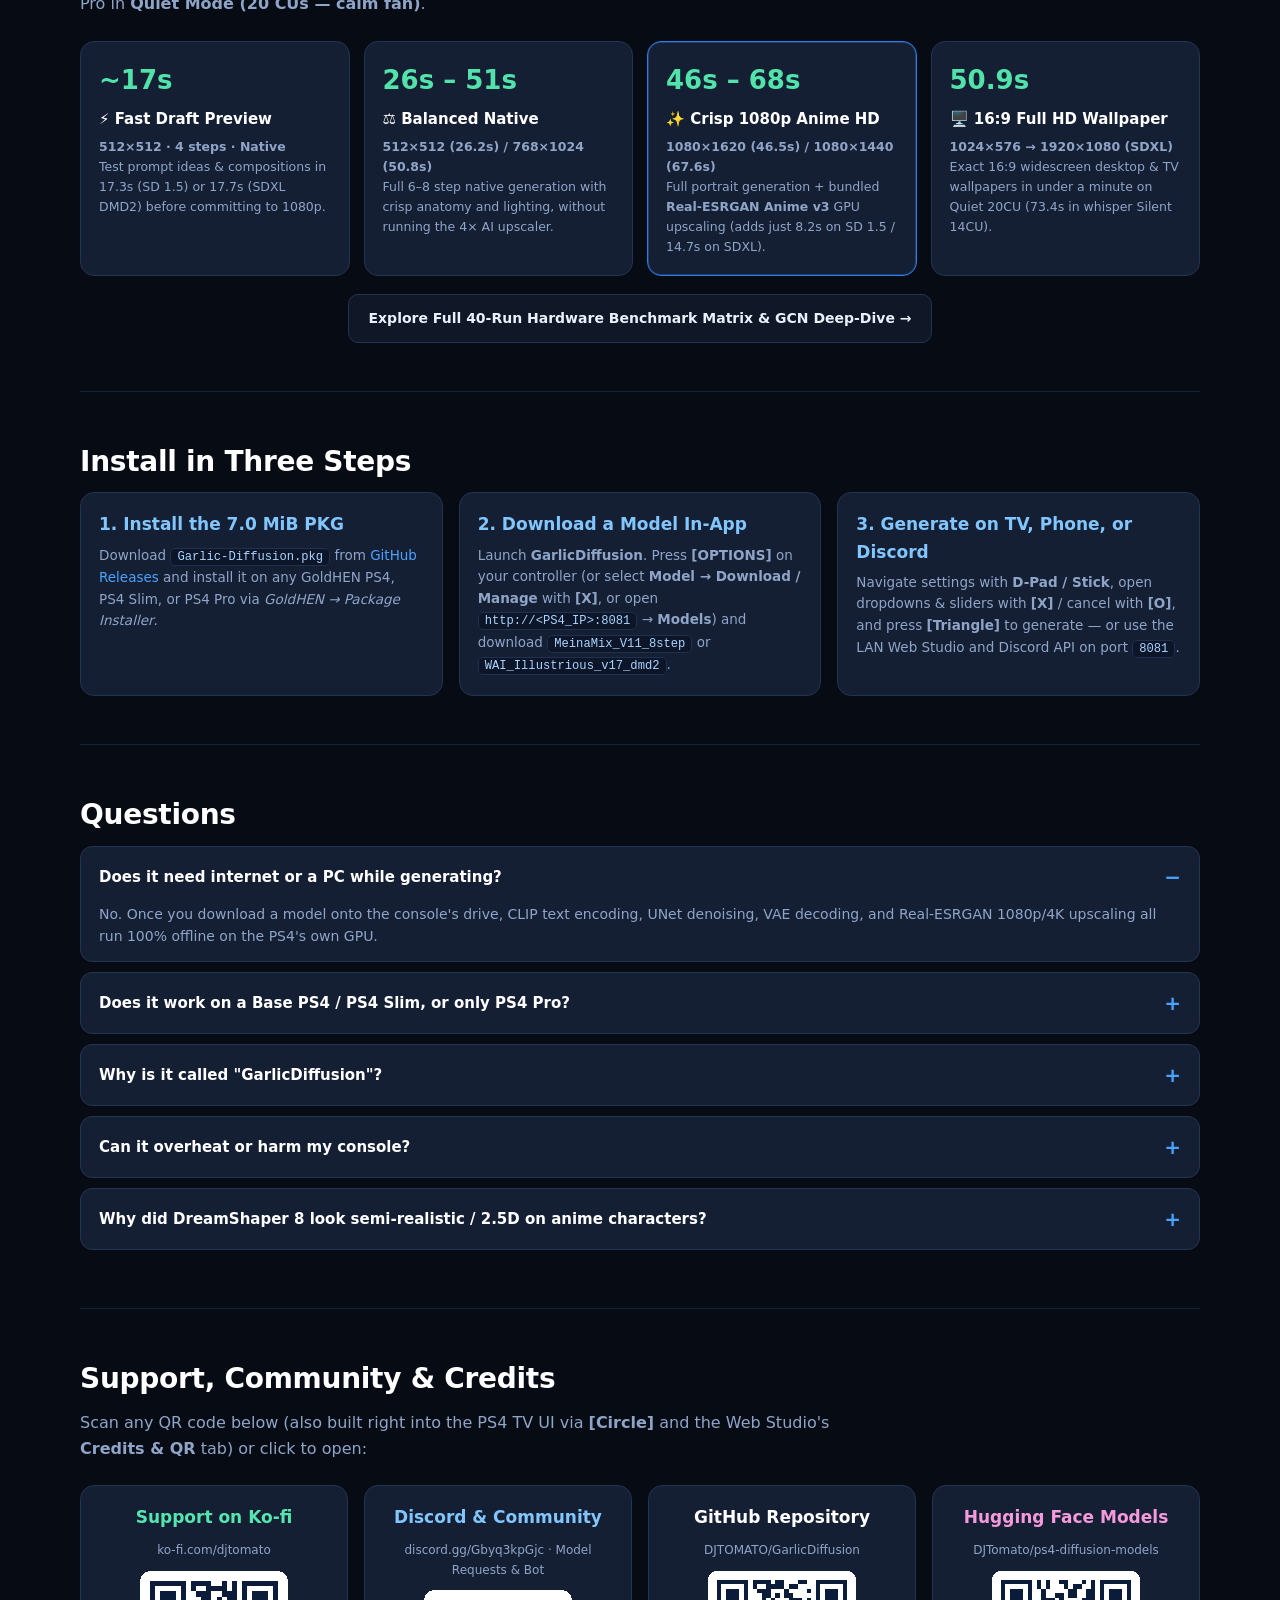
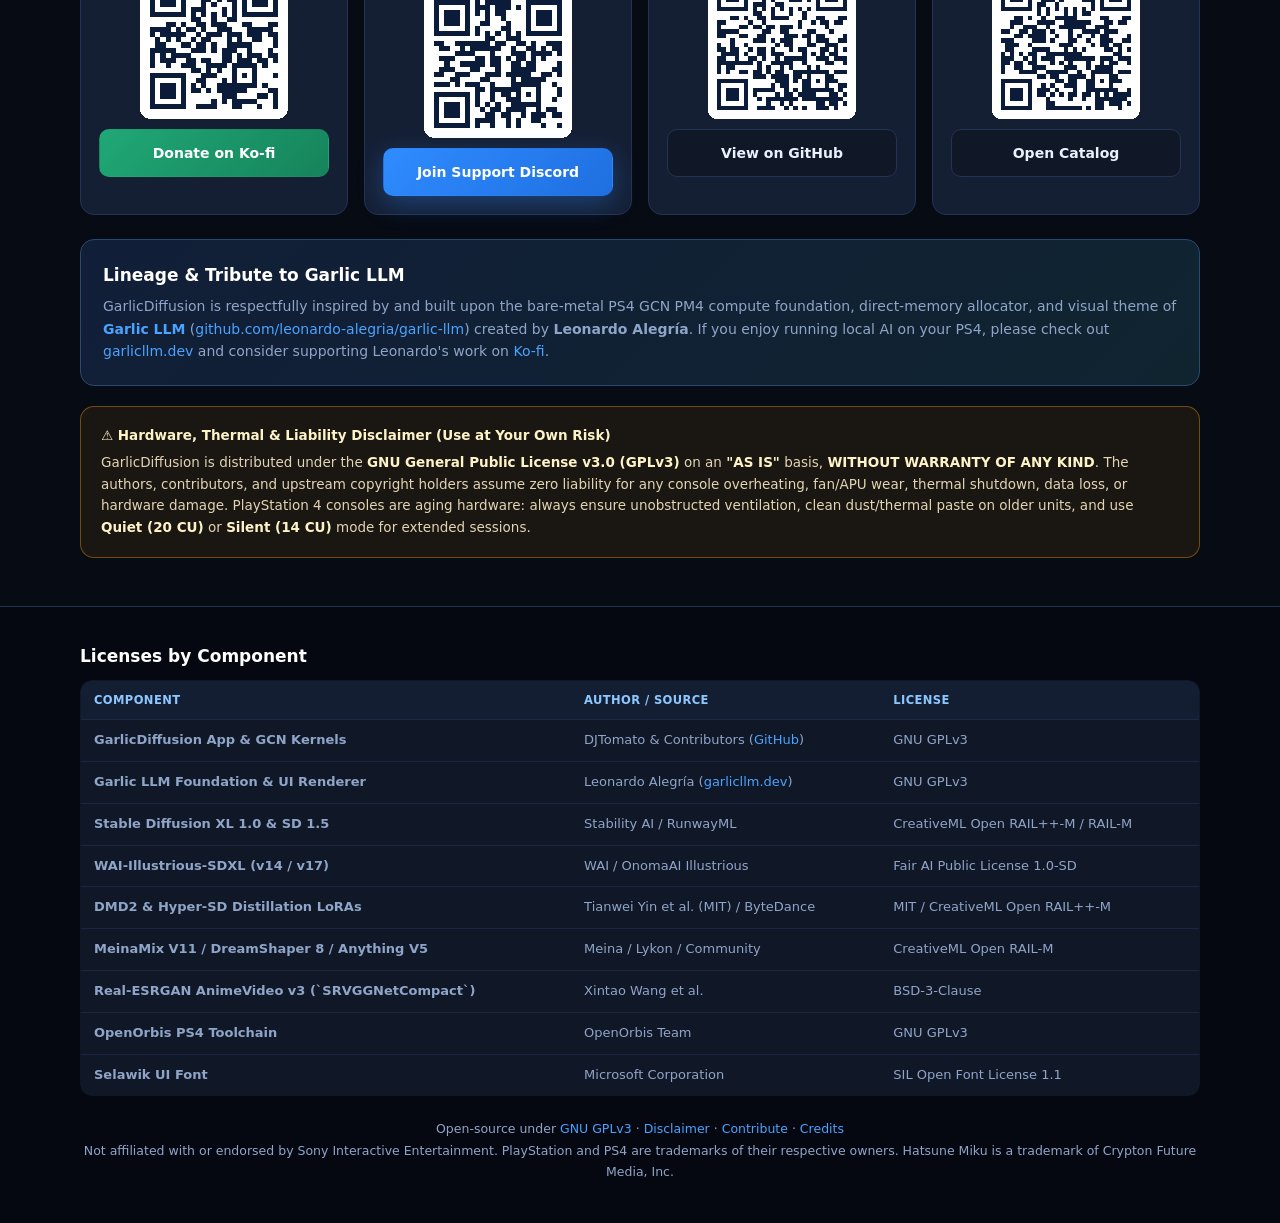
==== commit edd96ac9: "Fix inline bold line-breaks in card sublines and reorder landing page sections" ====
--- a/docs/index.html
+++ b/docs/index.html
@@ -60,6 +60,67 @@
     </div>
   </div>
 
+
+  <!-- HOW THE UI WORKS -->
+  <section id="interface">
+    <h2>Use It on Your TV — or From Any Browser</h2>
+    <p class="lead">Control everything with a DualShock 4 right on your PS4, or open <code>http://&lt;PS4_IP&gt;:8081</code> from any PC, phone, or tablet on your Wi-Fi. Click either screenshot to inspect full size.</p>
+    <div class="samples-wide">
+      <div class="scard wide">
+        <img loading="lazy" src="samples/ps4_ui.jpg" alt="GarlicDiffusion native PS4 TV Studio UI">
+        <div class="smeta">
+          <div>
+            <b>PS4 TV Studio (Controller UI)</b>
+            <div class="subline">Navigate settings with D-Pad / Stick, open dropdowns &amp; sliders with <b>[X]</b>, cancel with <b>[O]</b>, and generate with <b>[Triangle]</b>.</div>
+          </div>
+          <div class="chips"><span class="chip ok">100% On-Console</span><span class="chip">DualShock 4</span></div>
+        </div>
+      </div>
+      <div class="scard wide">
+        <img loading="lazy" src="samples/pc_ui.png" alt="GarlicDiffusion Browser Web Studio UI on port 8081">
+        <div class="smeta">
+          <div>
+            <b>Browser Web Studio (<code>http://&lt;PS4_IP&gt;:8081</code>)</b>
+            <div class="subline">Full Studio, Gallery, Presets, 1-Click Model Downloader, and 1080p/4K upscaling from any PC or phone on your local network.</div>
+          </div>
+          <div class="chips"><span class="chip ok">No PC GPU Needed</span><span class="chip">LAN Web UI</span></div>
+        </div>
+      </div>
+    </div>
+  </section>
+
+  <!-- WHAT IT DOES -->
+  <section id="features">
+    <h2>What It Does</h2>
+    <p class="lead">Everything runs locally on your PlayStation 4. Nothing is sent to the cloud.</p>
+    <div class="grid-3">
+      <div class="card">
+        <h3>SD 1.5 &amp; SDXL on Your PS4</h3>
+        <p>Runs both <b>Stable Diffusion 1.5</b> and <b>SDXL</b> directly on your PS4, PS4 Slim, or PS4 Pro GPU — no PC or cloud needed.</p>
+      </div>
+      <div class="card">
+        <h3>Built-In 1080p &amp; 4K Upscaler</h3>
+        <p>Includes an AI upscaler (<b>Real-ESRGAN</b>) right inside the app to sharpen images to crisp <b>1080p Full HD</b> in seconds, or <b>4K</b> on PS4 Pro.</p>
+      </div>
+      <div class="card">
+        <h3>80+ Ready-to-Use Presets</h3>
+        <p>Comes with <b>20 prompt presets</b>, <b>22 art styles</b> (Ghibli, Shinkai, Manga, and more), and <b>38 anime &amp; game characters</b> ready to pick with your controller.</p>
+      </div>
+      <div class="card">
+        <h3>Quiet &amp; Cool Power Modes</h3>
+        <p>Choose between <b>Silent</b>, <b>Quiet</b>, <b>Balanced</b>, and <b>Turbo</b> modes so your PS4 stays cool and quiet — even during long sessions.</p>
+      </div>
+      <div class="card">
+        <h3>1-Click Model Downloads</h3>
+        <p>Download ready-to-run models straight to your PS4 from <a href="https://huggingface.co/DJTomato/ps4-diffusion-models" target="_blank" rel="noopener">Hugging Face</a> — no USB or FTP needed. Want another model? <a href="https://discord.gg/Gbyq3kpGjc" target="_blank" rel="noopener">Request it on Discord!</a></p>
+      </div>
+      <div class="card">
+        <h3>TV, Phone, PC &amp; Discord</h3>
+        <p>Use it on your TV with a DualShock 4, open the Web Studio from any phone or PC on your Wi-Fi, or connect it to a Discord bot like <a href="https://github.com/zhaobenny/bz-cogs/tree/main/aimage" target="_blank" rel="noopener">aimage</a>.</p>
+      </div>
+    </div>
+  </section>
+
   <!-- HATSUNE MIKU SHOWCASE -->
   <section id="showcase">
     <h2>Real PS4 Pro Outputs — Hatsune Miku Showcase</h2>
@@ -221,70 +282,10 @@
     </div>
   </section>
 
-  <!-- WHAT IT DOES -->
-  <section id="features">
-    <h2>What It Does</h2>
-    <p class="lead">Everything runs locally on your PlayStation 4. Nothing is sent to the cloud.</p>
-    <div class="grid-3">
-      <div class="card">
-        <h3>SD 1.5 &amp; SDXL on Your PS4</h3>
-        <p>Runs both <b>Stable Diffusion 1.5</b> and <b>SDXL</b> directly on your PS4, PS4 Slim, or PS4 Pro GPU — no PC or cloud needed.</p>
-      </div>
-      <div class="card">
-        <h3>Built-In 1080p &amp; 4K Upscaler</h3>
-        <p>Includes an AI upscaler (<b>Real-ESRGAN</b>) right inside the app to sharpen images to crisp <b>1080p Full HD</b> in seconds, or <b>4K</b> on PS4 Pro.</p>
-      </div>
-      <div class="card">
-        <h3>80+ Ready-to-Use Presets</h3>
-        <p>Comes with <b>20 prompt presets</b>, <b>22 art styles</b> (Ghibli, Shinkai, Manga, and more), and <b>38 anime &amp; game characters</b> ready to pick with your controller.</p>
-      </div>
-      <div class="card">
-        <h3>Quiet &amp; Cool Power Modes</h3>
-        <p>Choose between <b>Silent</b>, <b>Quiet</b>, <b>Balanced</b>, and <b>Turbo</b> modes so your PS4 stays cool and quiet — even during long sessions.</p>
-      </div>
-      <div class="card">
-        <h3>1-Click Model Downloads</h3>
-        <p>Download ready-to-run models straight to your PS4 from <a href="https://huggingface.co/DJTomato/ps4-diffusion-models" target="_blank" rel="noopener">Hugging Face</a> — no USB or FTP needed. Want another model? <a href="https://discord.gg/Gbyq3kpGjc" target="_blank" rel="noopener">Request it on Discord!</a></p>
-      </div>
-      <div class="card">
-        <h3>TV, Phone, PC &amp; Discord</h3>
-        <p>Use it on your TV with a DualShock 4, open the Web Studio from any phone or PC on your Wi-Fi, or connect it to a Discord bot like <a href="https://github.com/zhaobenny/bz-cogs/tree/main/aimage" target="_blank" rel="noopener">aimage</a>.</p>
-      </div>
-    </div>
-  </section>
-
-  <!-- HOW THE UI WORKS -->
-  <section id="interface">
-    <h2>Use It on Your TV — or From Any Browser</h2>
-    <p class="lead">Control everything with a DualShock 4 right on your PS4, or open <code>http://&lt;PS4_IP&gt;:8081</code> from any PC, phone, or tablet on your Wi-Fi. Click either screenshot to inspect full size.</p>
-    <div class="samples-wide">
-      <div class="scard wide">
-        <img loading="lazy" src="samples/ps4_ui.jpg" alt="GarlicDiffusion native PS4 TV Studio UI">
-        <div class="smeta">
-          <div>
-            <b>PS4 TV Studio (Controller UI)</b>
-            <div class="subline">Navigate settings with D-Pad / Stick, open dropdowns &amp; sliders with <b>[X]</b>, cancel with <b>[O]</b>, and generate with <b>[Triangle]</b>.</div>
-          </div>
-          <div class="chips"><span class="chip ok">100% On-Console</span><span class="chip">DualShock 4</span></div>
-        </div>
-      </div>
-      <div class="scard wide">
-        <img loading="lazy" src="samples/pc_ui.png" alt="GarlicDiffusion Browser Web Studio UI on port 8081">
-        <div class="smeta">
-          <div>
-            <b>Browser Web Studio (<code>http://&lt;PS4_IP&gt;:8081</code>)</b>
-            <div class="subline">Full Studio, Gallery, Presets, 1-Click Model Downloader, and 1080p/4K upscaling from any PC or phone on your local network.</div>
-          </div>
-          <div class="chips"><span class="chip ok">No PC GPU Needed</span><span class="chip">LAN Web UI</span></div>
-        </div>
-      </div>
-    </div>
-  </section>
-
   <!-- 3-STEP INSTALL -->
   <section id="install">
     <h2>Install in Three Steps</h2>
-    <div class="grid">
+    <div class="grid-3">
       <div class="card">
         <h3>1. Install the 7.0 MiB PKG</h3>
         <p>Download <code>Garlic-Diffusion.pkg</code> from <a href="https://github.com/DJTOMATO/GarlicDiffusion/releases/latest" target="_blank" rel="noopener">GitHub Releases</a> and install it on any GoldHEN PS4, PS4 Slim, or PS4 Pro via <i>GoldHEN → Package Installer</i>.</p>
@@ -299,7 +300,6 @@
       </div>
     </div>
   </section>
-
   <!-- FAQ (Inspired by garlicllm.dev) -->
   <section id="faq">
     <h2>Questions</h2>
--- a/docs/style.css
+++ b/docs/style.css
@@ -233,7 +233,7 @@
 .scard.wide img { aspect-ratio: 16 / 9; }
 .scard.sq img { aspect-ratio: 1 / 1; }
 .smeta { padding: 14px; font-size: 13px; flex: 1; display: flex; flex-direction: column; justify-content: space-between; }
-.smeta b { color: #fff; display: block; margin-bottom: 4px; font-size: 14.5px; }
+.smeta > div > b { color: #fff; display: block; margin-bottom: 4px; font-size: 14.5px; }
 .smeta .subline { color: var(--muted); font-size: 12.5px; }
 
 /* Chips */
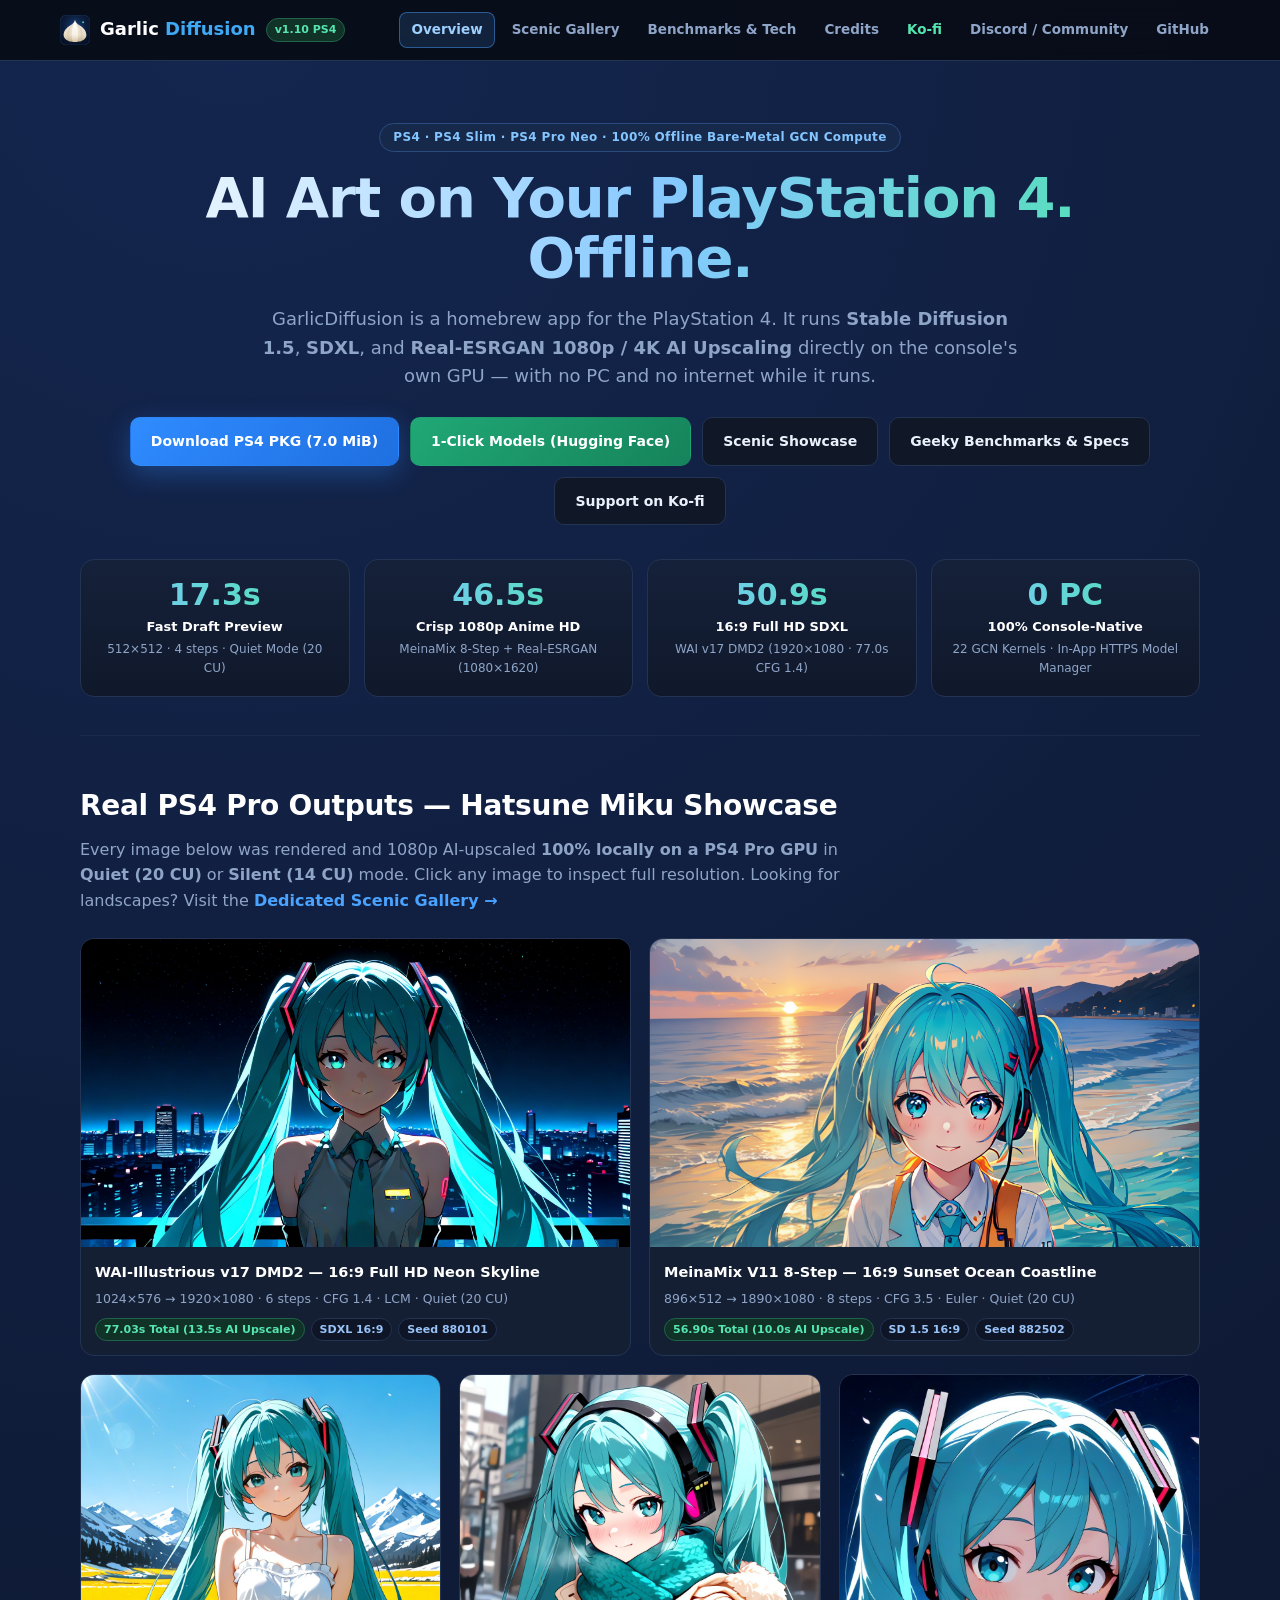
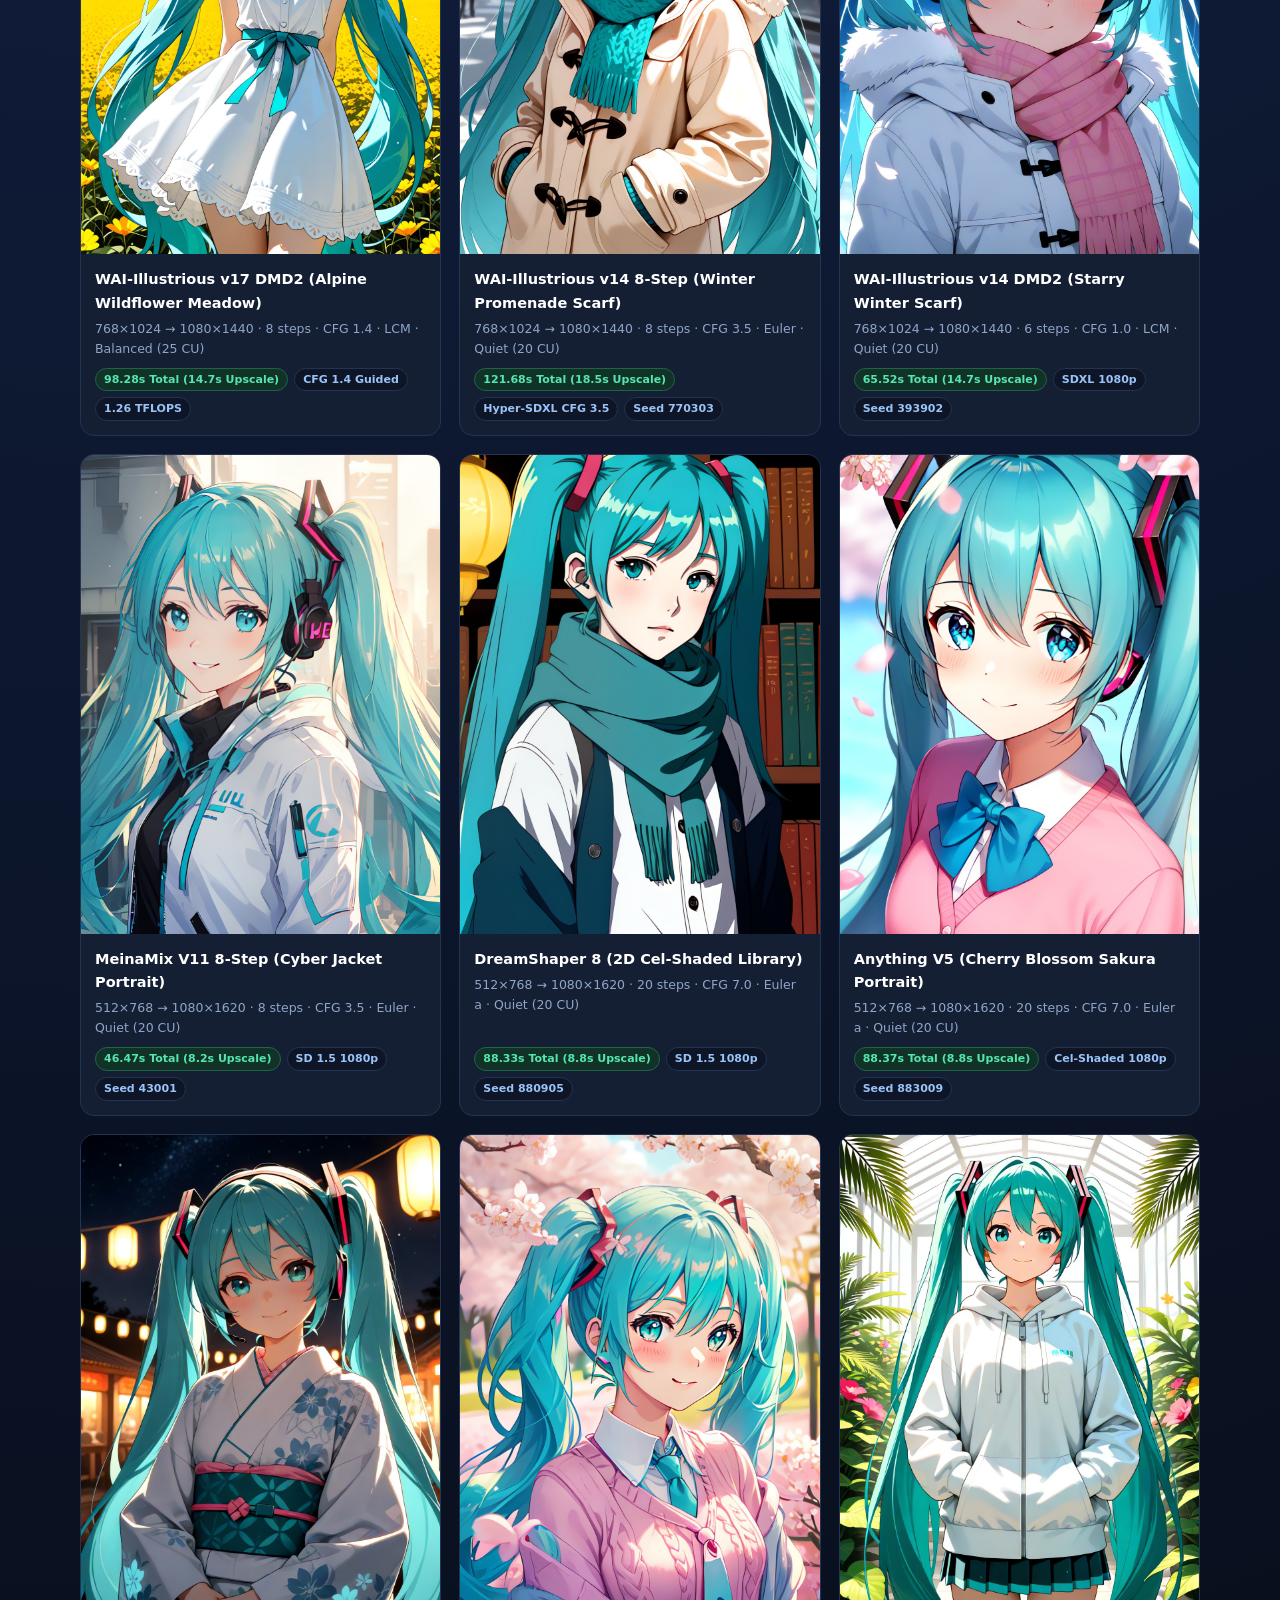
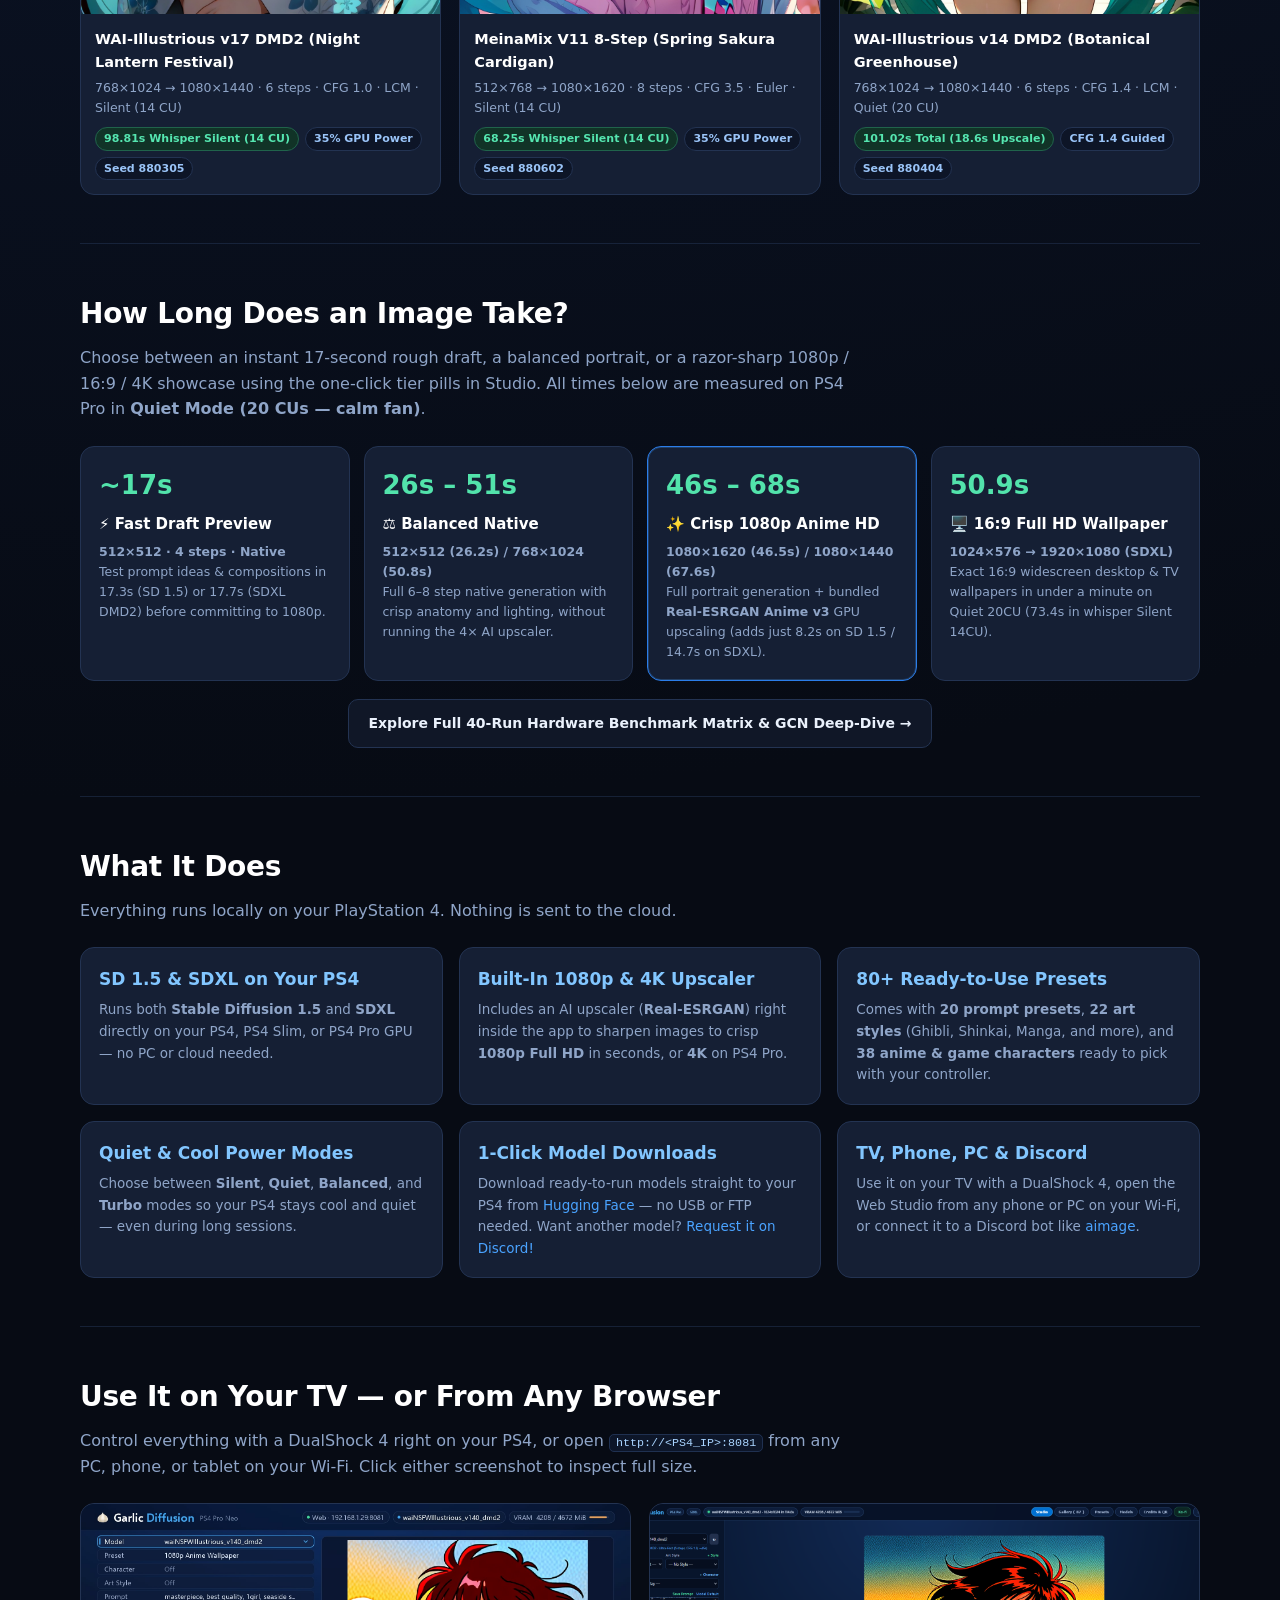
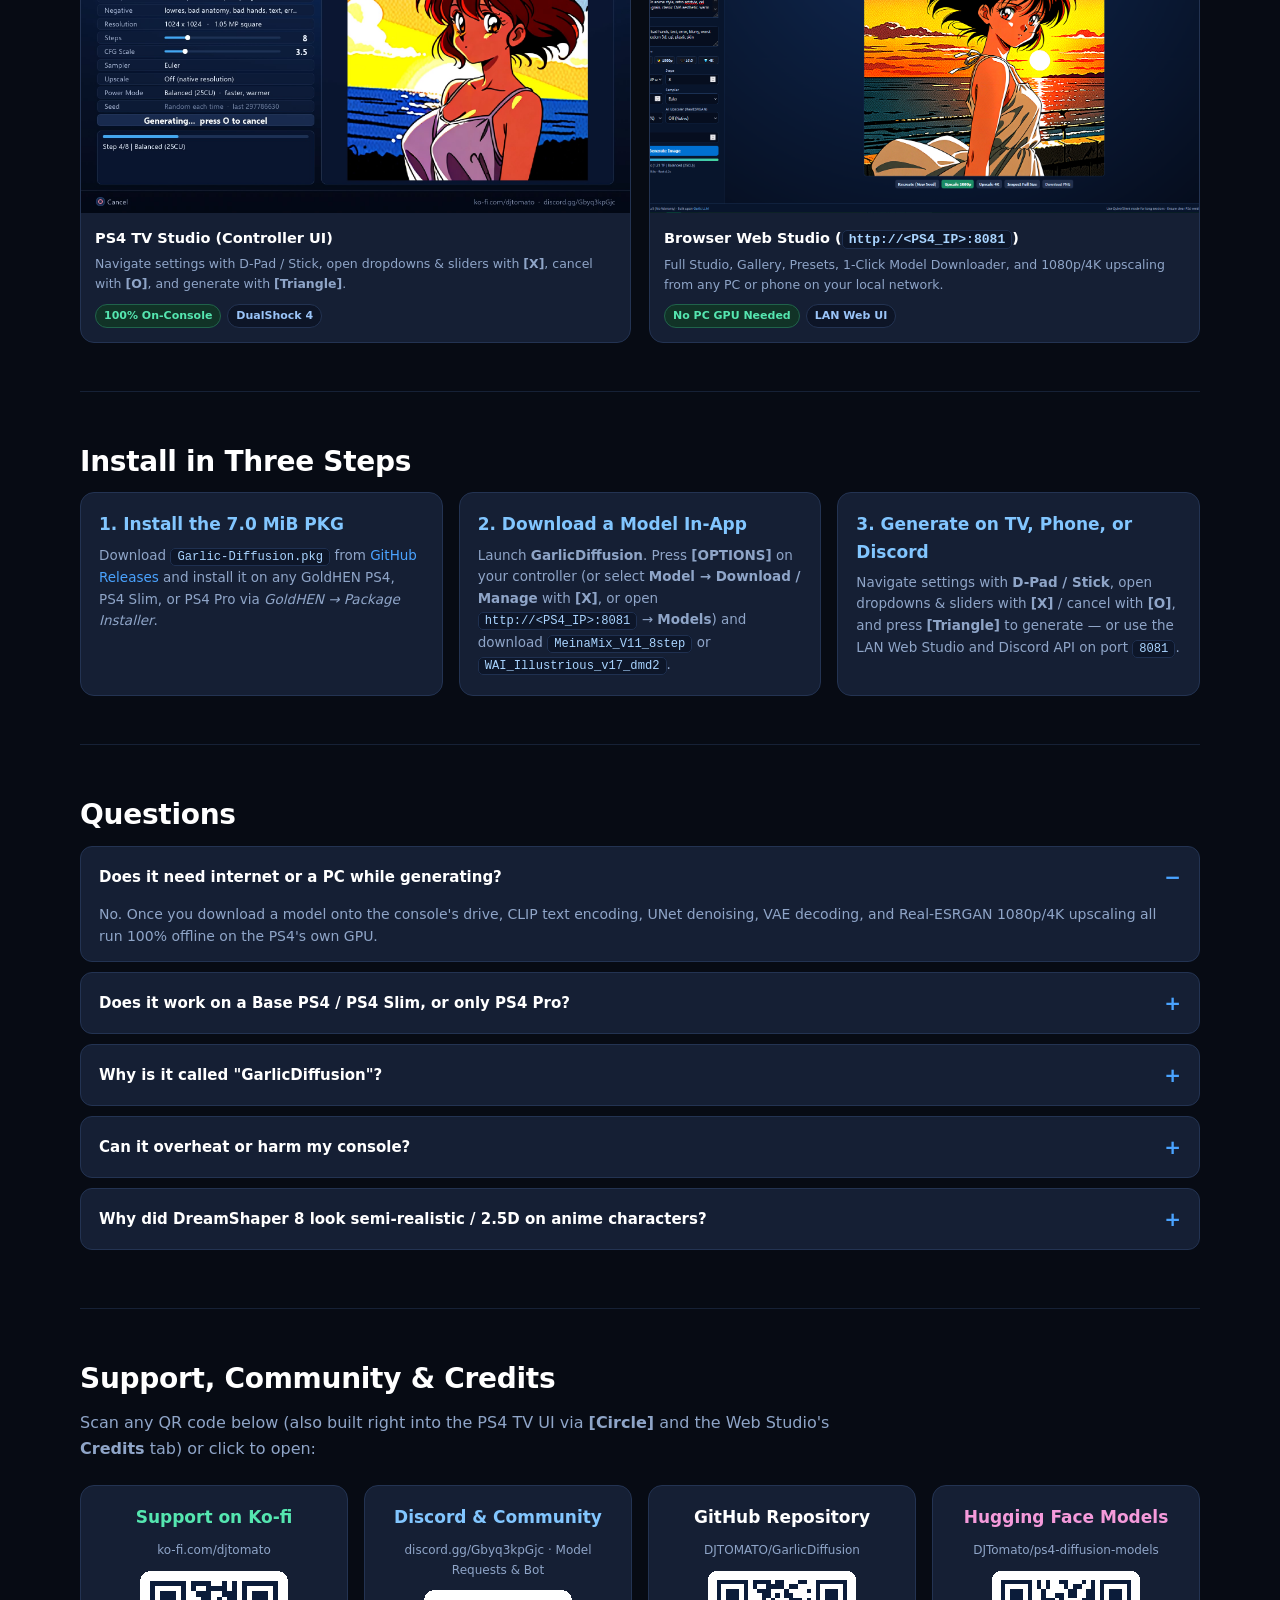
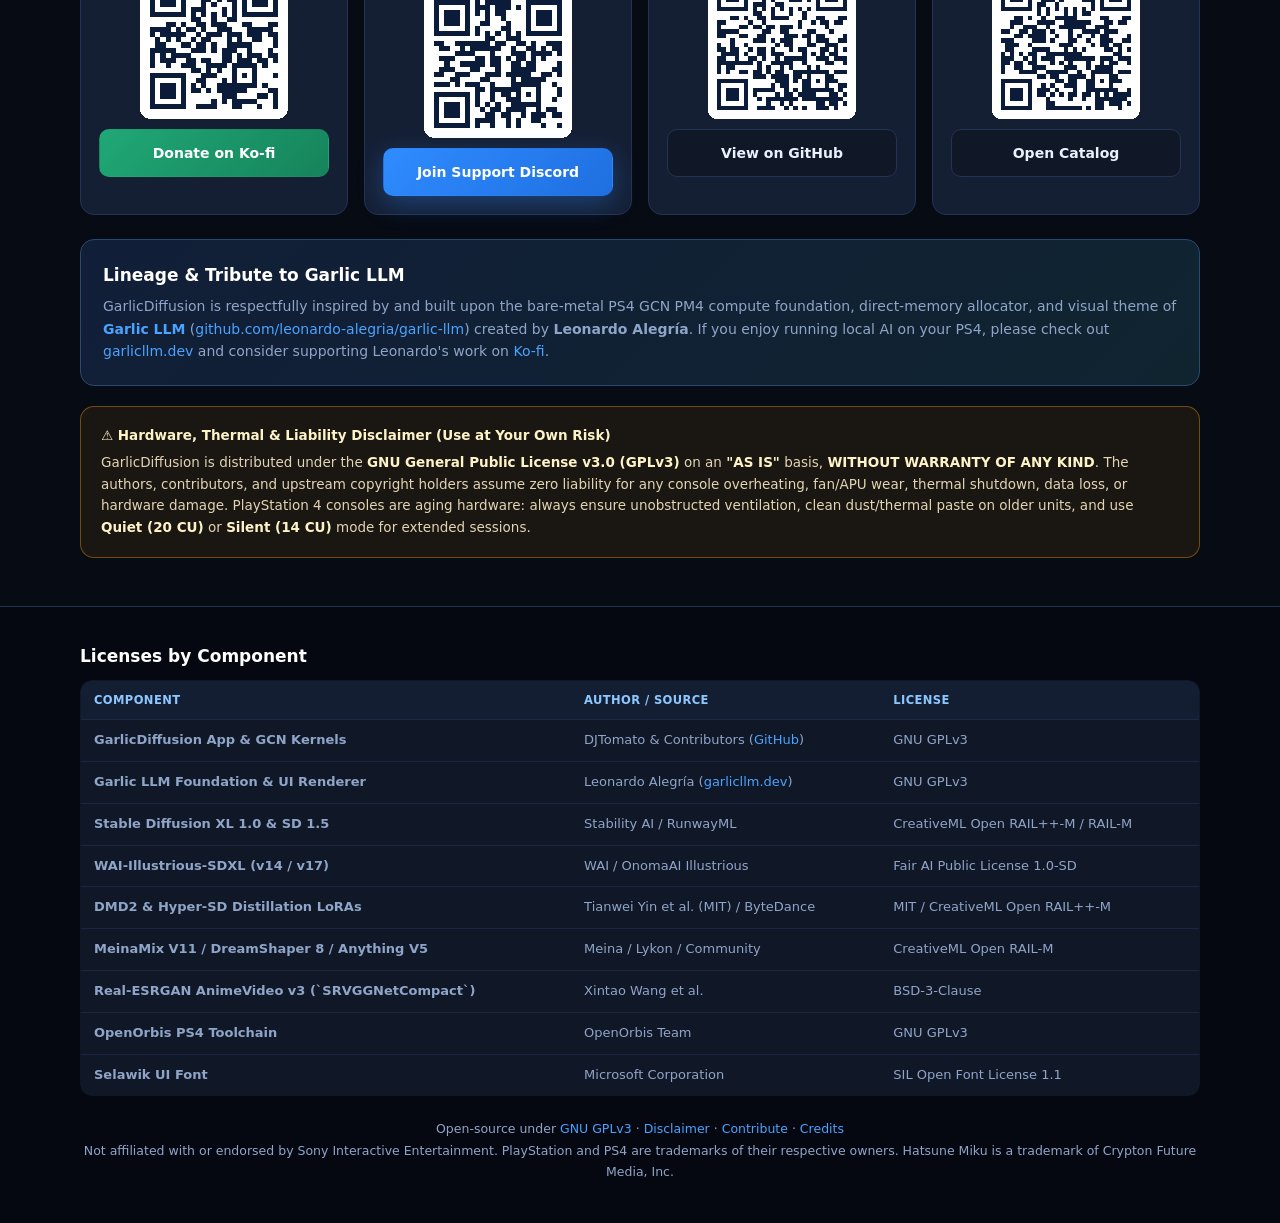
==== commit bd265ae1: "v1.16 Reworked paginated TV & Web LoRA Manager with Download Queue & Download All, 22 verified compa" ====
--- a/docs/index.html
+++ b/docs/index.html
@@ -17,7 +17,7 @@
       <a href="benchmarks.html">Benchmarks &amp; Tech</a>
       <a href="#credits">Credits</a>
       <a href="https://ko-fi.com/djtomato" target="_blank" rel="noopener" style="color:#55e6b0">Ko-fi</a>
-      <a href="https://discord.gg/Gbyq3kpGjc" target="_blank" rel="noopener">Discord</a>
+      <a href="https://discord.gg/Gbyq3kpGjc" target="_blank" rel="noopener">Discord / Community</a>
       <a href="https://github.com/DJTOMATO/GarlicDiffusion" target="_blank" rel="noopener">GitHub</a>
     </div>
   </div>
@@ -60,67 +60,6 @@
     </div>
   </div>
 
-
-  <!-- HOW THE UI WORKS -->
-  <section id="interface">
-    <h2>Use It on Your TV — or From Any Browser</h2>
-    <p class="lead">Control everything with a DualShock 4 right on your PS4, or open <code>http://&lt;PS4_IP&gt;:8081</code> from any PC, phone, or tablet on your Wi-Fi. Click either screenshot to inspect full size.</p>
-    <div class="samples-wide">
-      <div class="scard wide">
-        <img loading="lazy" src="samples/ps4_ui.jpg" alt="GarlicDiffusion native PS4 TV Studio UI">
-        <div class="smeta">
-          <div>
-            <b>PS4 TV Studio (Controller UI)</b>
-            <div class="subline">Navigate settings with D-Pad / Stick, open dropdowns &amp; sliders with <b>[X]</b>, cancel with <b>[O]</b>, and generate with <b>[Triangle]</b>.</div>
-          </div>
-          <div class="chips"><span class="chip ok">100% On-Console</span><span class="chip">DualShock 4</span></div>
-        </div>
-      </div>
-      <div class="scard wide">
-        <img loading="lazy" src="samples/pc_ui.png" alt="GarlicDiffusion Browser Web Studio UI on port 8081">
-        <div class="smeta">
-          <div>
-            <b>Browser Web Studio (<code>http://&lt;PS4_IP&gt;:8081</code>)</b>
-            <div class="subline">Full Studio, Gallery, Presets, 1-Click Model Downloader, and 1080p/4K upscaling from any PC or phone on your local network.</div>
-          </div>
-          <div class="chips"><span class="chip ok">No PC GPU Needed</span><span class="chip">LAN Web UI</span></div>
-        </div>
-      </div>
-    </div>
-  </section>
-
-  <!-- WHAT IT DOES -->
-  <section id="features">
-    <h2>What It Does</h2>
-    <p class="lead">Everything runs locally on your PlayStation 4. Nothing is sent to the cloud.</p>
-    <div class="grid-3">
-      <div class="card">
-        <h3>SD 1.5 &amp; SDXL on Your PS4</h3>
-        <p>Runs both <b>Stable Diffusion 1.5</b> and <b>SDXL</b> directly on your PS4, PS4 Slim, or PS4 Pro GPU — no PC or cloud needed.</p>
-      </div>
-      <div class="card">
-        <h3>Built-In 1080p &amp; 4K Upscaler</h3>
-        <p>Includes an AI upscaler (<b>Real-ESRGAN</b>) right inside the app to sharpen images to crisp <b>1080p Full HD</b> in seconds, or <b>4K</b> on PS4 Pro.</p>
-      </div>
-      <div class="card">
-        <h3>80+ Ready-to-Use Presets</h3>
-        <p>Comes with <b>20 prompt presets</b>, <b>22 art styles</b> (Ghibli, Shinkai, Manga, and more), and <b>38 anime &amp; game characters</b> ready to pick with your controller.</p>
-      </div>
-      <div class="card">
-        <h3>Quiet &amp; Cool Power Modes</h3>
-        <p>Choose between <b>Silent</b>, <b>Quiet</b>, <b>Balanced</b>, and <b>Turbo</b> modes so your PS4 stays cool and quiet — even during long sessions.</p>
-      </div>
-      <div class="card">
-        <h3>1-Click Model Downloads</h3>
-        <p>Download ready-to-run models straight to your PS4 from <a href="https://huggingface.co/DJTomato/ps4-diffusion-models" target="_blank" rel="noopener">Hugging Face</a> — no USB or FTP needed. Want another model? <a href="https://discord.gg/Gbyq3kpGjc" target="_blank" rel="noopener">Request it on Discord!</a></p>
-      </div>
-      <div class="card">
-        <h3>TV, Phone, PC &amp; Discord</h3>
-        <p>Use it on your TV with a DualShock 4, open the Web Studio from any phone or PC on your Wi-Fi, or connect it to a Discord bot like <a href="https://github.com/zhaobenny/bz-cogs/tree/main/aimage" target="_blank" rel="noopener">aimage</a>.</p>
-      </div>
-    </div>
-  </section>
-
   <!-- HATSUNE MIKU SHOWCASE -->
   <section id="showcase">
     <h2>Real PS4 Pro Outputs — Hatsune Miku Showcase</h2>
@@ -282,10 +221,70 @@
     </div>
   </section>
 
+  <!-- WHAT IT DOES -->
+  <section id="features">
+    <h2>What It Does</h2>
+    <p class="lead">Everything runs locally on your PlayStation 4. Nothing is sent to the cloud.</p>
+    <div class="grid-3">
+      <div class="card">
+        <h3>SD 1.5 &amp; SDXL on Your PS4</h3>
+        <p>Runs both <b>Stable Diffusion 1.5</b> and <b>SDXL</b> directly on your PS4, PS4 Slim, or PS4 Pro GPU — no PC or cloud needed.</p>
+      </div>
+      <div class="card">
+        <h3>Built-In 1080p &amp; 4K Upscaler</h3>
+        <p>Includes an AI upscaler (<b>Real-ESRGAN</b>) right inside the app to sharpen images to crisp <b>1080p Full HD</b> in seconds, or <b>4K</b> on PS4 Pro.</p>
+      </div>
+      <div class="card">
+        <h3>80+ Ready-to-Use Presets</h3>
+        <p>Comes with <b>20 prompt presets</b>, <b>22 art styles</b> (Ghibli, Shinkai, Manga, and more), and <b>38 anime &amp; game characters</b> ready to pick with your controller.</p>
+      </div>
+      <div class="card">
+        <h3>Quiet &amp; Cool Power Modes</h3>
+        <p>Choose between <b>Silent</b>, <b>Quiet</b>, <b>Balanced</b>, and <b>Turbo</b> modes so your PS4 stays cool and quiet — even during long sessions.</p>
+      </div>
+      <div class="card">
+        <h3>1-Click Model Downloads</h3>
+        <p>Download ready-to-run models straight to your PS4 from <a href="https://huggingface.co/DJTomato/ps4-diffusion-models" target="_blank" rel="noopener">Hugging Face</a> — no USB or FTP needed. Want another model? <a href="https://discord.gg/Gbyq3kpGjc" target="_blank" rel="noopener">Request it on Discord!</a></p>
+      </div>
+      <div class="card">
+        <h3>TV, Phone, PC &amp; Discord</h3>
+        <p>Use it on your TV with a DualShock 4, open the Web Studio from any phone or PC on your Wi-Fi, or connect it to a Discord bot like <a href="https://github.com/zhaobenny/bz-cogs/tree/main/aimage" target="_blank" rel="noopener">aimage</a>.</p>
+      </div>
+    </div>
+  </section>
+
+  <!-- HOW THE UI WORKS -->
+  <section id="interface">
+    <h2>Use It on Your TV — or From Any Browser</h2>
+    <p class="lead">Control everything with a DualShock 4 right on your PS4, or open <code>http://&lt;PS4_IP&gt;:8081</code> from any PC, phone, or tablet on your Wi-Fi. Click either screenshot to inspect full size.</p>
+    <div class="samples-wide">
+      <div class="scard wide">
+        <img loading="lazy" src="samples/ps4_ui.jpg" alt="GarlicDiffusion native PS4 TV Studio UI">
+        <div class="smeta">
+          <div>
+            <b>PS4 TV Studio (Controller UI)</b>
+            <div class="subline">Navigate settings with D-Pad / Stick, open dropdowns &amp; sliders with <b>[X]</b>, cancel with <b>[O]</b>, and generate with <b>[Triangle]</b>.</div>
+          </div>
+          <div class="chips"><span class="chip ok">100% On-Console</span><span class="chip">DualShock 4</span></div>
+        </div>
+      </div>
+      <div class="scard wide">
+        <img loading="lazy" src="samples/pc_ui.png" alt="GarlicDiffusion Browser Web Studio UI on port 8081">
+        <div class="smeta">
+          <div>
+            <b>Browser Web Studio (<code>http://&lt;PS4_IP&gt;:8081</code>)</b>
+            <div class="subline">Full Studio, Gallery, Presets, 1-Click Model Downloader, and 1080p/4K upscaling from any PC or phone on your local network.</div>
+          </div>
+          <div class="chips"><span class="chip ok">No PC GPU Needed</span><span class="chip">LAN Web UI</span></div>
+        </div>
+      </div>
+    </div>
+  </section>
+
   <!-- 3-STEP INSTALL -->
   <section id="install">
     <h2>Install in Three Steps</h2>
-    <div class="grid-3">
+    <div class="grid">
       <div class="card">
         <h3>1. Install the 7.0 MiB PKG</h3>
         <p>Download <code>Garlic-Diffusion.pkg</code> from <a href="https://github.com/DJTOMATO/GarlicDiffusion/releases/latest" target="_blank" rel="noopener">GitHub Releases</a> and install it on any GoldHEN PS4, PS4 Slim, or PS4 Pro via <i>GoldHEN → Package Installer</i>.</p>
@@ -300,6 +299,7 @@
       </div>
     </div>
   </section>
+
   <!-- FAQ (Inspired by garlicllm.dev) -->
   <section id="faq">
     <h2>Questions</h2>
@@ -328,7 +328,7 @@
   <!-- CREDITS, SUPPORT & QR CODES -->
   <section id="credits">
     <h2>Support, Community &amp; Credits</h2>
-    <p class="lead">Scan any QR code below (also built right into the PS4 TV UI via <b>[Circle]</b> and the Web Studio's <b>Credits &amp; QR</b> tab) or click to open:</p>
+    <p class="lead">Scan any QR code below (also built right into the PS4 TV UI via <b>[Circle]</b> and the Web Studio's <b>Credits</b> tab) or click to open:</p>
 
     <div class="grid" style="grid-template-columns:repeat(auto-fit,minmax(230px,1fr));margin-bottom:24px">
       <div class="card" style="text-align:center;display:flex;flex-direction:column;align-items:center;gap:10px">
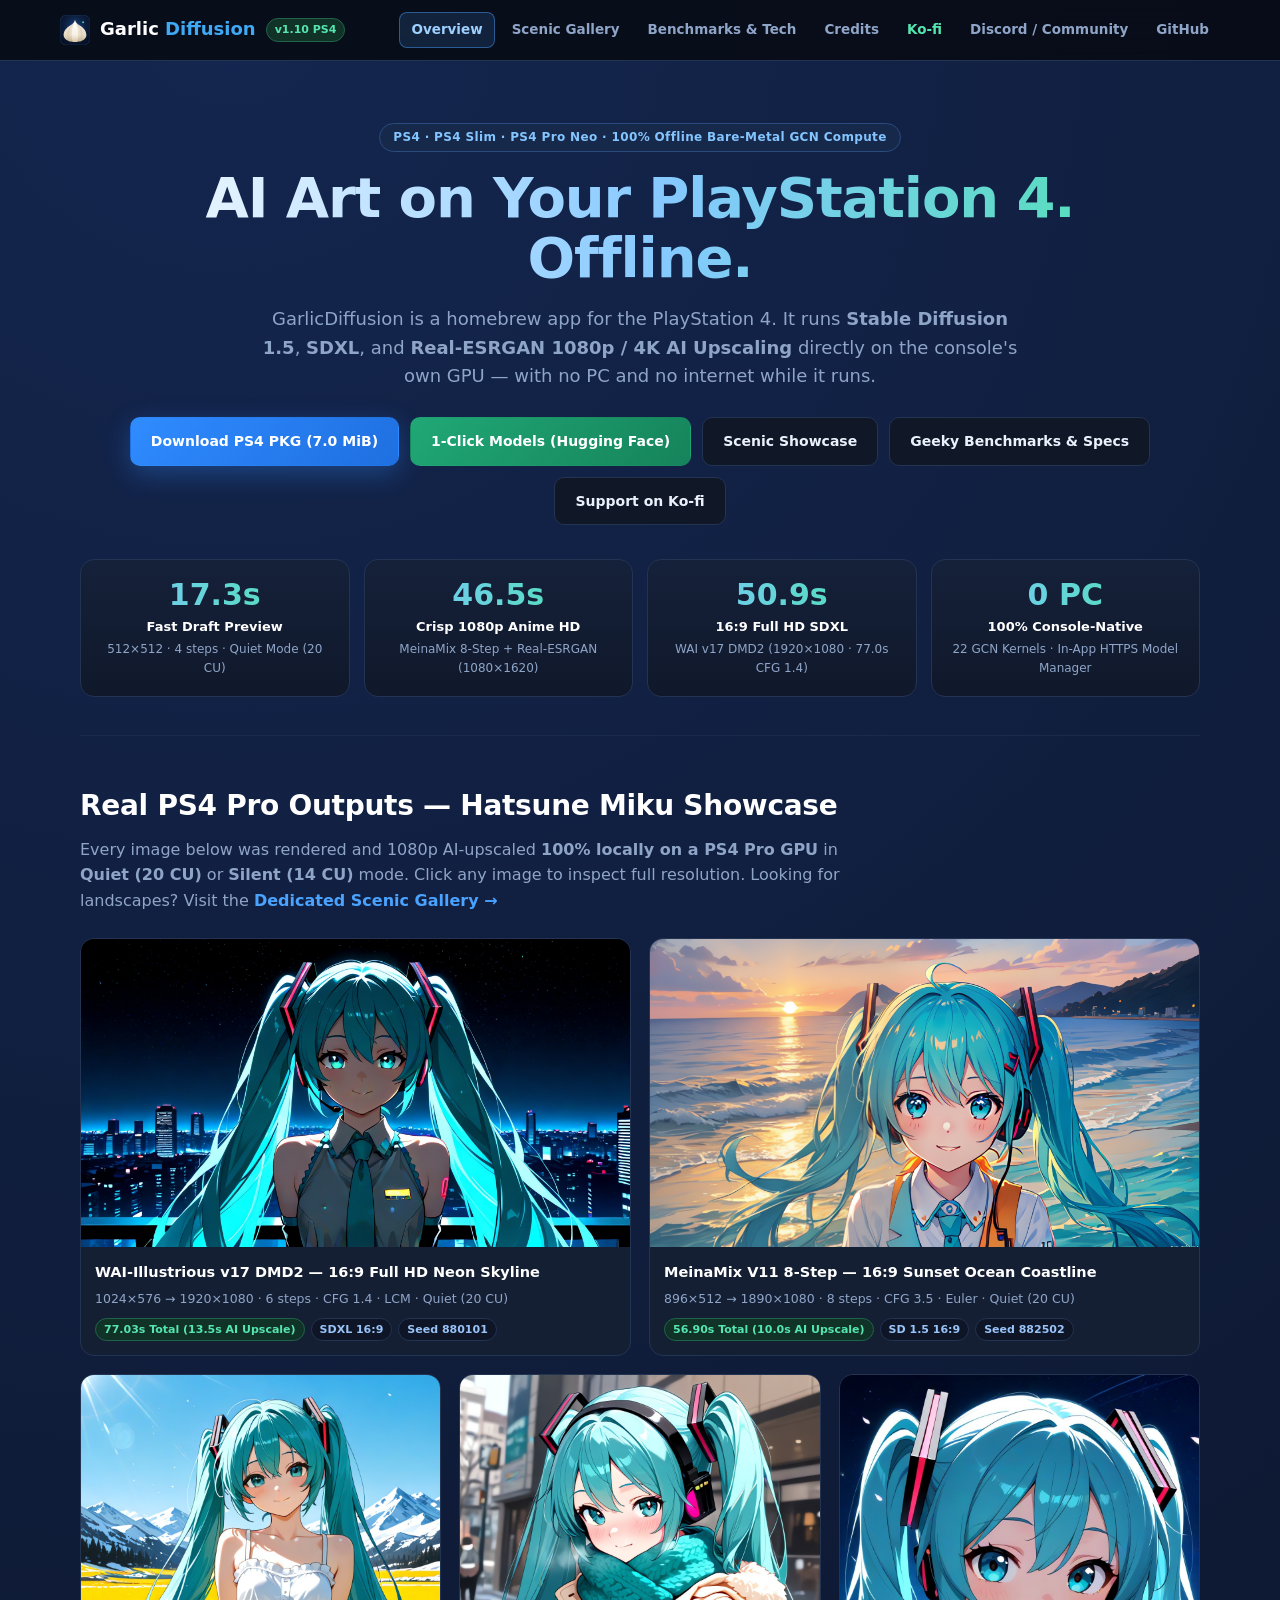
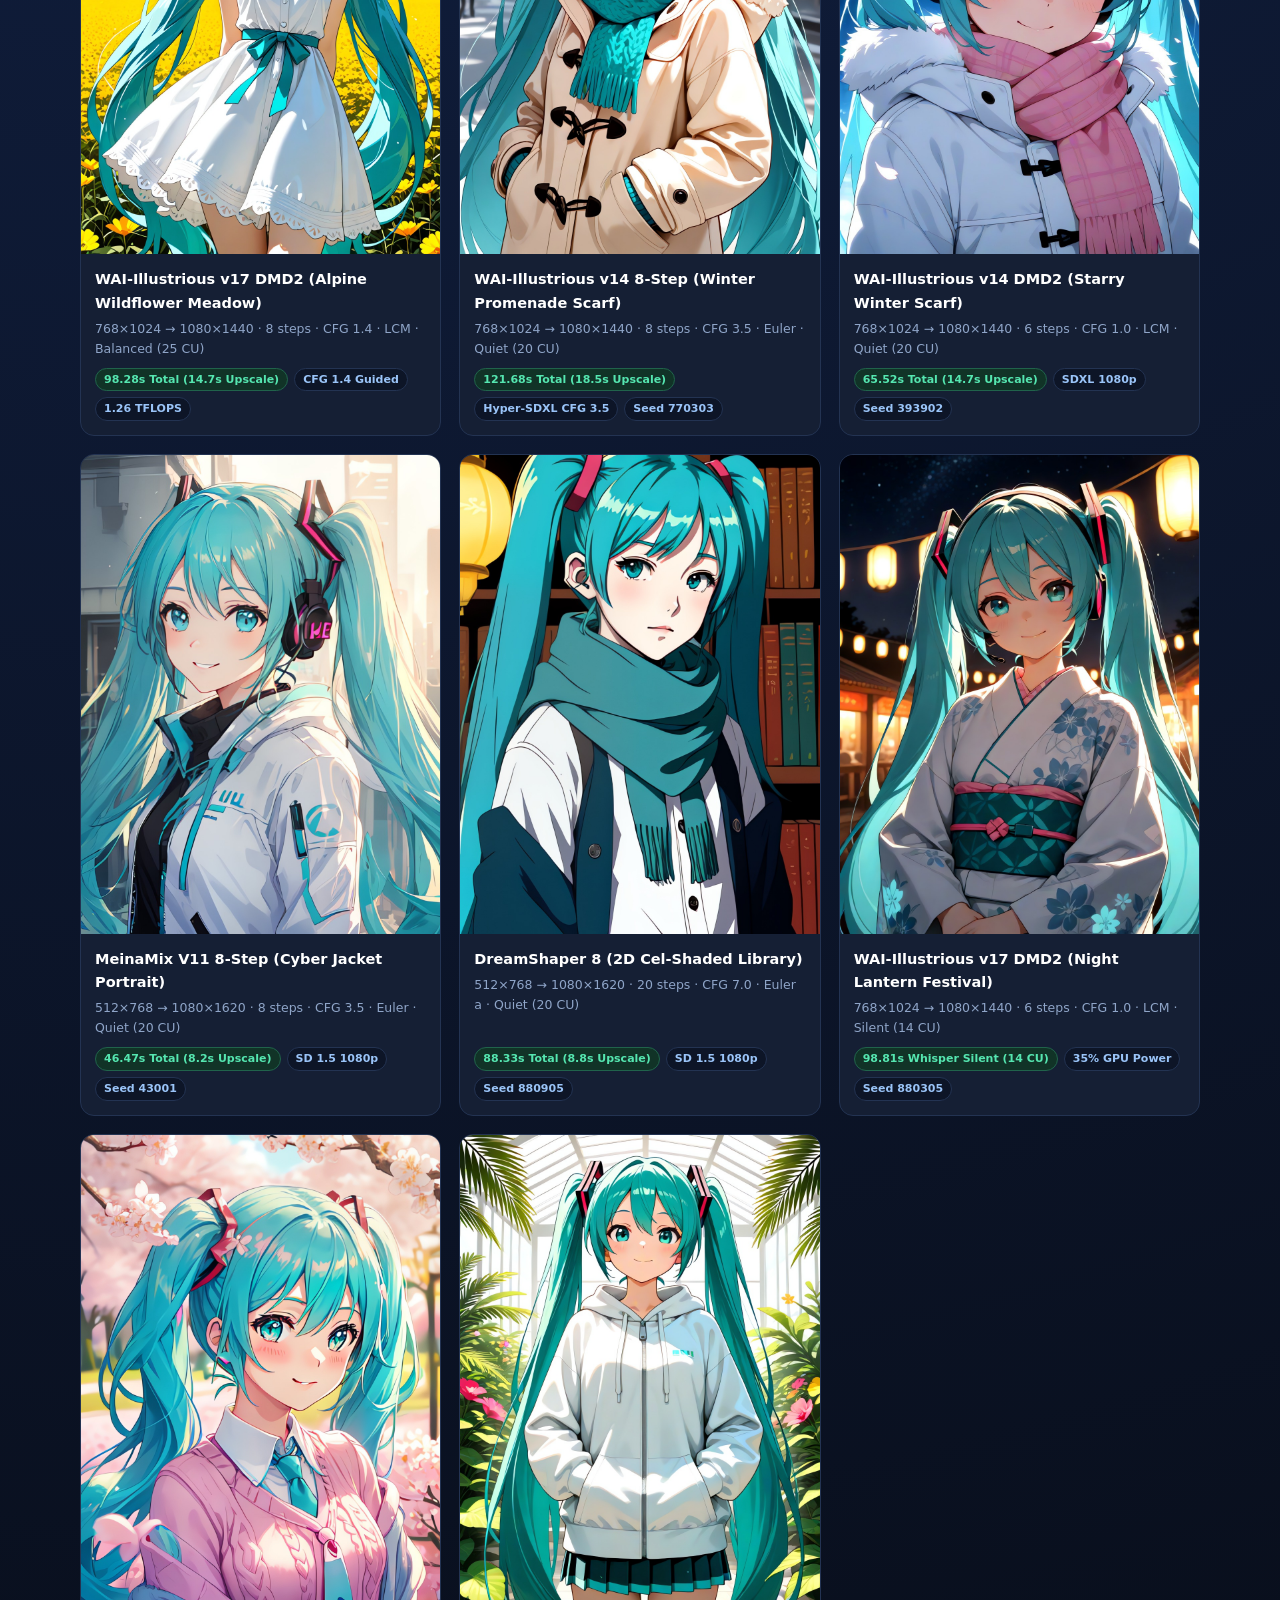
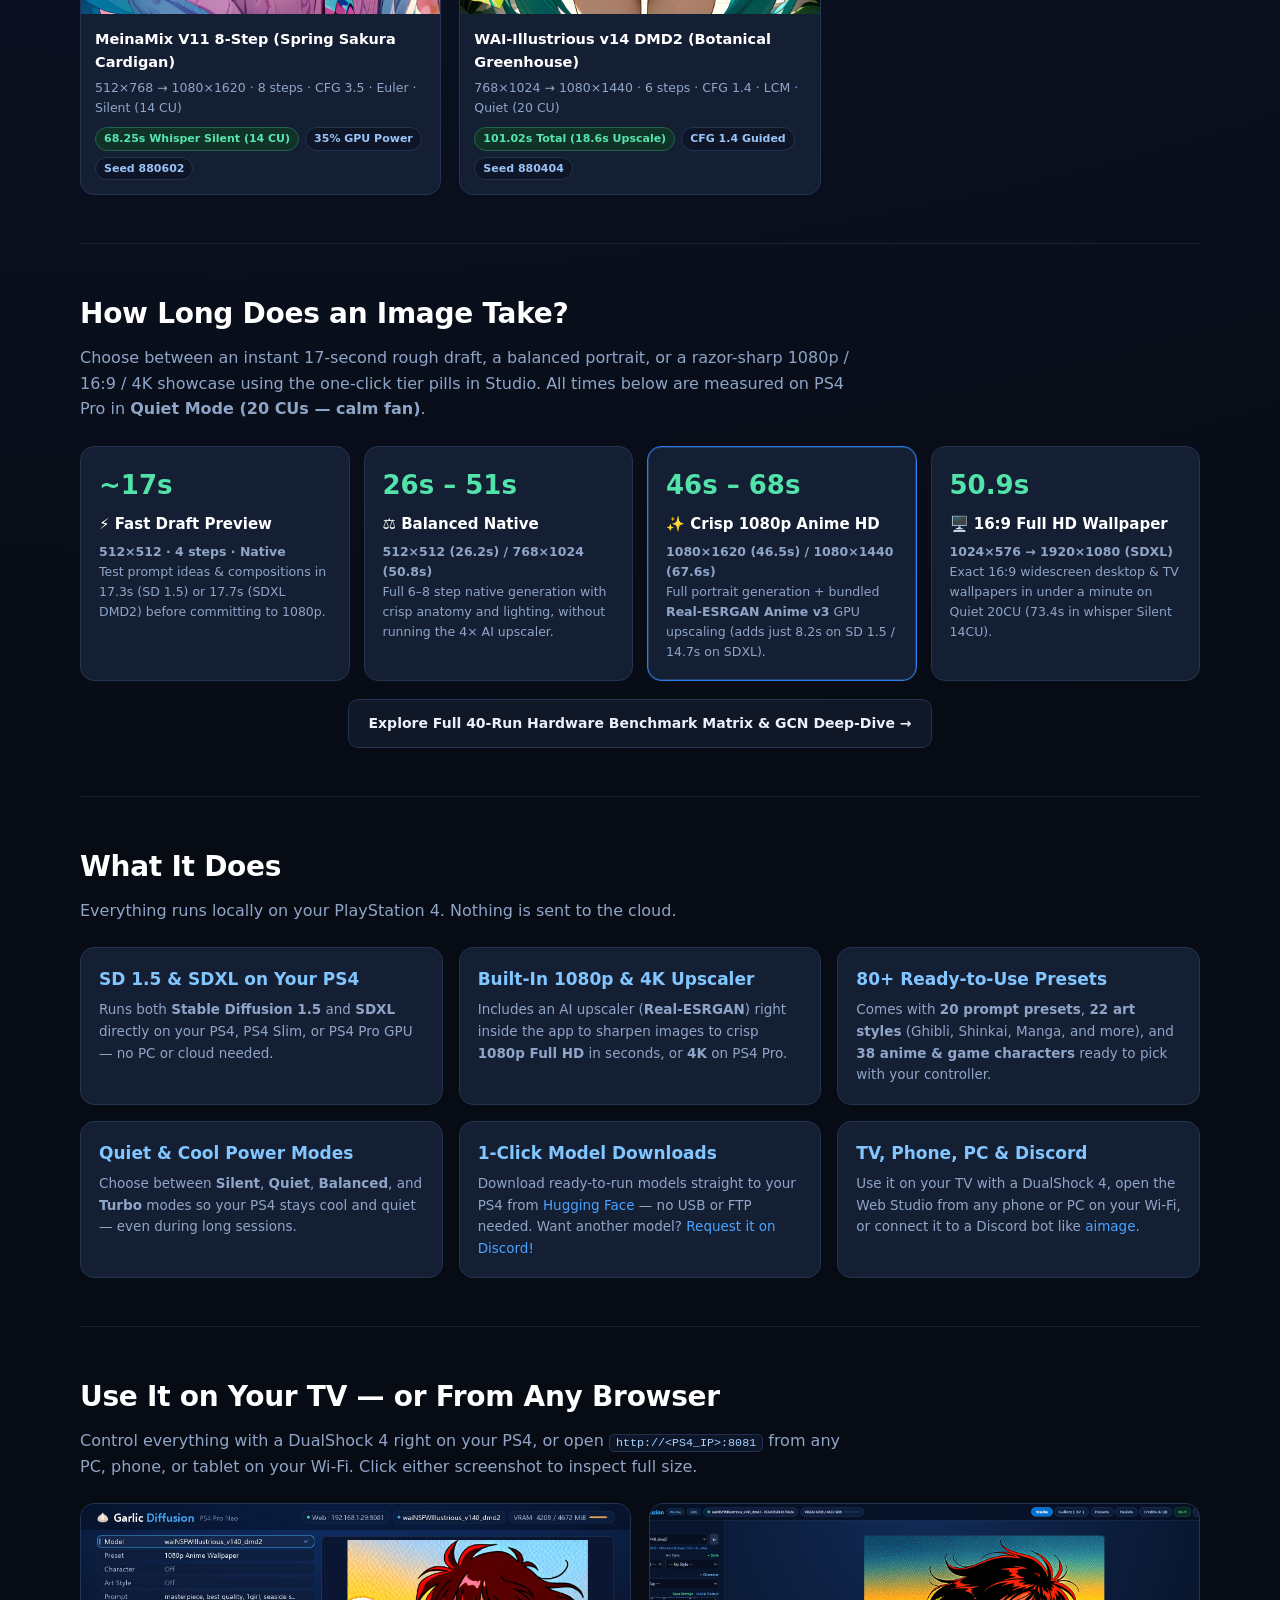
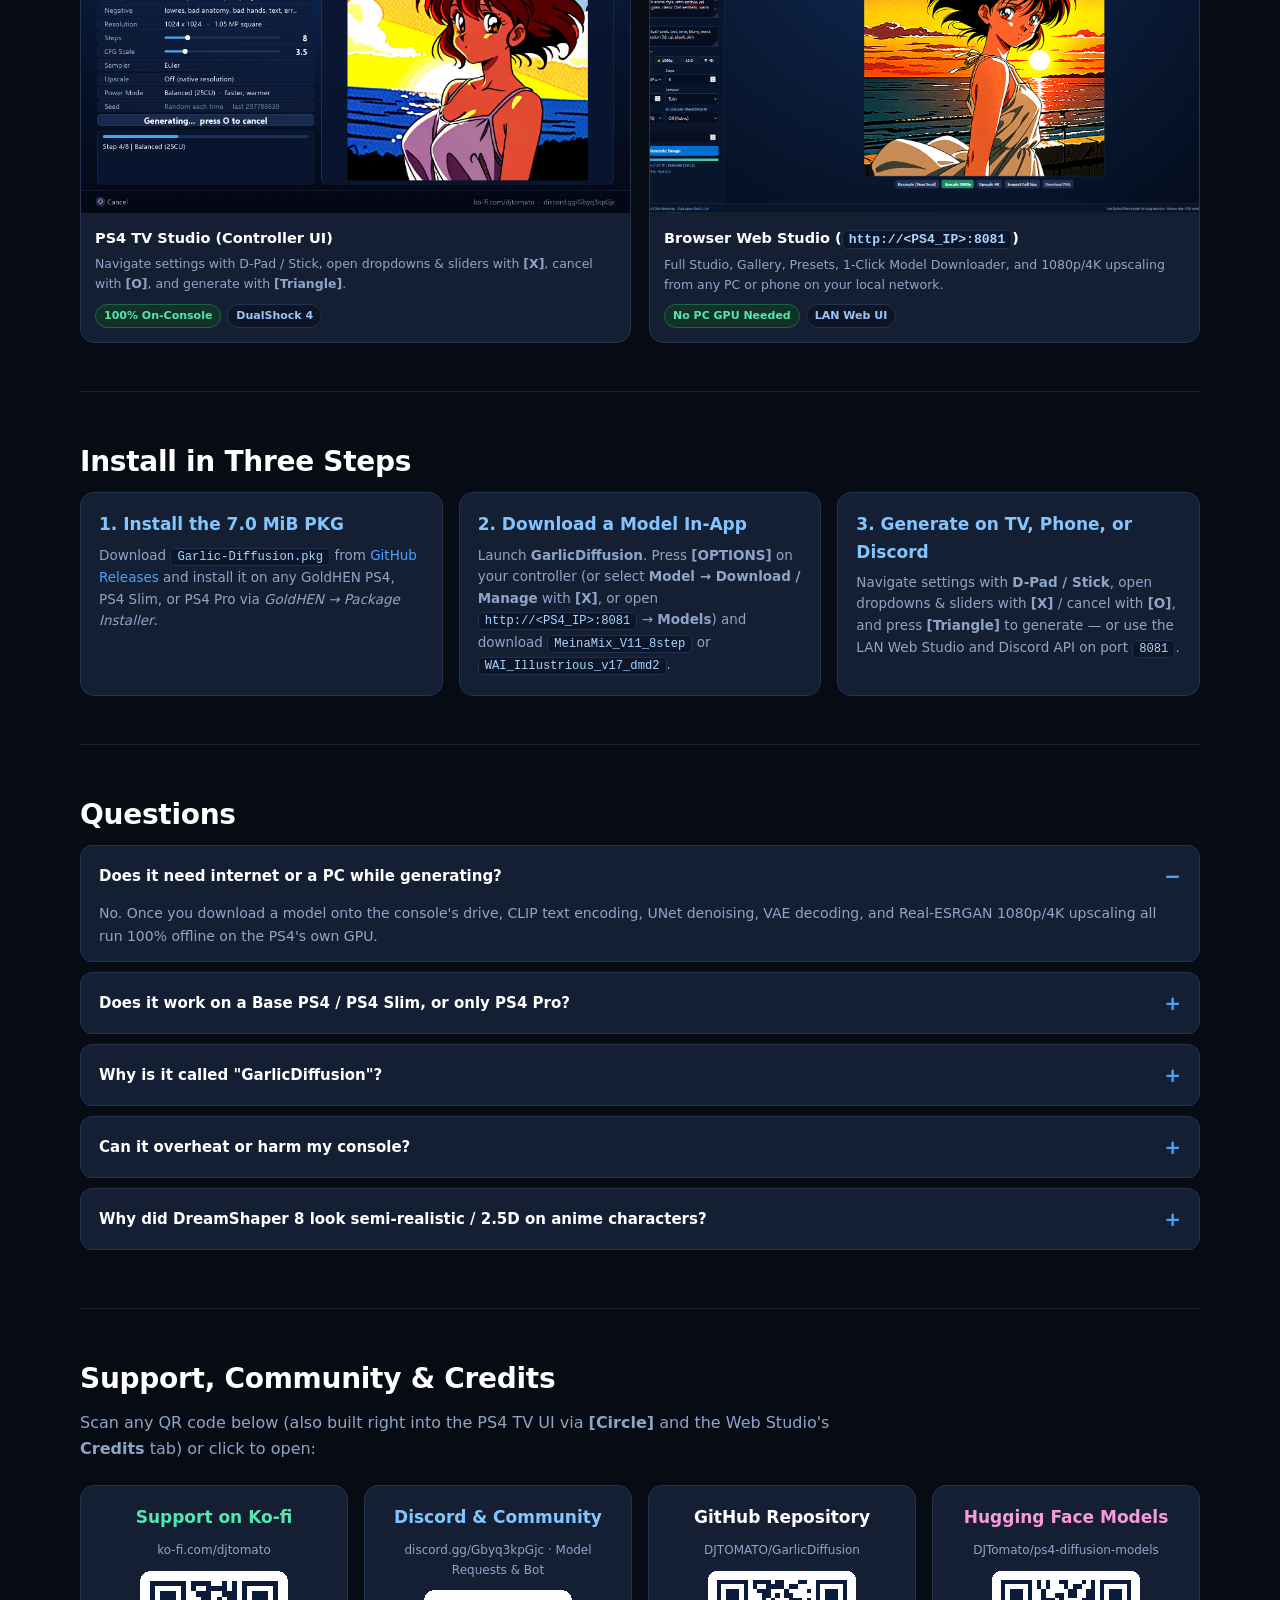
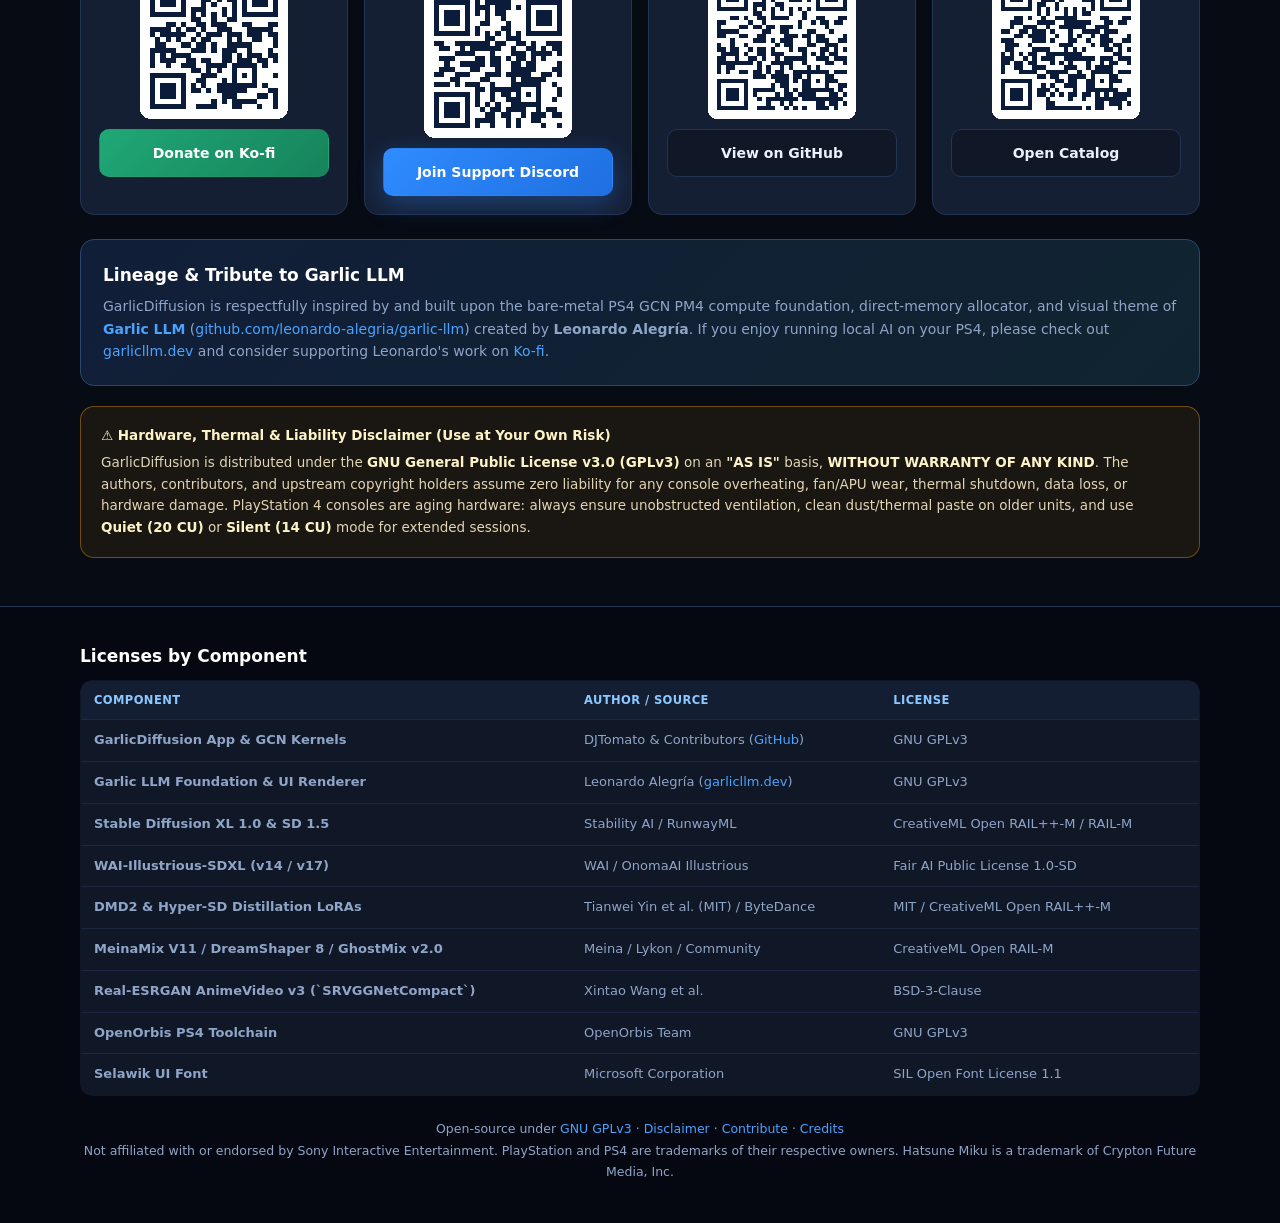
==== commit ab381ed3: "New models" ====
--- a/docs/index.html
+++ b/docs/index.html
@@ -145,17 +145,6 @@
       </div>
 
       <div class="scard">
-        <img loading="lazy" src="samples/anything_miku_fullbody.jpg" alt="Anything V5 Cherry Blossom Hatsune Miku 1080p">
-        <div class="smeta">
-          <div>
-            <b>Anything V5 (Cherry Blossom Sakura Portrait)</b>
-            <div class="subline">512×768 → 1080×1620 · 20 steps · CFG 7.0 · Euler a · Quiet (20 CU)</div>
-          </div>
-          <div class="chips"><span class="chip ok">88.37s Total (8.8s Upscale)</span><span class="chip">Cel-Shaded 1080p</span><span class="chip">Seed 883009</span></div>
-        </div>
-      </div>
-
-      <div class="scard">
         <img loading="lazy" src="samples/miku_wai_v17_silent_1080p.jpg" alt="WAI-Illustrious v17 DMD2 Silent 14CU Night Festival Hatsune Miku 1080p">
         <div class="smeta">
           <div>
@@ -321,7 +310,7 @@
     </details>
     <details class="faq">
       <summary>Why did DreamShaper 8 look semi-realistic / 2.5D on anime characters?</summary>
-      <p>Unlike pure 2D anime checkpoints (<code>MeinaMix</code>, <code>Anything V5</code>, <code>WAI-Illustrious</code>), <code>DreamShaper 8</code> is trained on painterly 2.5D portraits. Selecting the built-in <b>"2D Anime Fix (For DreamShaper)"</b> Art Style in Studio adds cel-shading tags and suppresses 3D/photorealistic skin shading — while DreamShaper 8 shines naturally on <a href="scenic.html">fantasy landscapes</a>.</p>
+      <p>Unlike pure 2D anime checkpoints (<code>MeinaMix</code>, <code>WAI-Illustrious</code>, <code>Hassaku XL</code>), <code>DreamShaper 8</code> is trained on painterly 2.5D portraits. Selecting the built-in <b>"2D Anime Fix (For DreamShaper)"</b> Art Style in Studio adds cel-shading tags and suppresses 3D/photorealistic skin shading — while DreamShaper 8 shines naturally on <a href="scenic.html">fantasy landscapes</a>.</p>
     </details>
   </section>
 
@@ -386,7 +375,7 @@
           <tr><td><b>Stable Diffusion XL 1.0 &amp; SD 1.5</b></td><td>Stability AI / RunwayML</td><td>CreativeML Open RAIL++-M / RAIL-M</td></tr>
           <tr><td><b>WAI-Illustrious-SDXL (v14 / v17)</b></td><td>WAI / OnomaAI Illustrious</td><td>Fair AI Public License 1.0-SD</td></tr>
           <tr><td><b>DMD2 &amp; Hyper-SD Distillation LoRAs</b></td><td>Tianwei Yin et al. (MIT) / ByteDance</td><td>MIT / CreativeML Open RAIL++-M</td></tr>
-          <tr><td><b>MeinaMix V11 / DreamShaper 8 / Anything V5</b></td><td>Meina / Lykon / Community</td><td>CreativeML Open RAIL-M</td></tr>
+          <tr><td><b>MeinaMix V11 / DreamShaper 8 / GhostMix v2.0</b></td><td>Meina / Lykon / Community</td><td>CreativeML Open RAIL-M</td></tr>
           <tr><td><b>Real-ESRGAN AnimeVideo v3 (`SRVGGNetCompact`)</b></td><td>Xintao Wang et al.</td><td>BSD-3-Clause</td></tr>
           <tr><td><b>OpenOrbis PS4 Toolchain</b></td><td>OpenOrbis Team</td><td>GNU GPLv3</td></tr>
           <tr><td><b>Selawik UI Font</b></td><td>Microsoft Corporation</td><td>SIL Open Font License 1.1</td></tr>
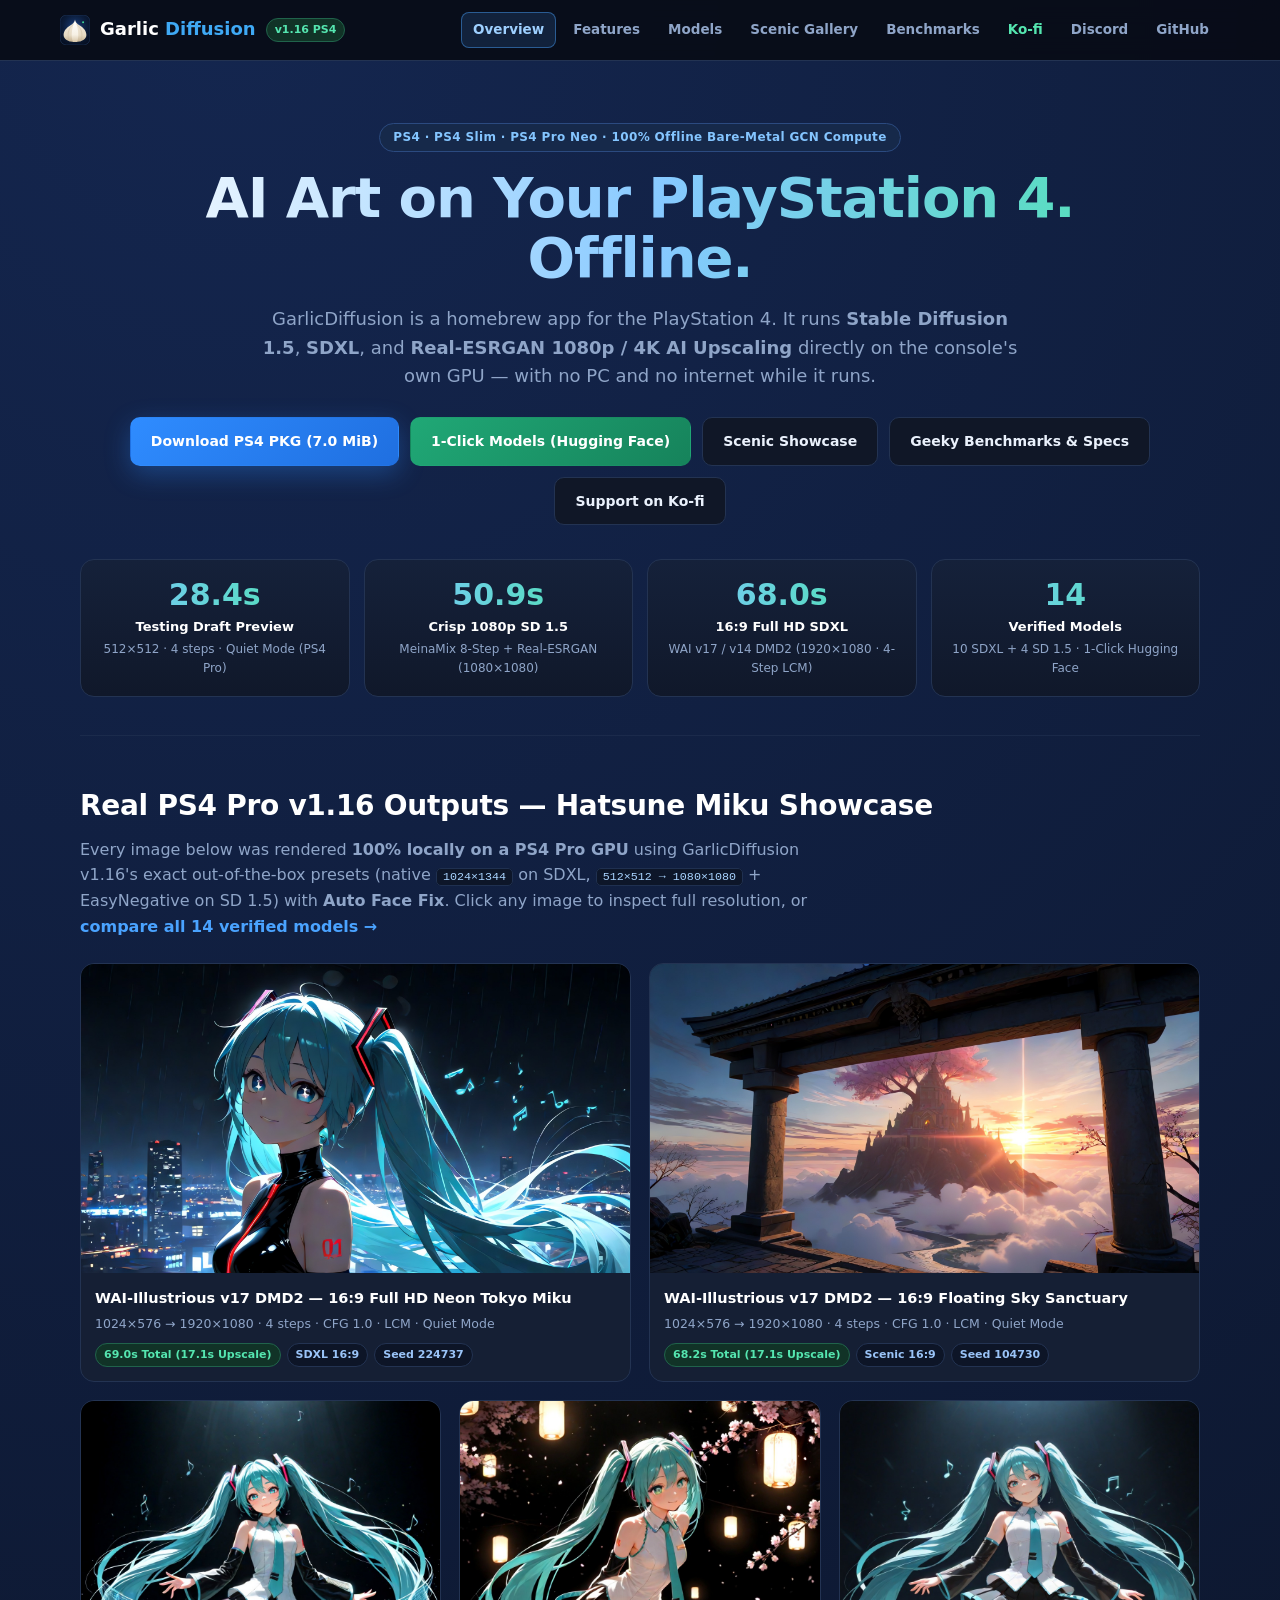
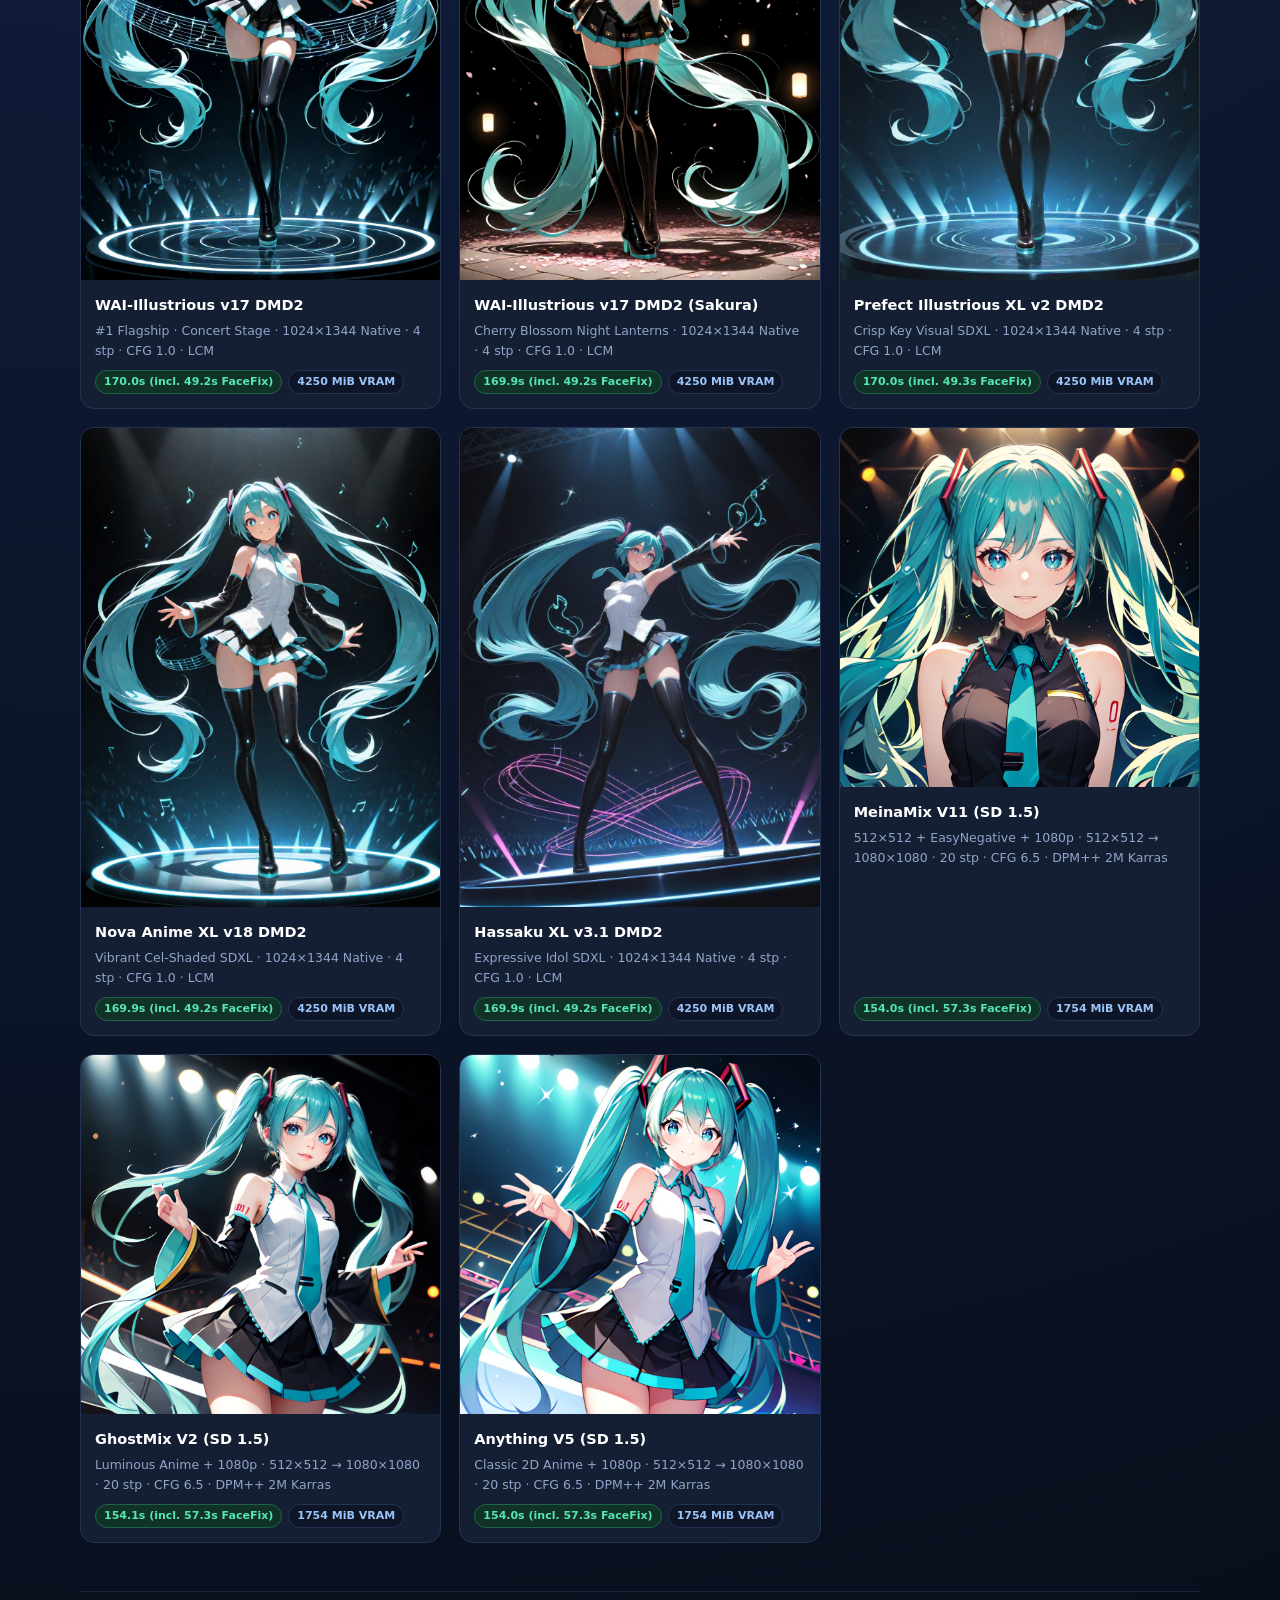
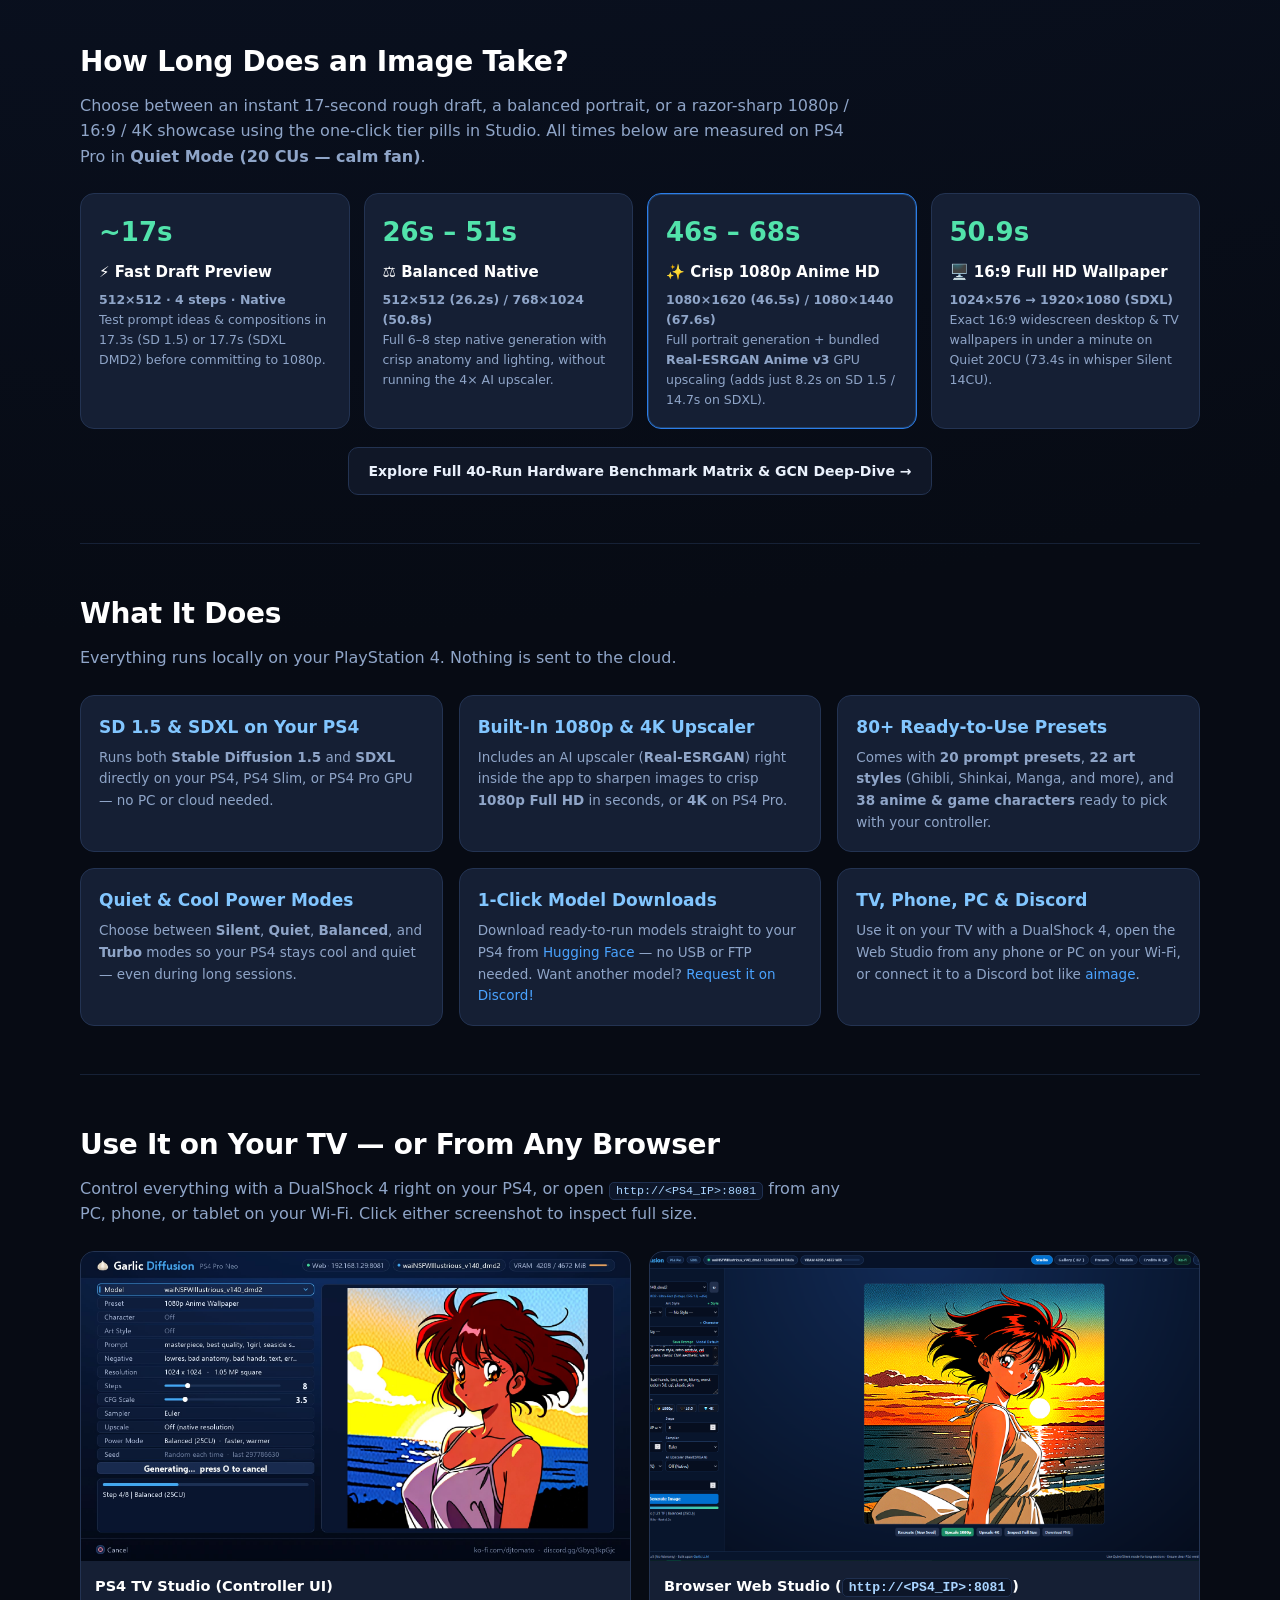
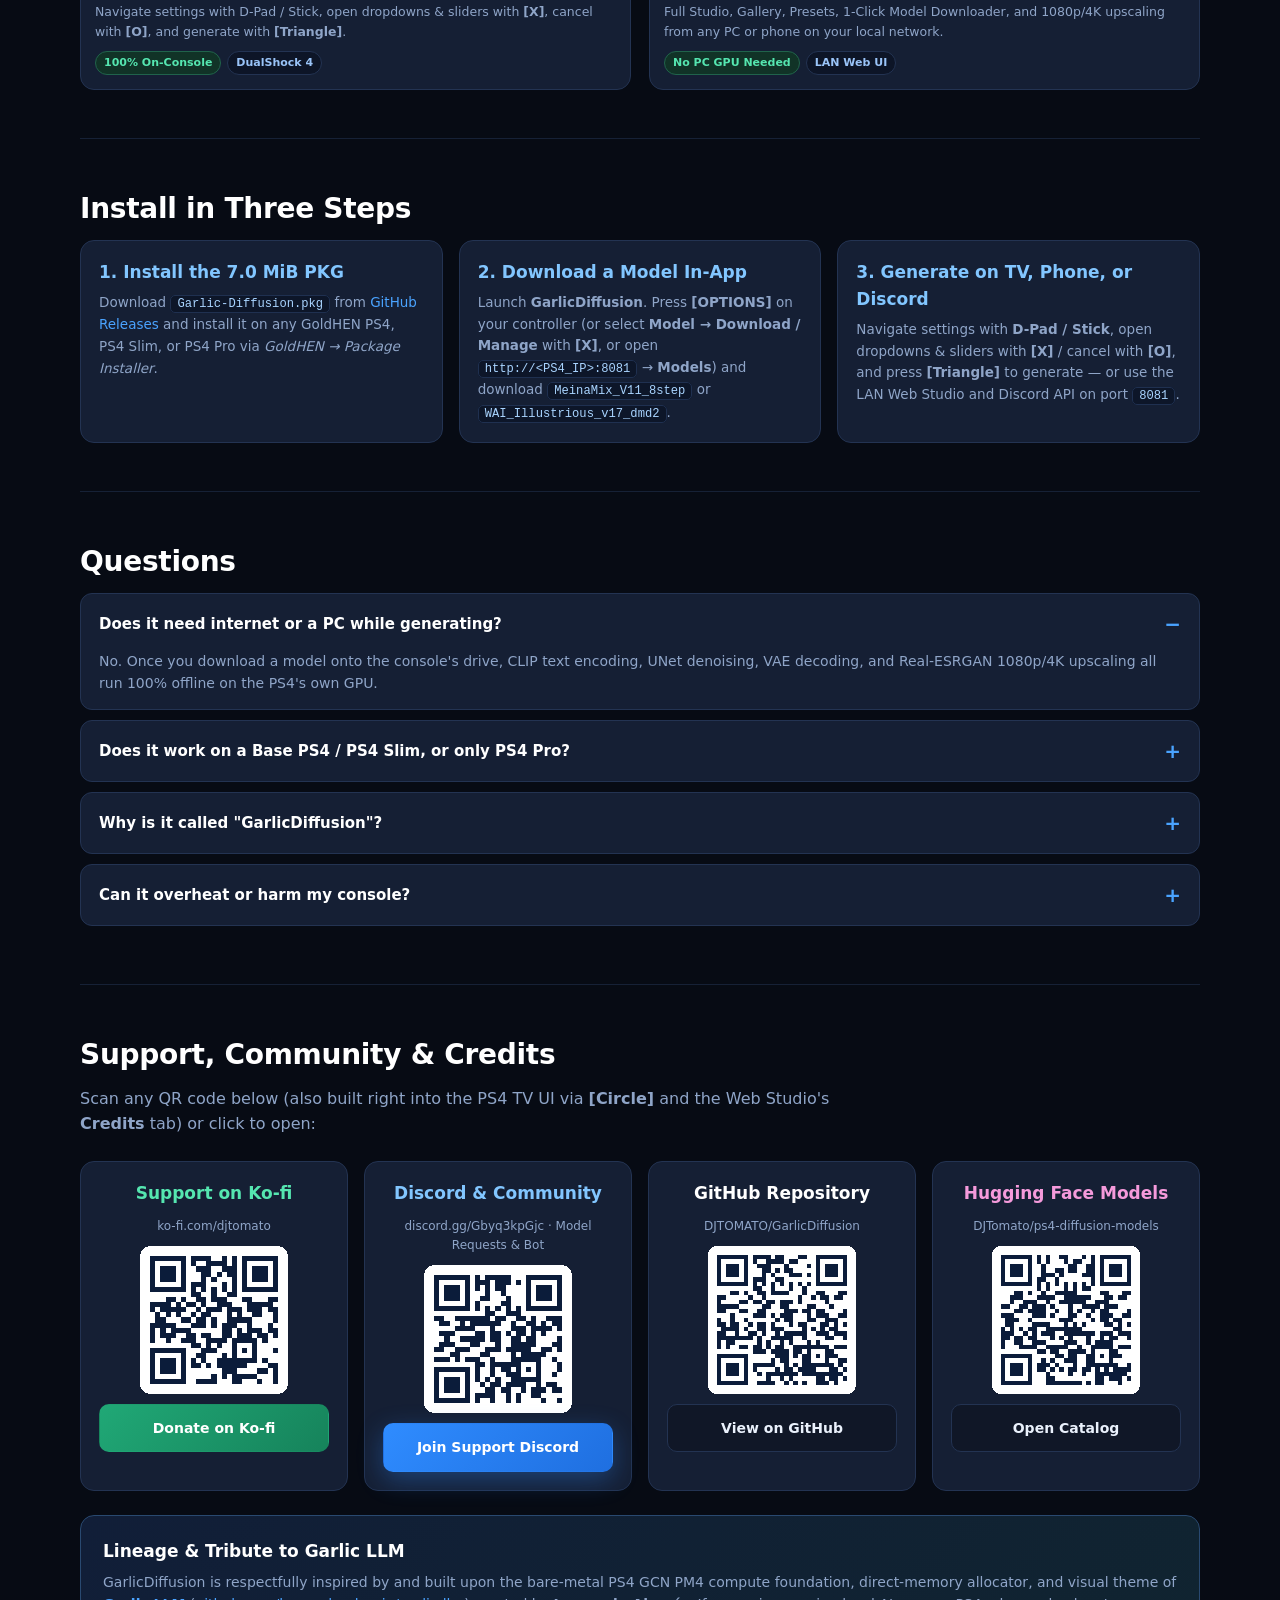
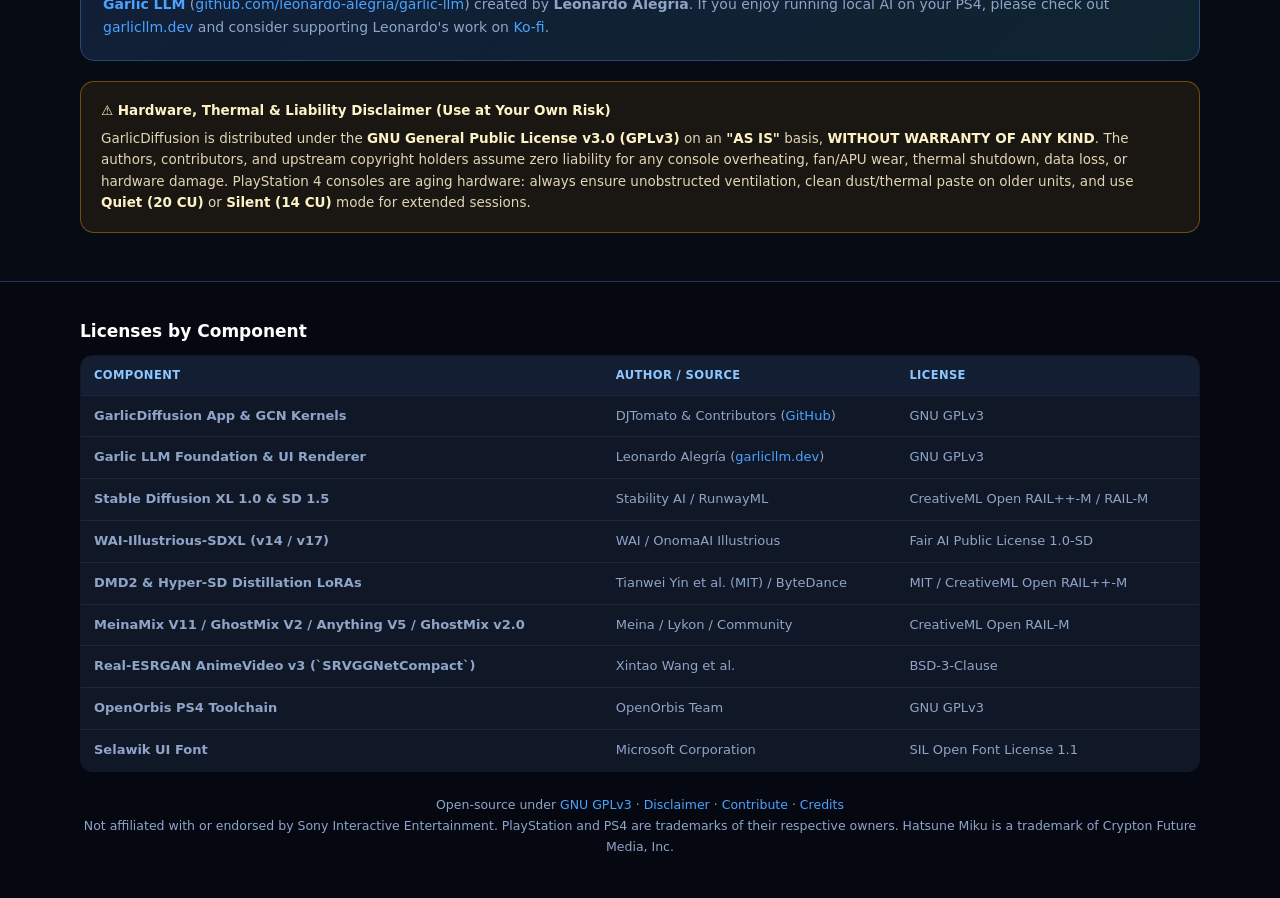
==== commit d3b34414: "Final test" ====
--- a/docs/index.html
+++ b/docs/index.html
@@ -10,14 +10,15 @@
 <body>
 <nav>
   <div class="wrap nav-in">
-    <a class="brand" href="index.html"><img src="logo.svg" alt="GarlicDiffusion logo"> <span>Garlic <span style="color:#3fa9f5">Diffusion</span></span> <span class="chip ok">v1.10 PS4</span></a>
+    <a class="brand" href="index.html"><img src="logo.svg" alt="GarlicDiffusion logo"> <span>Garlic <span style="color:#3fa9f5">Diffusion</span></span> <span class="chip ok">v1.16 PS4</span></a>
     <div class="nav-links">
       <a class="active" href="index.html">Overview</a>
+      <a href="features.html">Features</a>
+      <a href="models.html">Models</a>
       <a href="scenic.html">Scenic Gallery</a>
-      <a href="benchmarks.html">Benchmarks &amp; Tech</a>
-      <a href="#credits">Credits</a>
+      <a href="benchmarks.html">Benchmarks</a>
       <a href="https://ko-fi.com/djtomato" target="_blank" rel="noopener" style="color:#55e6b0">Ko-fi</a>
-      <a href="https://discord.gg/Gbyq3kpGjc" target="_blank" rel="noopener">Discord / Community</a>
+      <a href="https://discord.gg/Gbyq3kpGjc" target="_blank" rel="noopener">Discord</a>
       <a href="https://github.com/DJTOMATO/GarlicDiffusion" target="_blank" rel="noopener">GitHub</a>
     </div>
   </div>
@@ -38,142 +39,135 @@
 
     <div class="stats-strip">
       <div class="stat-card">
-        <div class="stat-val">17.3s</div>
-        <div class="stat-lbl">Fast Draft Preview</div>
-        <div class="stat-sub">512×512 · 4 steps · Quiet Mode (20 CU)</div>
-      </div>
-      <div class="stat-card">
-        <div class="stat-val">46.5s</div>
-        <div class="stat-lbl">Crisp 1080p Anime HD</div>
-        <div class="stat-sub">MeinaMix 8-Step + Real-ESRGAN (1080×1620)</div>
+        <div class="stat-val">28.4s</div>
+        <div class="stat-lbl">Testing Draft Preview</div>
+        <div class="stat-sub">512×512 · 4 steps · Quiet Mode (PS4 Pro)</div>
       </div>
       <div class="stat-card">
         <div class="stat-val">50.9s</div>
+        <div class="stat-lbl">Crisp 1080p SD 1.5</div>
+        <div class="stat-sub">MeinaMix 8-Step + Real-ESRGAN (1080×1080)</div>
+      </div>
+      <div class="stat-card">
+        <div class="stat-val">68.0s</div>
         <div class="stat-lbl">16:9 Full HD SDXL</div>
-        <div class="stat-sub">WAI v17 DMD2 (1920×1080 · 77.0s CFG 1.4)</div>
+        <div class="stat-sub">WAI v17 / v14 DMD2 (1920×1080 · 4-Step LCM)</div>
       </div>
       <div class="stat-card">
-        <div class="stat-val">0 PC</div>
-        <div class="stat-lbl">100% Console-Native</div>
-        <div class="stat-sub">22 GCN Kernels · In-App HTTPS Model Manager</div>
+        <div class="stat-val">14</div>
+        <div class="stat-lbl">Verified Models</div>
+        <div class="stat-sub">10 SDXL + 4 SD 1.5 · 1-Click Hugging Face</div>
       </div>
     </div>
   </div>
 
   <!-- HATSUNE MIKU SHOWCASE -->
   <section id="showcase">
-    <h2>Real PS4 Pro Outputs — Hatsune Miku Showcase</h2>
-    <p class="lead">Every image below was rendered and 1080p AI-upscaled <b>100% locally on a PS4 Pro GPU</b> in <b>Quiet (20 CU)</b> or <b>Silent (14 CU)</b> mode. Click any image to inspect full resolution. Looking for landscapes? Visit the <a href="scenic.html"><b>Dedicated Scenic Gallery →</b></a></p>
+    <h2>Real PS4 Pro v1.16 Outputs — Hatsune Miku Showcase</h2>
+    <p class="lead">Every image below was rendered <b>100% locally on a PS4 Pro GPU</b> using GarlicDiffusion v1.16's exact out-of-the-box presets (native <code>1024×1344</code> on SDXL, <code>512×512 → 1080×1080</code> + EasyNegative on SD 1.5) with <b>Auto Face Fix</b>. Click any image to inspect full resolution, or <a href="models.html"><b>compare all 14 verified models →</b></a></p>
 
     <div class="samples-wide" style="margin-bottom:18px">
       <div class="scard wide">
-        <img loading="lazy" src="samples/v17_miku_16x9_1080p.jpg" alt="16:9 Full HD Hatsune Miku Neon Skyline on PS4 Pro">
-        <div class="smeta">
-          <div>
-            <b>WAI-Illustrious v17 DMD2 — 16:9 Full HD Neon Skyline</b>
-            <div class="subline">1024×576 → 1920×1080 · 6 steps · CFG 1.4 · LCM · Quiet (20 CU)</div>
-          </div>
-          <div class="chips"><span class="chip ok">77.03s Total (13.5s AI Upscale)</span><span class="chip">SDXL 16:9</span><span class="chip">Seed 880101</span></div>
+        <img loading="lazy" src="samples/v116_miku_v17_16x9_1080p.jpg" alt="16:9 Full HD Hatsune Miku Neon Tokyo Skyline on PS4 Pro v1.16">
+        <div class="smeta">
+          <div>
+            <b>WAI-Illustrious v17 DMD2 — 16:9 Full HD Neon Tokyo Miku</b>
+            <div class="subline">1024×576 → 1920×1080 · 4 steps · CFG 1.0 · LCM · Quiet Mode</div>
+          </div>
+          <div class="chips"><span class="chip ok">69.0s Total (17.1s Upscale)</span><span class="chip">SDXL 16:9</span><span class="chip">Seed 224737</span></div>
         </div>
       </div>
       <div class="scard wide">
-        <img loading="lazy" src="samples/meina_miku_16x9_1080p.jpg" alt="16:9 Full HD Hatsune Miku Sunset Coastal Overpass on PS4 Pro">
-        <div class="smeta">
-          <div>
-            <b>MeinaMix V11 8-Step — 16:9 Sunset Ocean Coastline</b>
-            <div class="subline">896×512 → 1890×1080 · 8 steps · CFG 3.5 · Euler · Quiet (20 CU)</div>
-          </div>
-          <div class="chips"><span class="chip ok">56.90s Total (10.0s AI Upscale)</span><span class="chip">SD 1.5 16:9</span><span class="chip">Seed 882502</span></div>
+        <img loading="lazy" src="samples/v116_scenic_v17_16x9_sanctuary.jpg" alt="16:9 Full HD Floating Sky Sanctuary on PS4 Pro v1.16">
+        <div class="smeta">
+          <div>
+            <b>WAI-Illustrious v17 DMD2 — 16:9 Floating Sky Sanctuary</b>
+            <div class="subline">1024×576 → 1920×1080 · 4 steps · CFG 1.0 · LCM · Quiet Mode</div>
+          </div>
+          <div class="chips"><span class="chip ok">68.2s Total (17.1s Upscale)</span><span class="chip">Scenic 16:9</span><span class="chip">Seed 104730</span></div>
         </div>
       </div>
     </div>
 
     <div class="samples">
       <div class="scard">
-        <img loading="lazy" src="samples/v17_miku_fb_meadow_8stp.jpg" alt="WAI-Illustrious v17 DMD2 Alpine Wildflower Meadow Hatsune Miku 1080p">
-        <div class="smeta">
-          <div>
-            <b>WAI-Illustrious v17 DMD2 (Alpine Wildflower Meadow)</b>
-            <div class="subline">768×1024 → 1080×1440 · 8 steps · CFG 1.4 · LCM · Balanced (25 CU)</div>
-          </div>
-          <div class="chips"><span class="chip ok">98.28s Total (14.7s Upscale)</span><span class="chip">CFG 1.4 Guided</span><span class="chip">1.26 TFLOPS</span></div>
-        </div>
-      </div>
-
-      <div class="scard">
-        <img loading="lazy" src="samples/v17_miku_fb_winter_8stp.jpg" alt="WAI-Illustrious v14 8-Step Snowy Winter Coat Hatsune Miku 1080p">
-        <div class="smeta">
-          <div>
-            <b>WAI-Illustrious v14 8-Step (Winter Promenade Scarf)</b>
-            <div class="subline">768×1024 → 1080×1440 · 8 steps · CFG 3.5 · Euler · Quiet (20 CU)</div>
-          </div>
-          <div class="chips"><span class="chip ok">121.68s Total (18.5s Upscale)</span><span class="chip">Hyper-SDXL CFG 3.5</span><span class="chip">Seed 770303</span></div>
-        </div>
-      </div>
-
-      <div class="scard">
-        <img loading="lazy" src="samples/miku_wai_v14_dmd2_1080p.jpg" alt="WAI-Illustrious v14 DMD2 Starry Winter Scarf Hatsune Miku 1080p">
-        <div class="smeta">
-          <div>
-            <b>WAI-Illustrious v14 DMD2 (Starry Winter Scarf)</b>
-            <div class="subline">768×1024 → 1080×1440 · 6 steps · CFG 1.0 · LCM · Quiet (20 CU)</div>
-          </div>
-          <div class="chips"><span class="chip ok">65.52s Total (14.7s Upscale)</span><span class="chip">SDXL 1080p</span><span class="chip">Seed 393902</span></div>
-        </div>
-      </div>
-
-      <div class="scard">
-        <img loading="lazy" src="samples/meina_miku_remake_a.jpg" alt="MeinaMix V11 8-Step Cyber Jacket Hatsune Miku 1080p">
-        <div class="smeta">
-          <div>
-            <b>MeinaMix V11 8-Step (Cyber Jacket Portrait)</b>
-            <div class="subline">512×768 → 1080×1620 · 8 steps · CFG 3.5 · Euler · Quiet (20 CU)</div>
-          </div>
-          <div class="chips"><span class="chip ok">46.47s Total (8.2s Upscale)</span><span class="chip">SD 1.5 1080p</span><span class="chip">Seed 43001</span></div>
-        </div>
-      </div>
-
-      <div class="scard">
-        <img loading="lazy" src="samples/miku_dreamshaper8_2d_1080p.jpg" alt="DreamShaper 8 2D Anime Library Hatsune Miku 1080p">
-        <div class="smeta">
-          <div>
-            <b>DreamShaper 8 (2D Cel-Shaded Library)</b>
-            <div class="subline">512×768 → 1080×1620 · 20 steps · CFG 7.0 · Euler a · Quiet (20 CU)</div>
-          </div>
-          <div class="chips"><span class="chip ok">88.33s Total (8.8s Upscale)</span><span class="chip">SD 1.5 1080p</span><span class="chip">Seed 880905</span></div>
-        </div>
-      </div>
-
-      <div class="scard">
-        <img loading="lazy" src="samples/miku_wai_v17_silent_1080p.jpg" alt="WAI-Illustrious v17 DMD2 Silent 14CU Night Festival Hatsune Miku 1080p">
-        <div class="smeta">
-          <div>
-            <b>WAI-Illustrious v17 DMD2 (Night Lantern Festival)</b>
-            <div class="subline">768×1024 → 1080×1440 · 6 steps · CFG 1.0 · LCM · Silent (14 CU)</div>
-          </div>
-          <div class="chips"><span class="chip ok">98.81s Whisper Silent (14 CU)</span><span class="chip">35% GPU Power</span><span class="chip">Seed 880305</span></div>
-        </div>
-      </div>
-
-      <div class="scard">
-        <img loading="lazy" src="samples/miku_meinamix_silent_1080p.jpg" alt="MeinaMix V11 8-Step Silent 14CU Sakura Park Hatsune Miku 1080p">
-        <div class="smeta">
-          <div>
-            <b>MeinaMix V11 8-Step (Spring Sakura Cardigan)</b>
-            <div class="subline">512×768 → 1080×1620 · 8 steps · CFG 3.5 · Euler · Silent (14 CU)</div>
-          </div>
-          <div class="chips"><span class="chip ok">68.25s Whisper Silent (14 CU)</span><span class="chip">35% GPU Power</span><span class="chip">Seed 880602</span></div>
-        </div>
-      </div>
-
-      <div class="scard">
-        <img loading="lazy" src="samples/v14_miku_fullbody.jpg" alt="WAI-Illustrious v14 DMD2 Botanical Greenhouse Hatsune Miku 1080p">
-        <div class="smeta">
-          <div>
-            <b>WAI-Illustrious v14 DMD2 (Botanical Greenhouse)</b>
-            <div class="subline">768×1024 → 1080×1440 · 6 steps · CFG 1.4 · LCM · Quiet (20 CU)</div>
-          </div>
-          <div class="chips"><span class="chip ok">101.02s Total (18.6s Upscale)</span><span class="chip">CFG 1.4 Guided</span><span class="chip">Seed 880404</span></div>
+        <img loading="lazy" src="samples/v116_miku_wai_v17_dmd2.jpg" alt="WAI-Illustrious v17 DMD2 Hatsune Miku PS4 Pro v1.16">
+        <div class="smeta">
+          <div>
+            <b>WAI-Illustrious v17 DMD2</b>
+            <div class="subline">#1 Flagship · Concert Stage · 1024×1344 Native · 4 stp · CFG 1.0 · LCM</div>
+          </div>
+          <div class="chips"><span class="chip ok">170.0s (incl. 49.2s FaceFix)</span><span class="chip">4250 MiB VRAM</span></div>
+        </div>
+      </div>
+      <div class="scard">
+        <img loading="lazy" src="samples/v116_miku_wai_v17_sakura.jpg" alt="WAI-Illustrious v17 DMD2 (Sakura) Hatsune Miku PS4 Pro v1.16">
+        <div class="smeta">
+          <div>
+            <b>WAI-Illustrious v17 DMD2 (Sakura)</b>
+            <div class="subline">Cherry Blossom Night Lanterns · 1024×1344 Native · 4 stp · CFG 1.0 · LCM</div>
+          </div>
+          <div class="chips"><span class="chip ok">169.9s (incl. 49.2s FaceFix)</span><span class="chip">4250 MiB VRAM</span></div>
+        </div>
+      </div>
+      <div class="scard">
+        <img loading="lazy" src="samples/v116_miku_prefect_v2_dmd2.jpg" alt="Prefect Illustrious XL v2 DMD2 Hatsune Miku PS4 Pro v1.16">
+        <div class="smeta">
+          <div>
+            <b>Prefect Illustrious XL v2 DMD2</b>
+            <div class="subline">Crisp Key Visual SDXL · 1024×1344 Native · 4 stp · CFG 1.0 · LCM</div>
+          </div>
+          <div class="chips"><span class="chip ok">170.0s (incl. 49.3s FaceFix)</span><span class="chip">4250 MiB VRAM</span></div>
+        </div>
+      </div>
+      <div class="scard">
+        <img loading="lazy" src="samples/v116_miku_nova_v18_dmd2.jpg" alt="Nova Anime XL v18 DMD2 Hatsune Miku PS4 Pro v1.16">
+        <div class="smeta">
+          <div>
+            <b>Nova Anime XL v18 DMD2</b>
+            <div class="subline">Vibrant Cel-Shaded SDXL · 1024×1344 Native · 4 stp · CFG 1.0 · LCM</div>
+          </div>
+          <div class="chips"><span class="chip ok">169.9s (incl. 49.2s FaceFix)</span><span class="chip">4250 MiB VRAM</span></div>
+        </div>
+      </div>
+      <div class="scard">
+        <img loading="lazy" src="samples/v116_miku_hassaku_v31_dmd2.jpg" alt="Hassaku XL v3.1 DMD2 Hatsune Miku PS4 Pro v1.16">
+        <div class="smeta">
+          <div>
+            <b>Hassaku XL v3.1 DMD2</b>
+            <div class="subline">Expressive Idol SDXL · 1024×1344 Native · 4 stp · CFG 1.0 · LCM</div>
+          </div>
+          <div class="chips"><span class="chip ok">169.9s (incl. 49.2s FaceFix)</span><span class="chip">4250 MiB VRAM</span></div>
+        </div>
+      </div>
+      <div class="scard sq">
+        <img loading="lazy" src="samples/v116_miku_meinamix_v11.jpg" alt="MeinaMix V11 (SD 1.5) Hatsune Miku PS4 Pro v1.16">
+        <div class="smeta">
+          <div>
+            <b>MeinaMix V11 (SD 1.5)</b>
+            <div class="subline">512×512 + EasyNegative + 1080p · 512×512 → 1080×1080 · 20 stp · CFG 6.5 · DPM++ 2M Karras</div>
+          </div>
+          <div class="chips"><span class="chip ok">154.0s (incl. 57.3s FaceFix)</span><span class="chip">1754 MiB VRAM</span></div>
+        </div>
+      </div>
+      <div class="scard sq">
+        <img loading="lazy" src="samples/v116_miku_ghostmix_v2.jpg" alt="GhostMix V2 (SD 1.5) Hatsune Miku PS4 Pro v1.16">
+        <div class="smeta">
+          <div>
+            <b>GhostMix V2 (SD 1.5)</b>
+            <div class="subline">Luminous Anime + 1080p · 512×512 → 1080×1080 · 20 stp · CFG 6.5 · DPM++ 2M Karras</div>
+          </div>
+          <div class="chips"><span class="chip ok">154.1s (incl. 57.3s FaceFix)</span><span class="chip">1754 MiB VRAM</span></div>
+        </div>
+      </div>
+      <div class="scard sq">
+        <img loading="lazy" src="samples/v116_miku_anything_v5.jpg" alt="Anything V5 (SD 1.5) Hatsune Miku PS4 Pro v1.16">
+        <div class="smeta">
+          <div>
+            <b>Anything V5 (SD 1.5)</b>
+            <div class="subline">Classic 2D Anime + 1080p · 512×512 → 1080×1080 · 20 stp · CFG 6.5 · DPM++ 2M Karras</div>
+          </div>
+          <div class="chips"><span class="chip ok">154.0s (incl. 57.3s FaceFix)</span><span class="chip">1754 MiB VRAM</span></div>
         </div>
       </div>
     </div>
@@ -306,11 +300,7 @@
     </details>
     <details class="faq">
       <summary>Can it overheat or harm my console?</summary>
-      <p>GarlicDiffusion is an ordinary userland homebrew app and contains no exploit. However, diffusion inference drives sustained GPU load on 7–13 year old hardware. That is why GarlicDiffusion defaults to <b>Quiet Mode (20 of 36 CUs on Pro · ~58% GPU power)</b> with automatic inter-block thermal cooldown pauses. Always keep your console's vents unobstructed and use <b>Quiet</b> or <b>Silent (14 CU)</b> mode for long sessions.</p>
-    </details>
-    <details class="faq">
-      <summary>Why did DreamShaper 8 look semi-realistic / 2.5D on anime characters?</summary>
-      <p>Unlike pure 2D anime checkpoints (<code>MeinaMix</code>, <code>WAI-Illustrious</code>, <code>Hassaku XL</code>), <code>DreamShaper 8</code> is trained on painterly 2.5D portraits. Selecting the built-in <b>"2D Anime Fix (For DreamShaper)"</b> Art Style in Studio adds cel-shading tags and suppresses 3D/photorealistic skin shading — while DreamShaper 8 shines naturally on <a href="scenic.html">fantasy landscapes</a>.</p>
+      <p>GarlicDiffusion is an ordinary userland homebrew app and contains no exploit. However, diffusion inference drives sustained GPU load on 7–13 year old hardware. That is why GarlicDiffusion defaults to <b>Quiet Mode (22 of 36 CUs on Pro)</b> with live GoldHEN SoC temperature monitoring and an active thermal safety guard. Always keep your console's vents unobstructed and use <b>Quiet</b> or <b>Silent</b> mode for long sessions.</p>
     </details>
   </section>
 
@@ -375,7 +365,7 @@
           <tr><td><b>Stable Diffusion XL 1.0 &amp; SD 1.5</b></td><td>Stability AI / RunwayML</td><td>CreativeML Open RAIL++-M / RAIL-M</td></tr>
           <tr><td><b>WAI-Illustrious-SDXL (v14 / v17)</b></td><td>WAI / OnomaAI Illustrious</td><td>Fair AI Public License 1.0-SD</td></tr>
           <tr><td><b>DMD2 &amp; Hyper-SD Distillation LoRAs</b></td><td>Tianwei Yin et al. (MIT) / ByteDance</td><td>MIT / CreativeML Open RAIL++-M</td></tr>
-          <tr><td><b>MeinaMix V11 / DreamShaper 8 / GhostMix v2.0</b></td><td>Meina / Lykon / Community</td><td>CreativeML Open RAIL-M</td></tr>
+          <tr><td><b>MeinaMix V11 / GhostMix V2 / Anything V5 / GhostMix v2.0</b></td><td>Meina / Lykon / Community</td><td>CreativeML Open RAIL-M</td></tr>
           <tr><td><b>Real-ESRGAN AnimeVideo v3 (`SRVGGNetCompact`)</b></td><td>Xintao Wang et al.</td><td>BSD-3-Clause</td></tr>
           <tr><td><b>OpenOrbis PS4 Toolchain</b></td><td>OpenOrbis Team</td><td>GNU GPLv3</td></tr>
           <tr><td><b>Selawik UI Font</b></td><td>Microsoft Corporation</td><td>SIL Open Font License 1.1</td></tr>
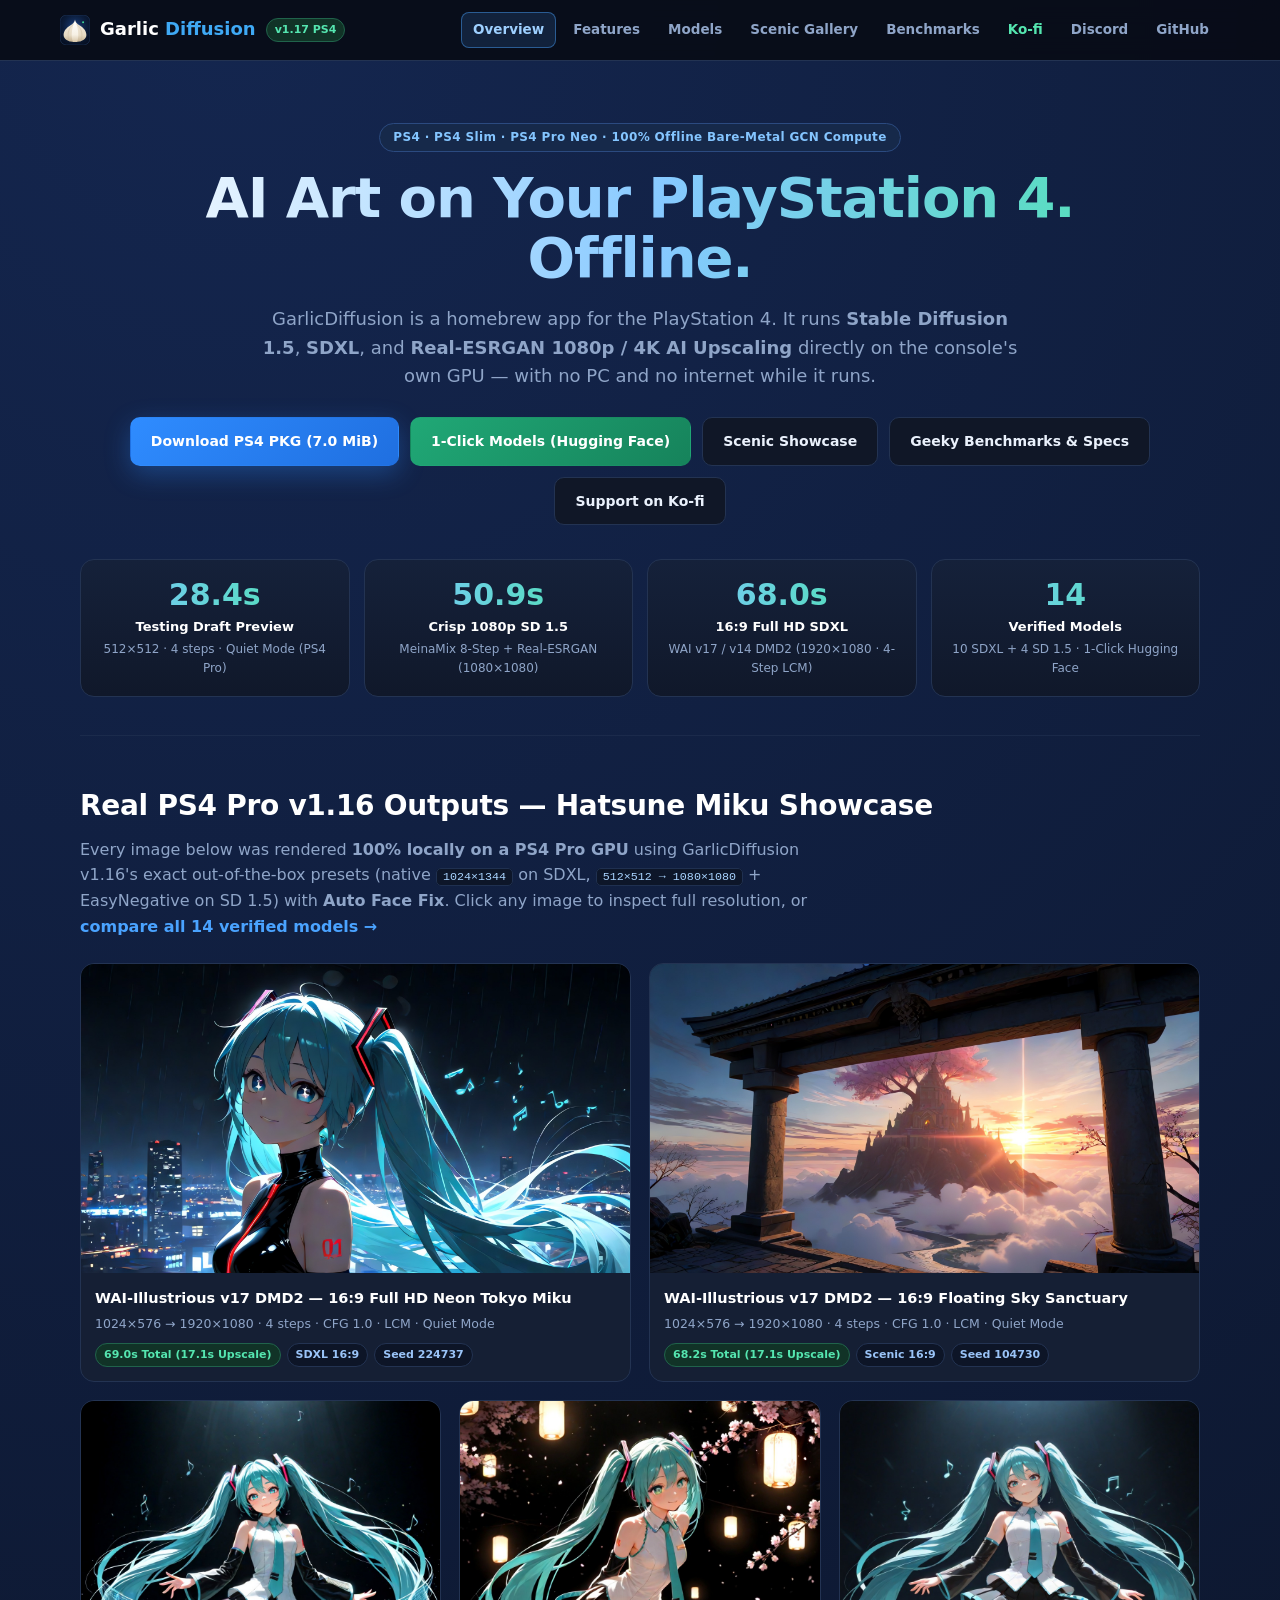
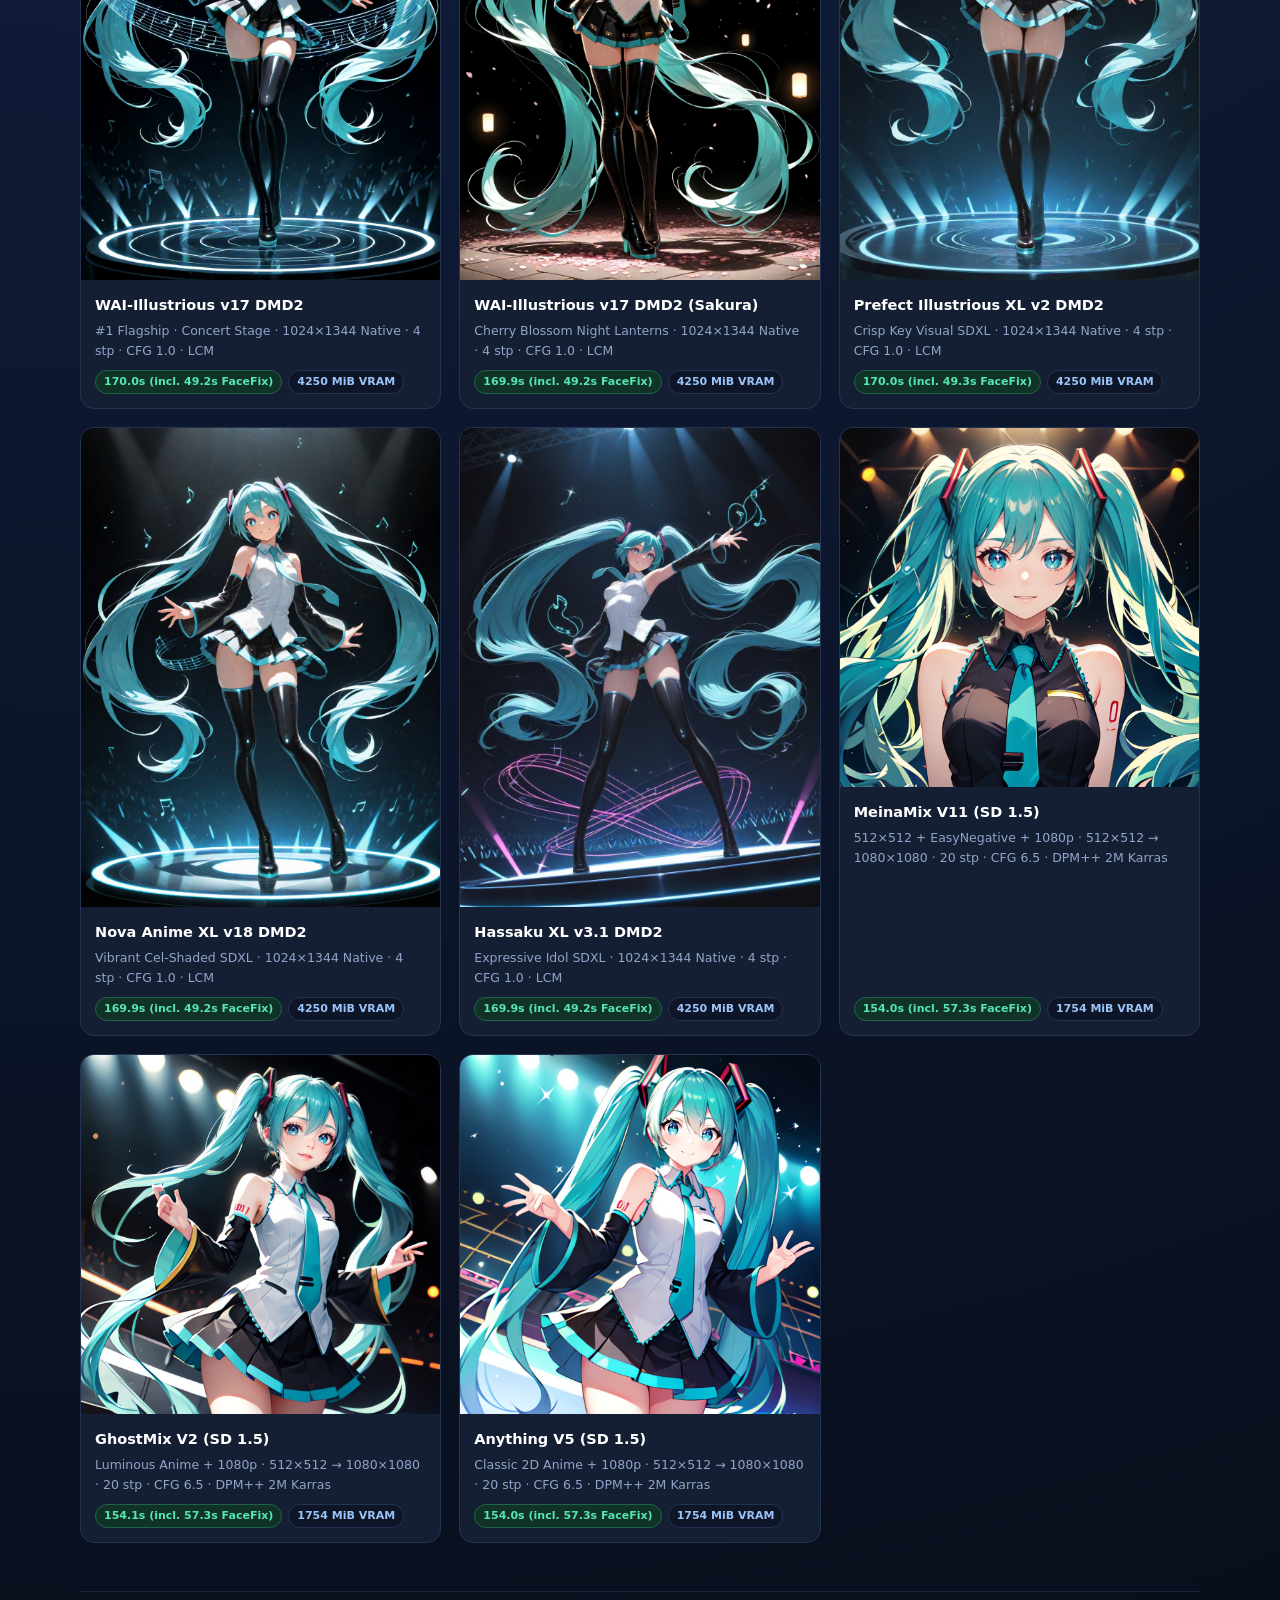
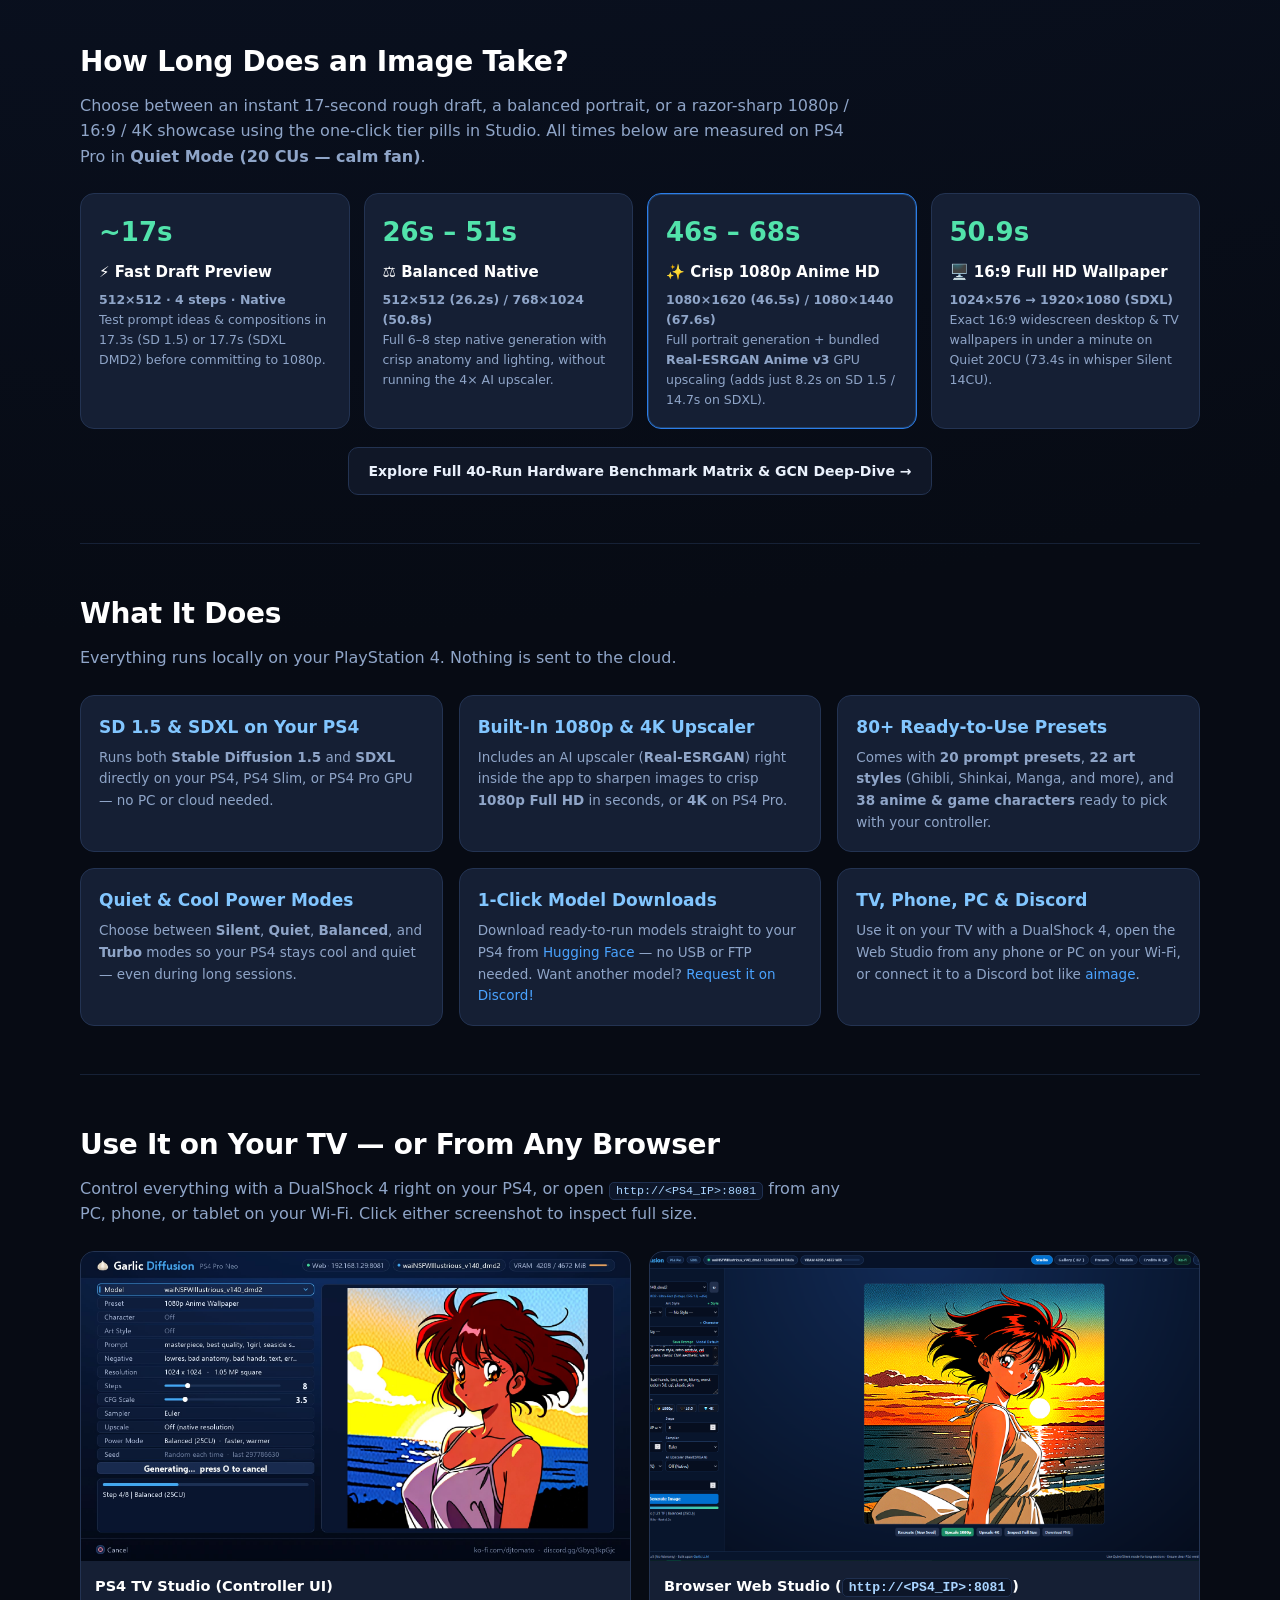
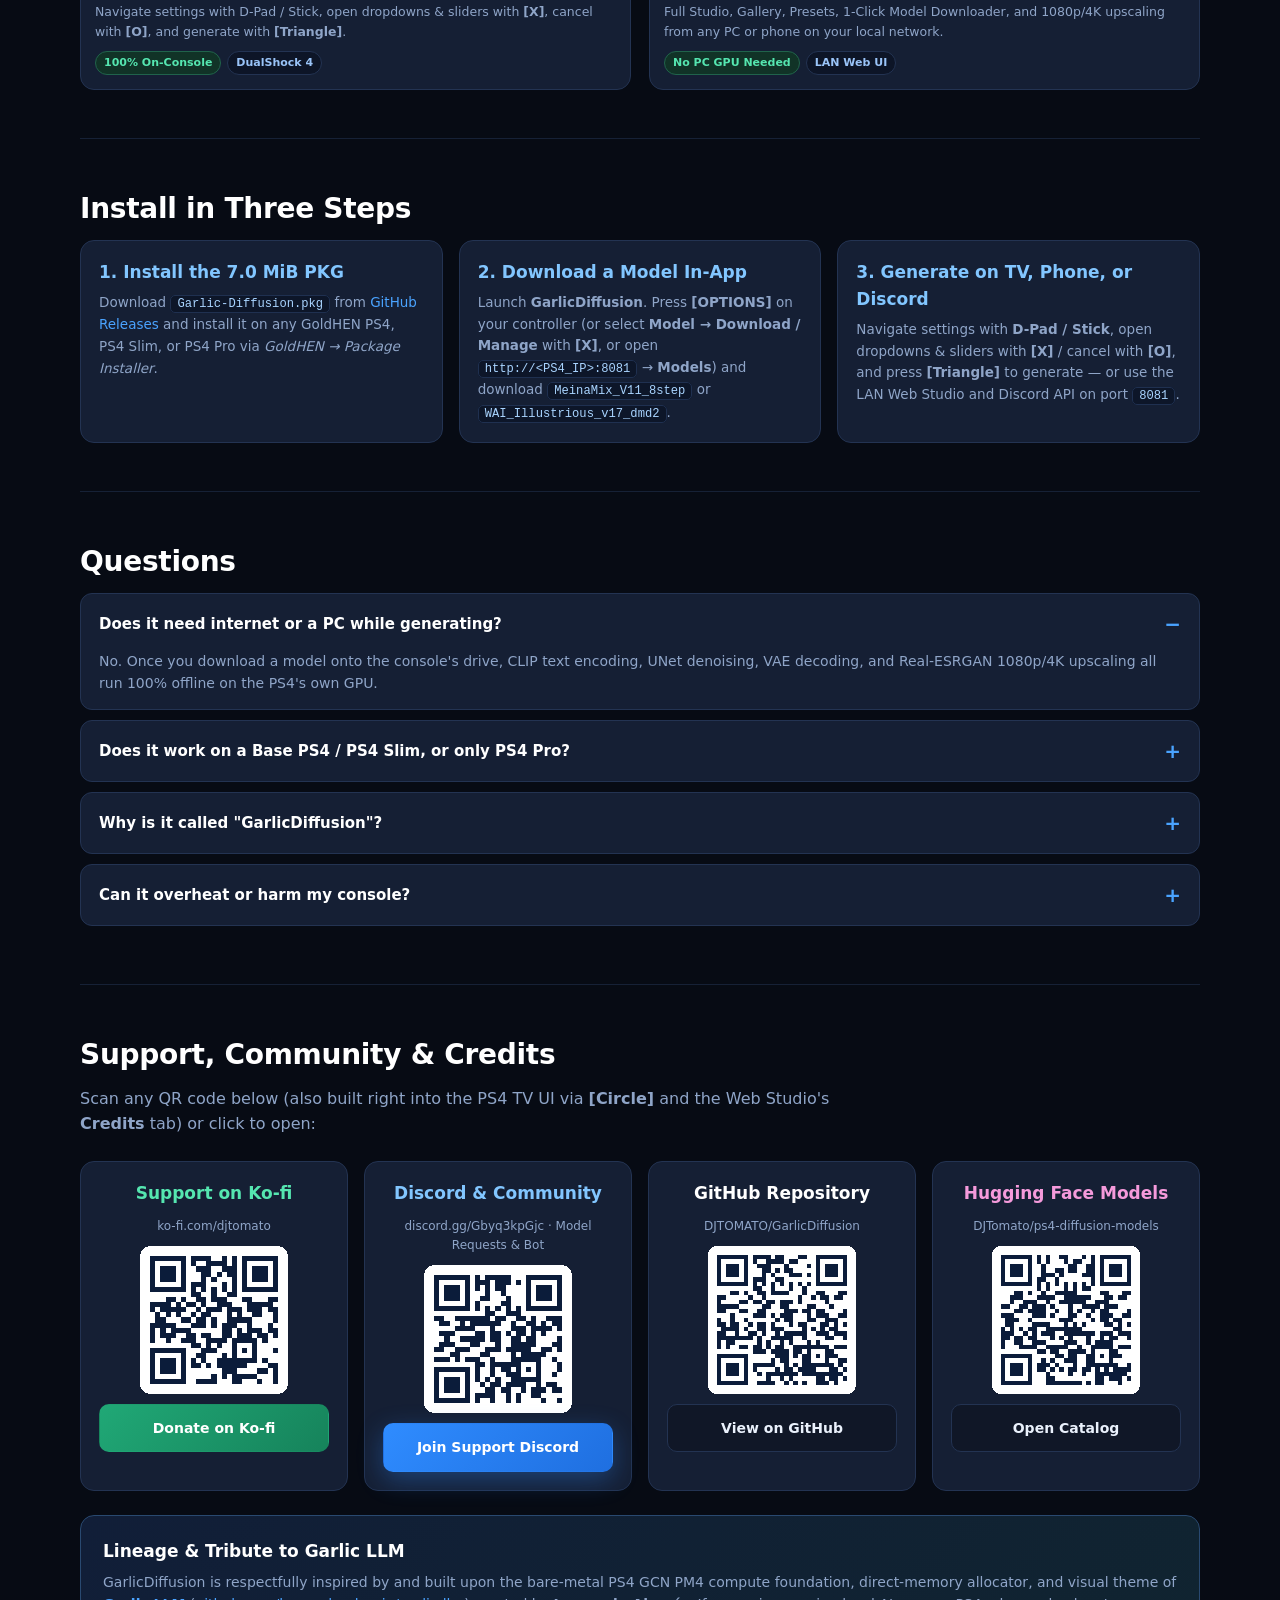
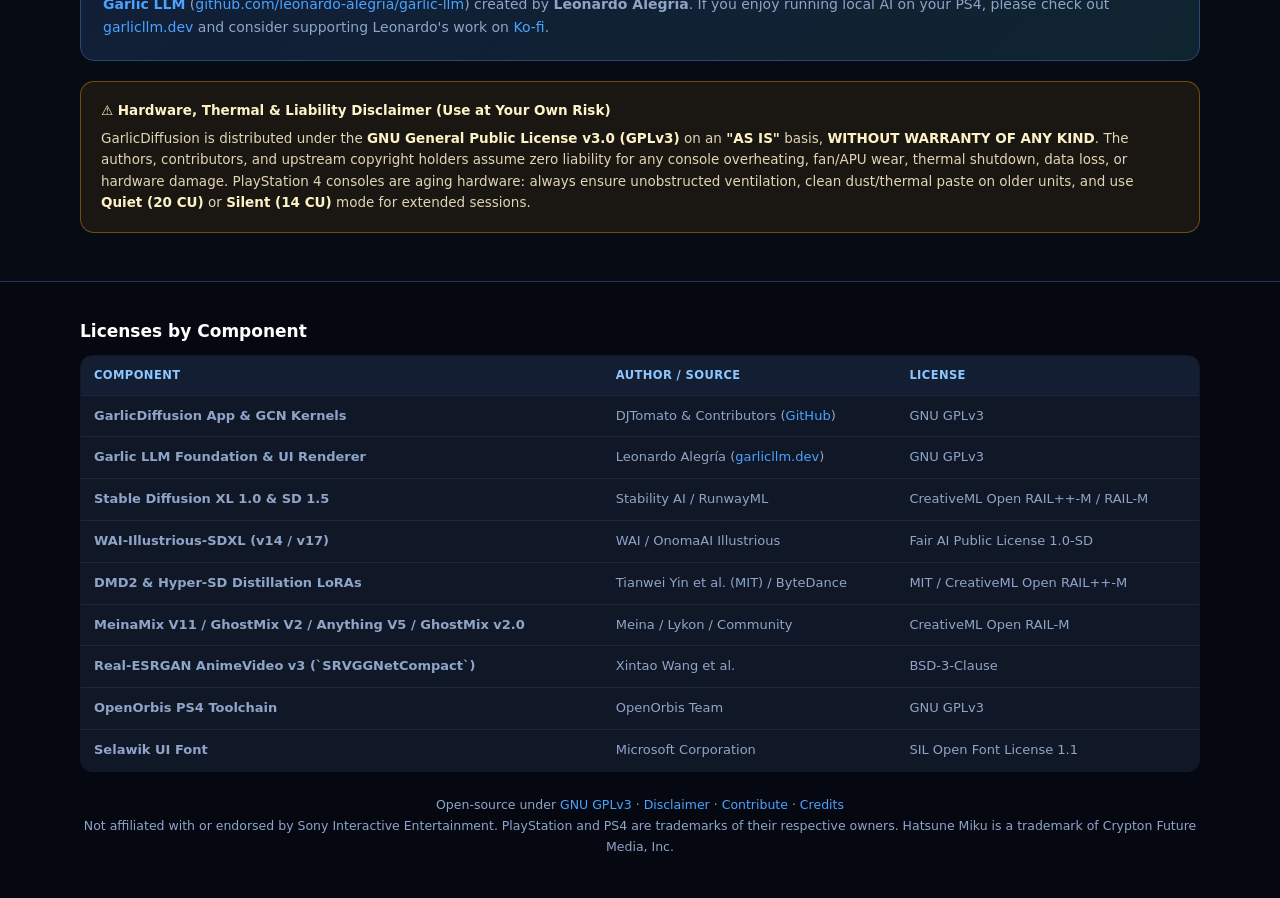
==== commit c72756a1: "1.17" ====
--- a/docs/index.html
+++ b/docs/index.html
@@ -10,7 +10,7 @@
 <body>
 <nav>
   <div class="wrap nav-in">
-    <a class="brand" href="index.html"><img src="logo.svg" alt="GarlicDiffusion logo"> <span>Garlic <span style="color:#3fa9f5">Diffusion</span></span> <span class="chip ok">v1.16 PS4</span></a>
+    <a class="brand" href="index.html"><img src="logo.svg" alt="GarlicDiffusion logo"> <span>Garlic <span style="color:#3fa9f5">Diffusion</span></span> <span class="chip ok">v1.17 PS4</span></a>
     <div class="nav-links">
       <a class="active" href="index.html">Overview</a>
       <a href="features.html">Features</a>
